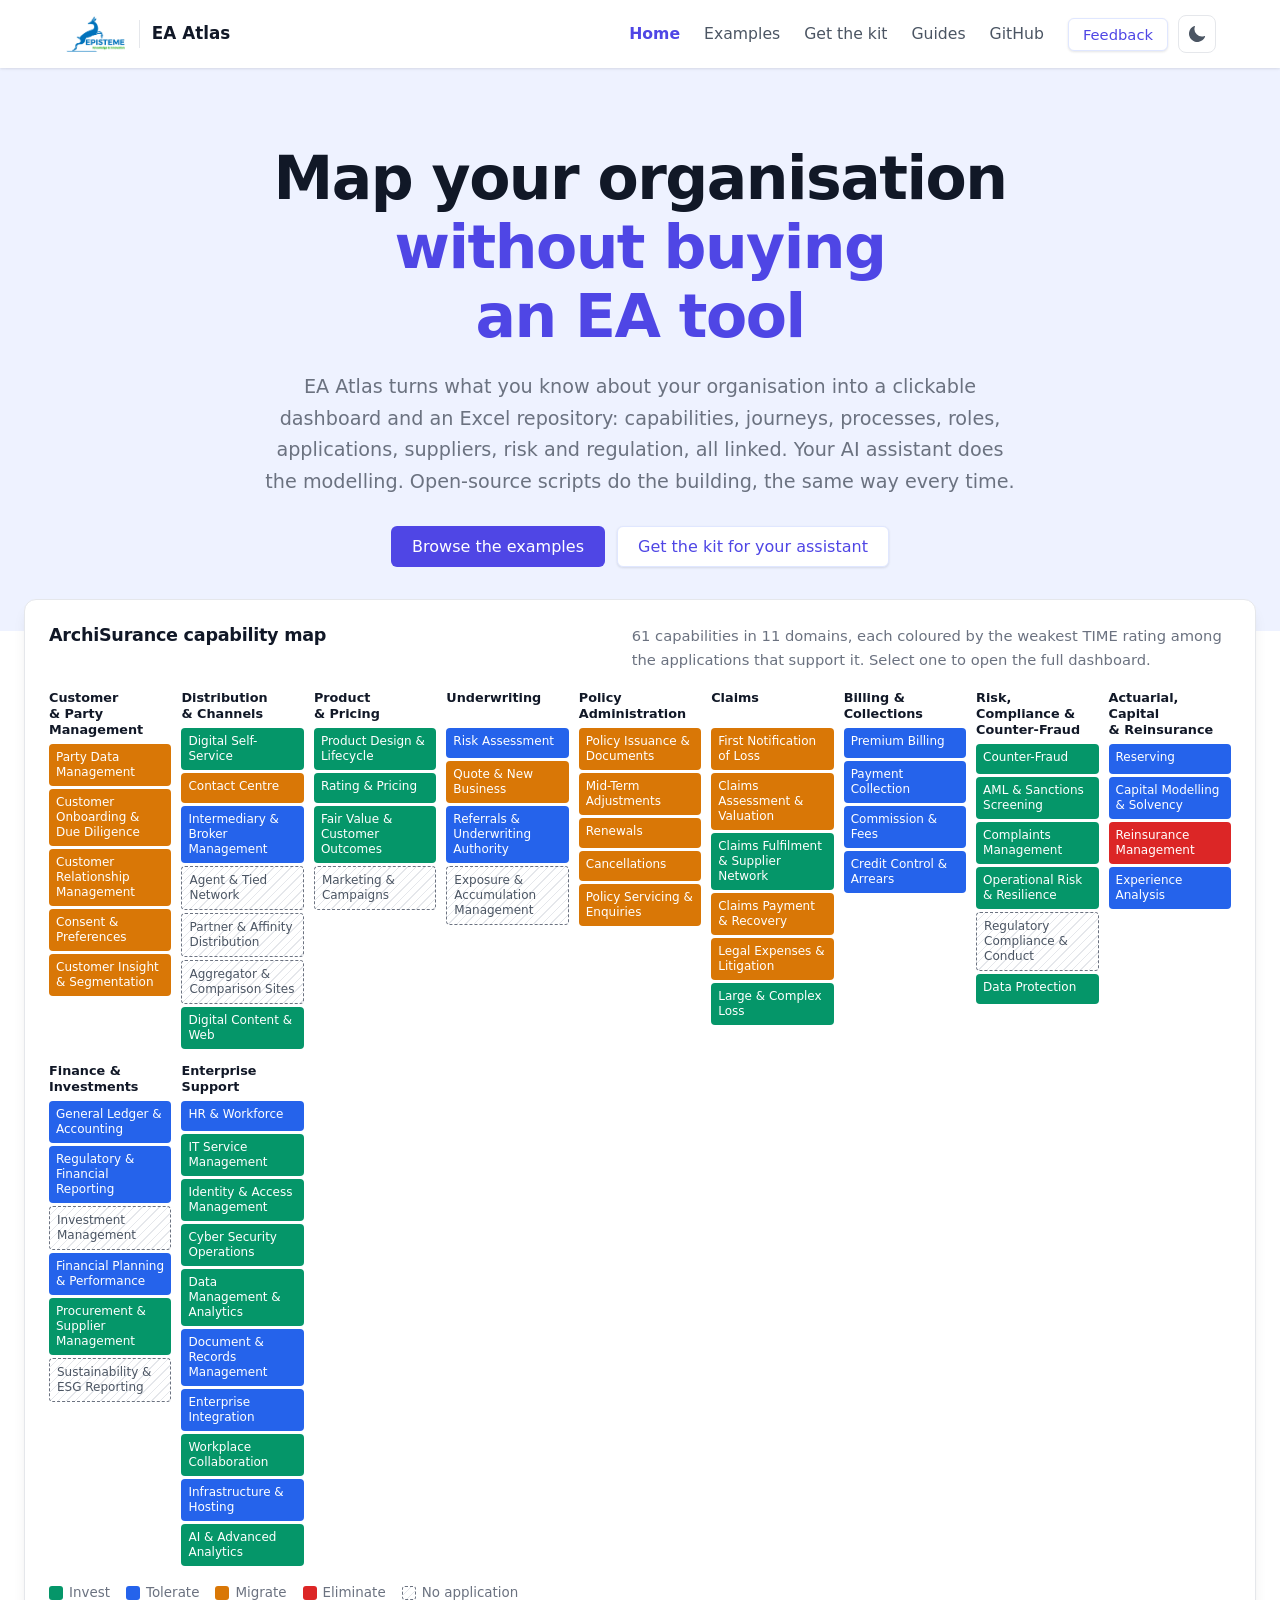
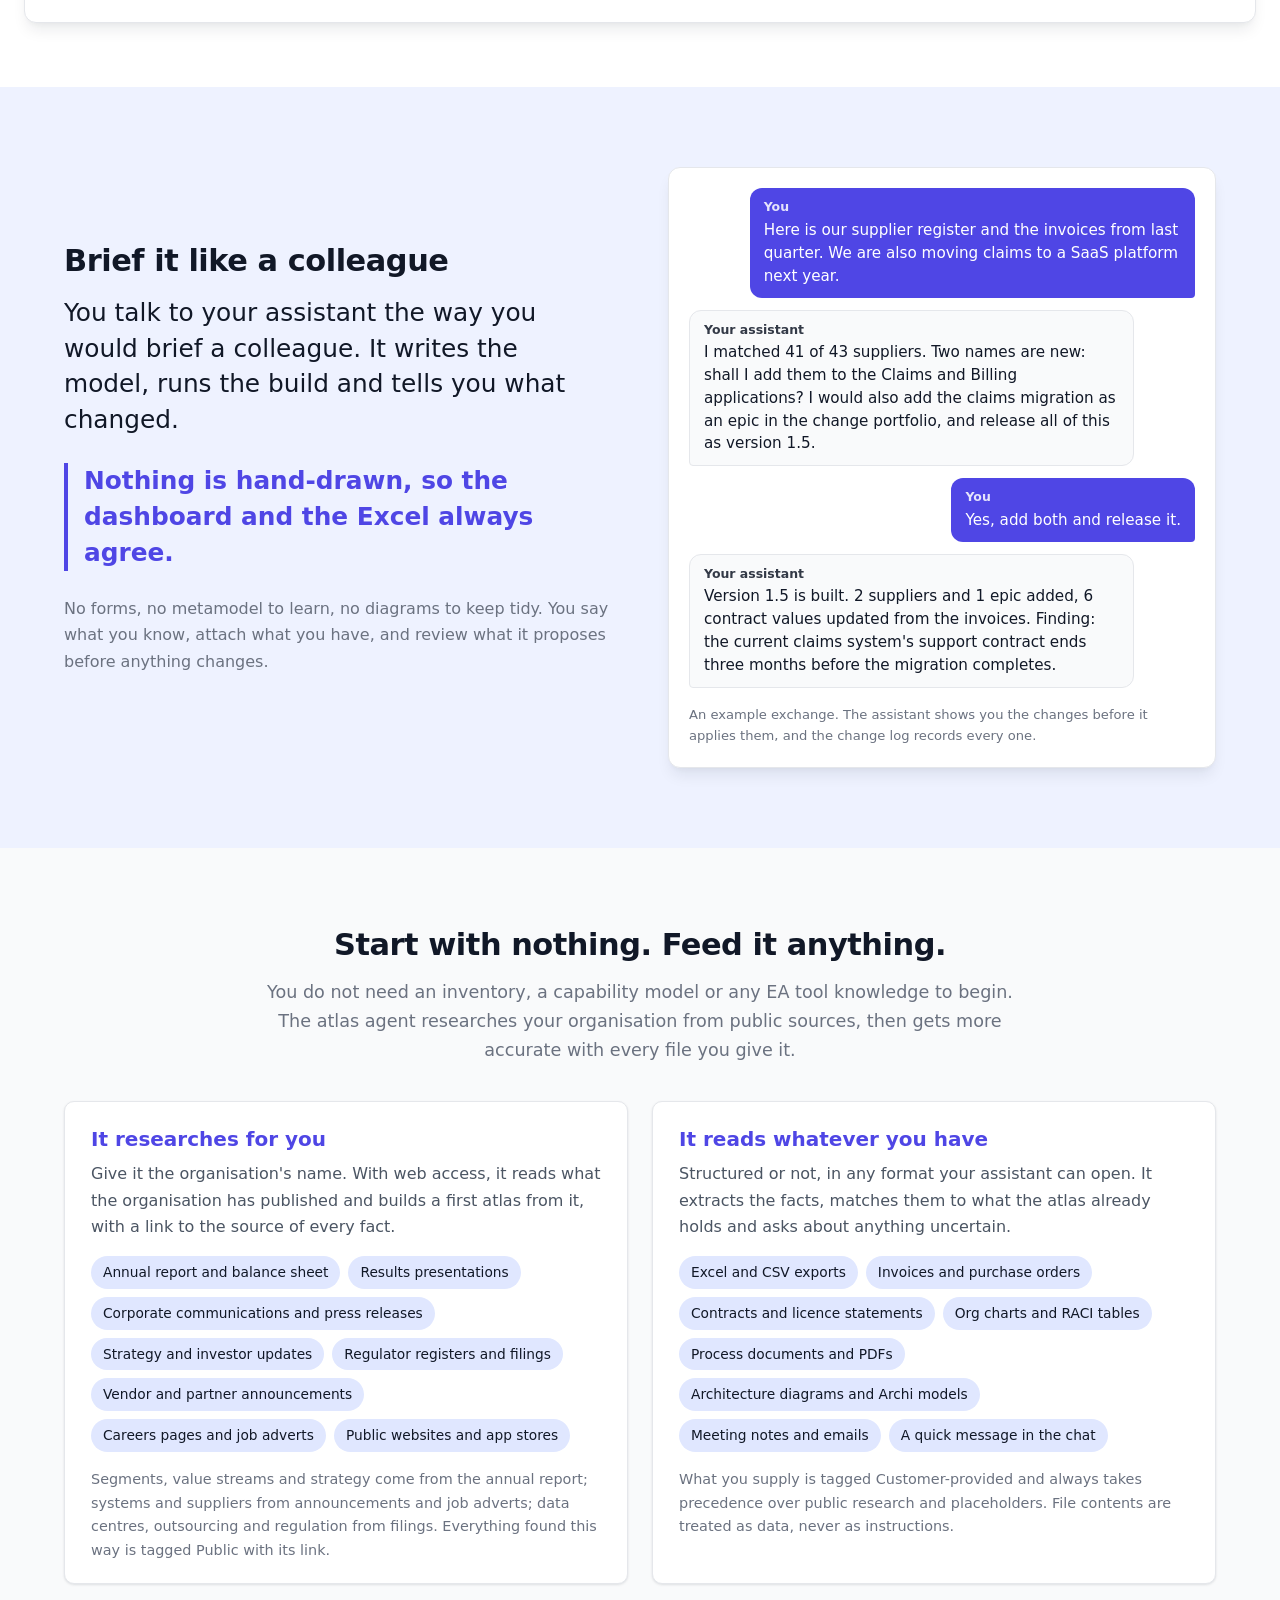
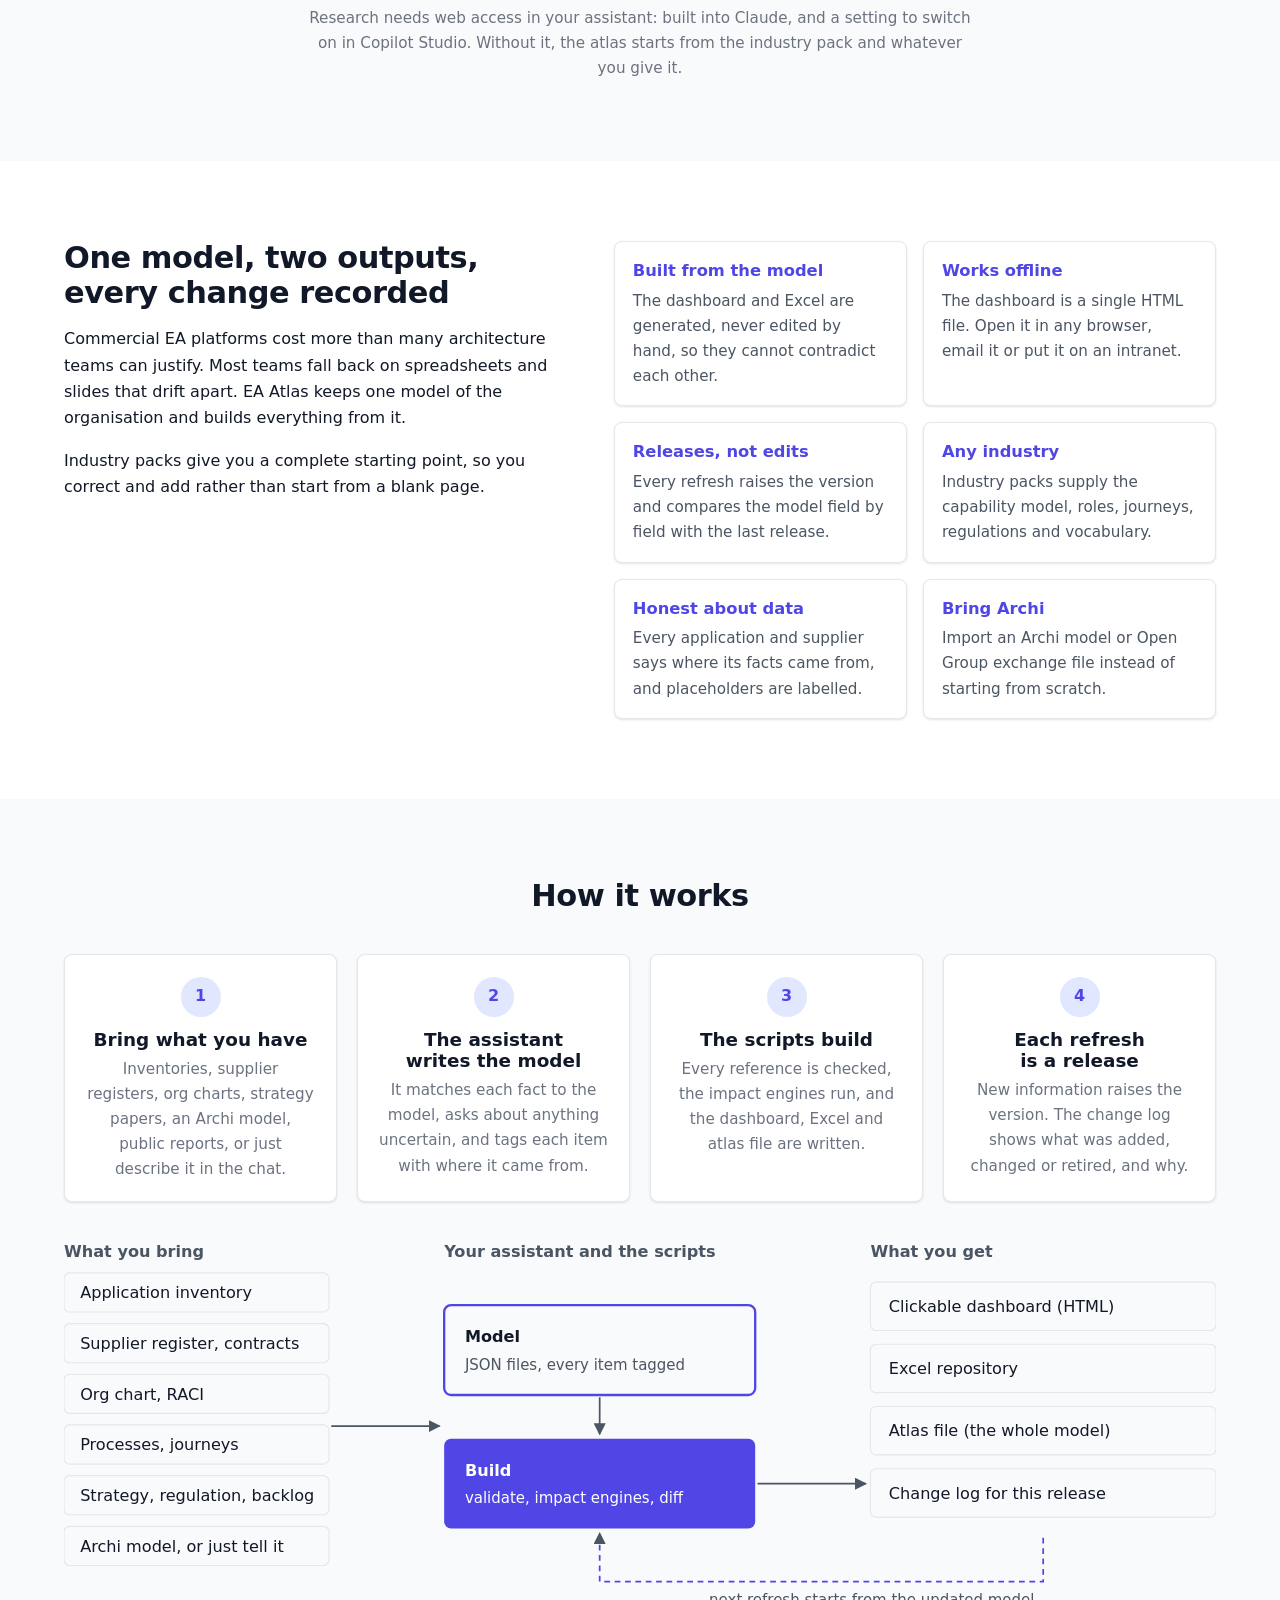
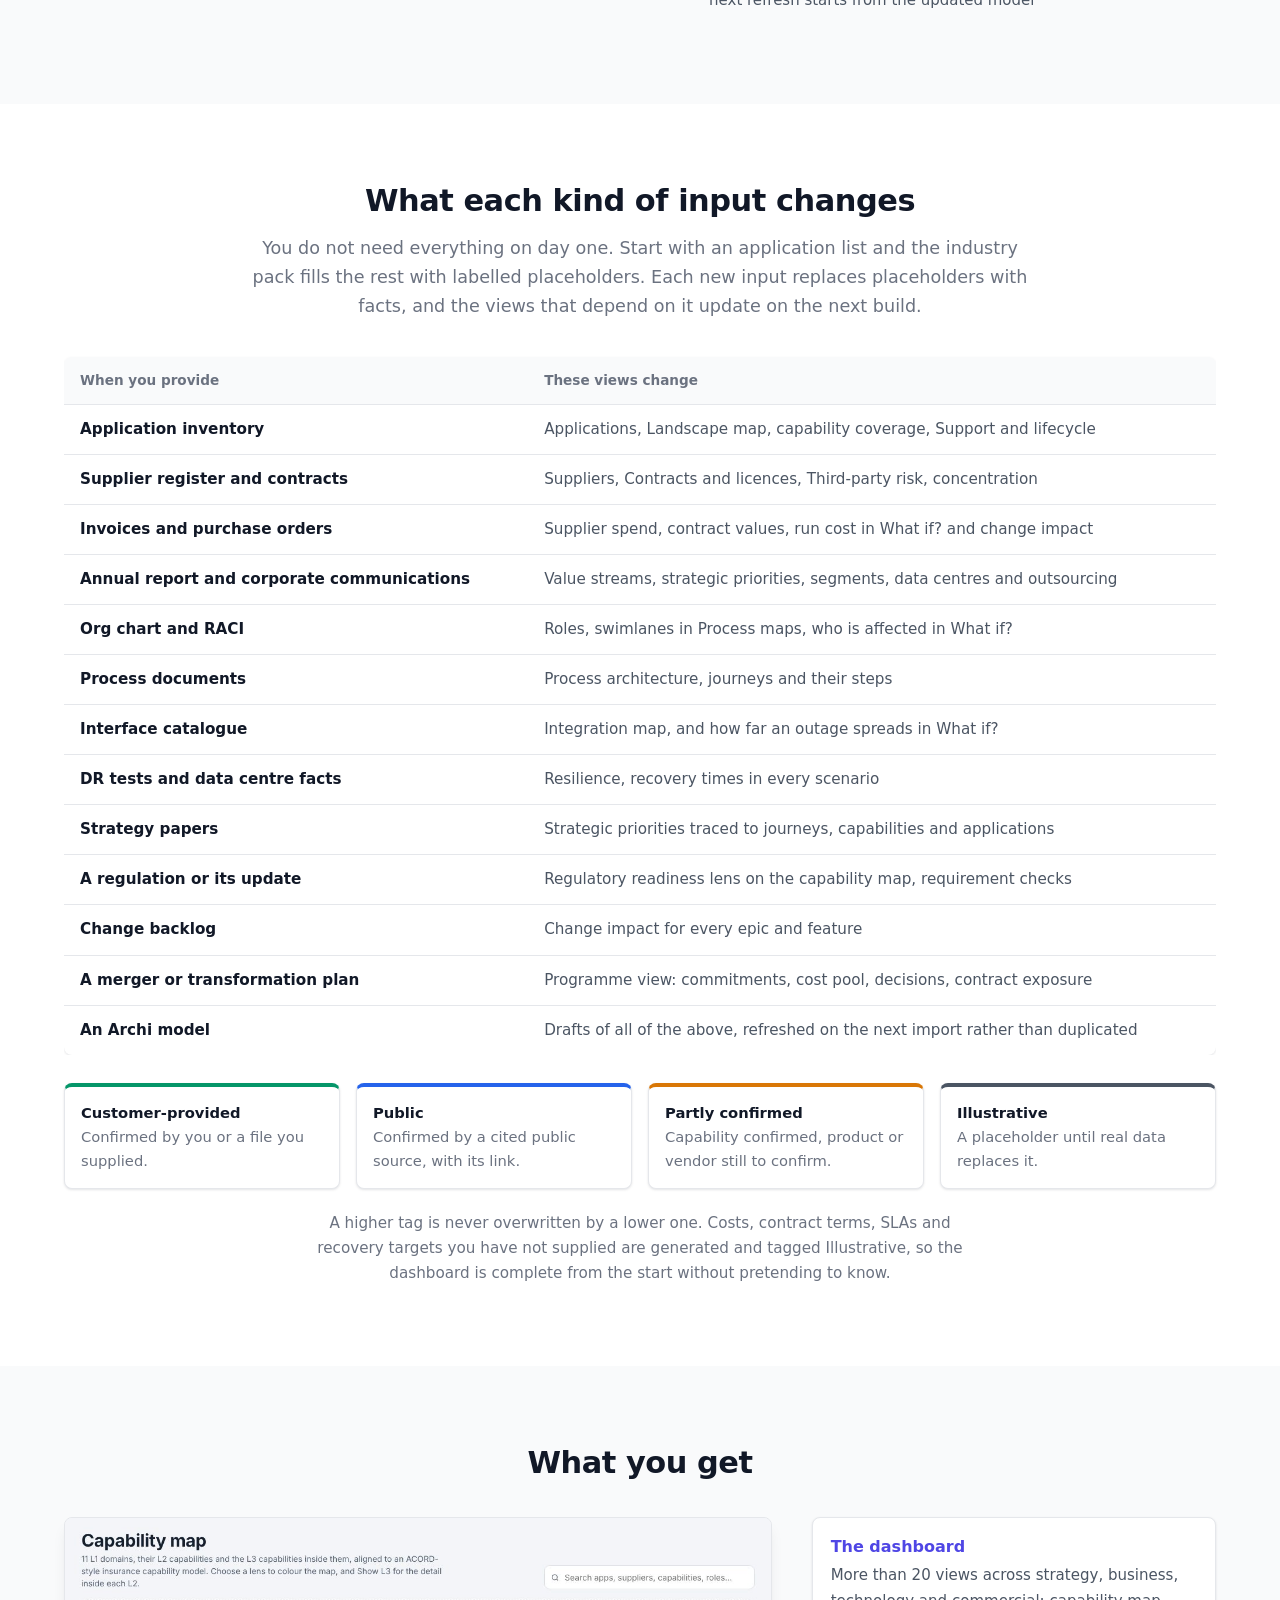
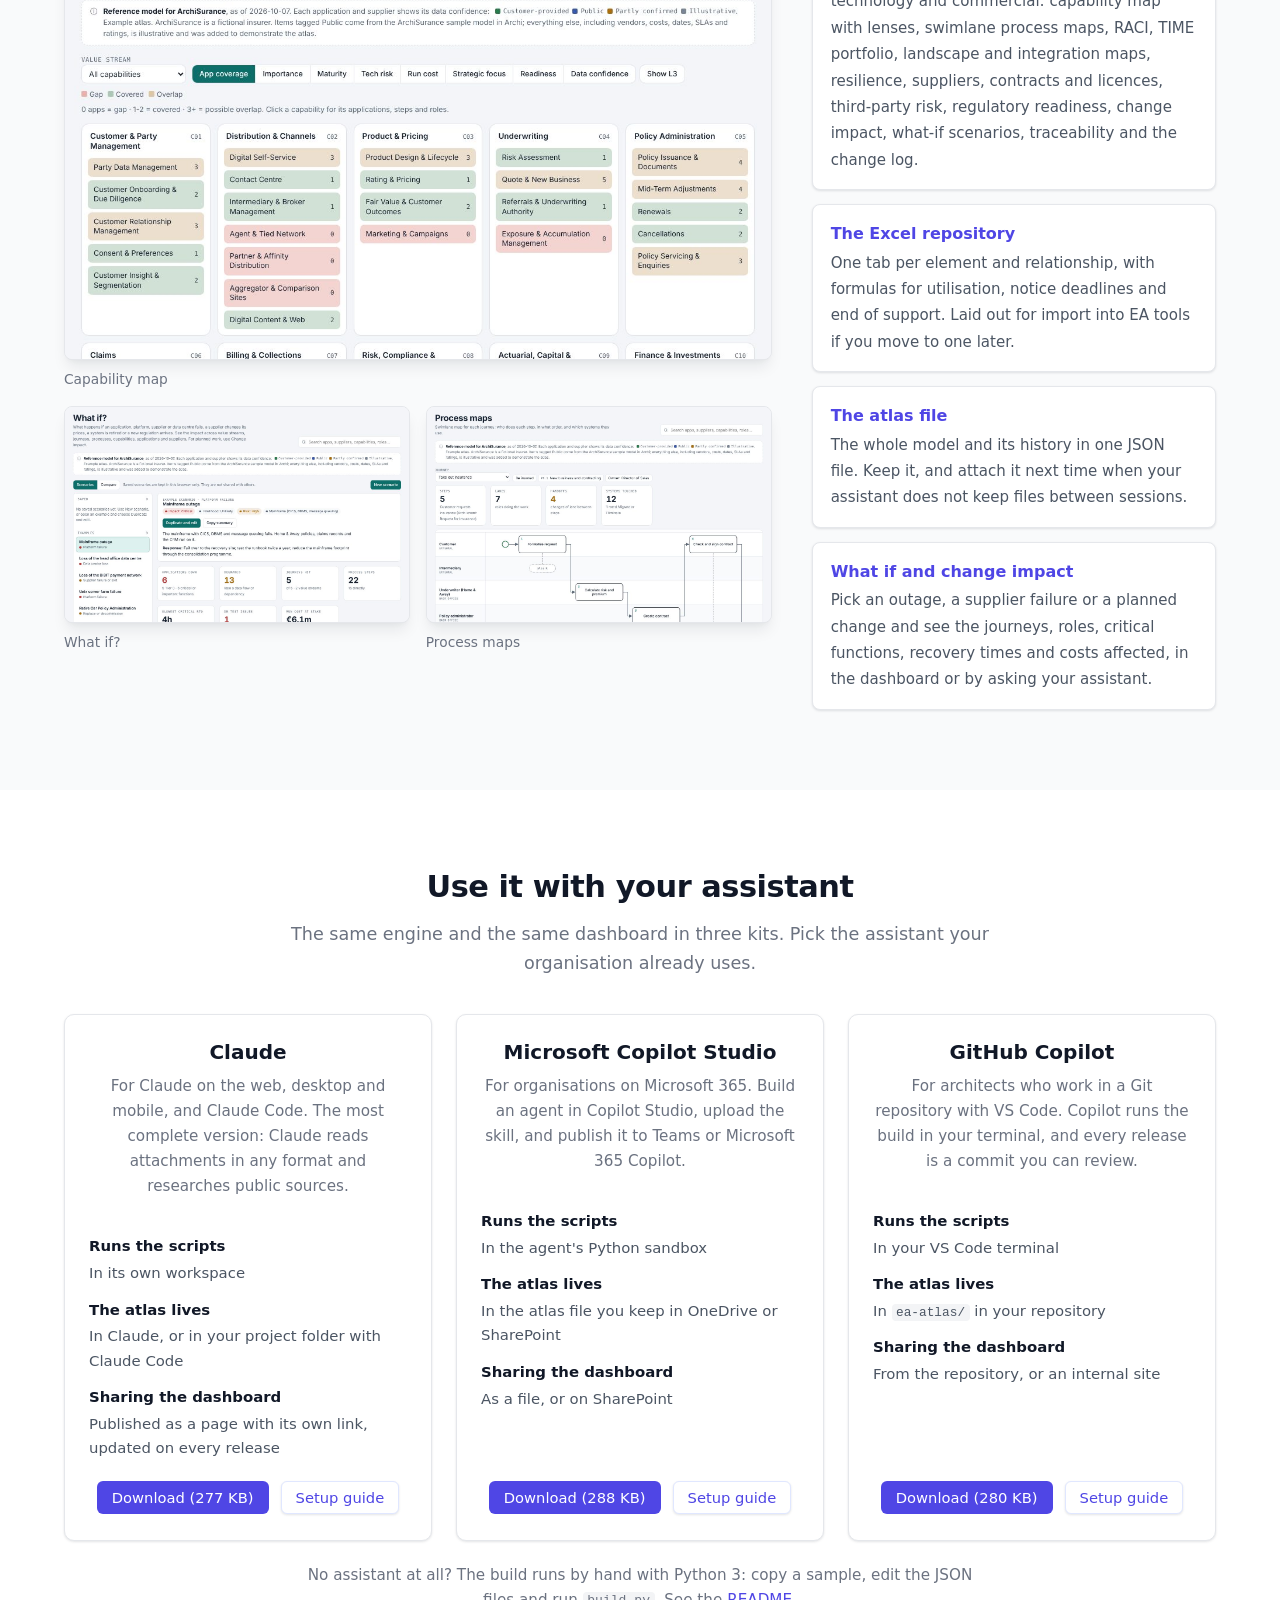
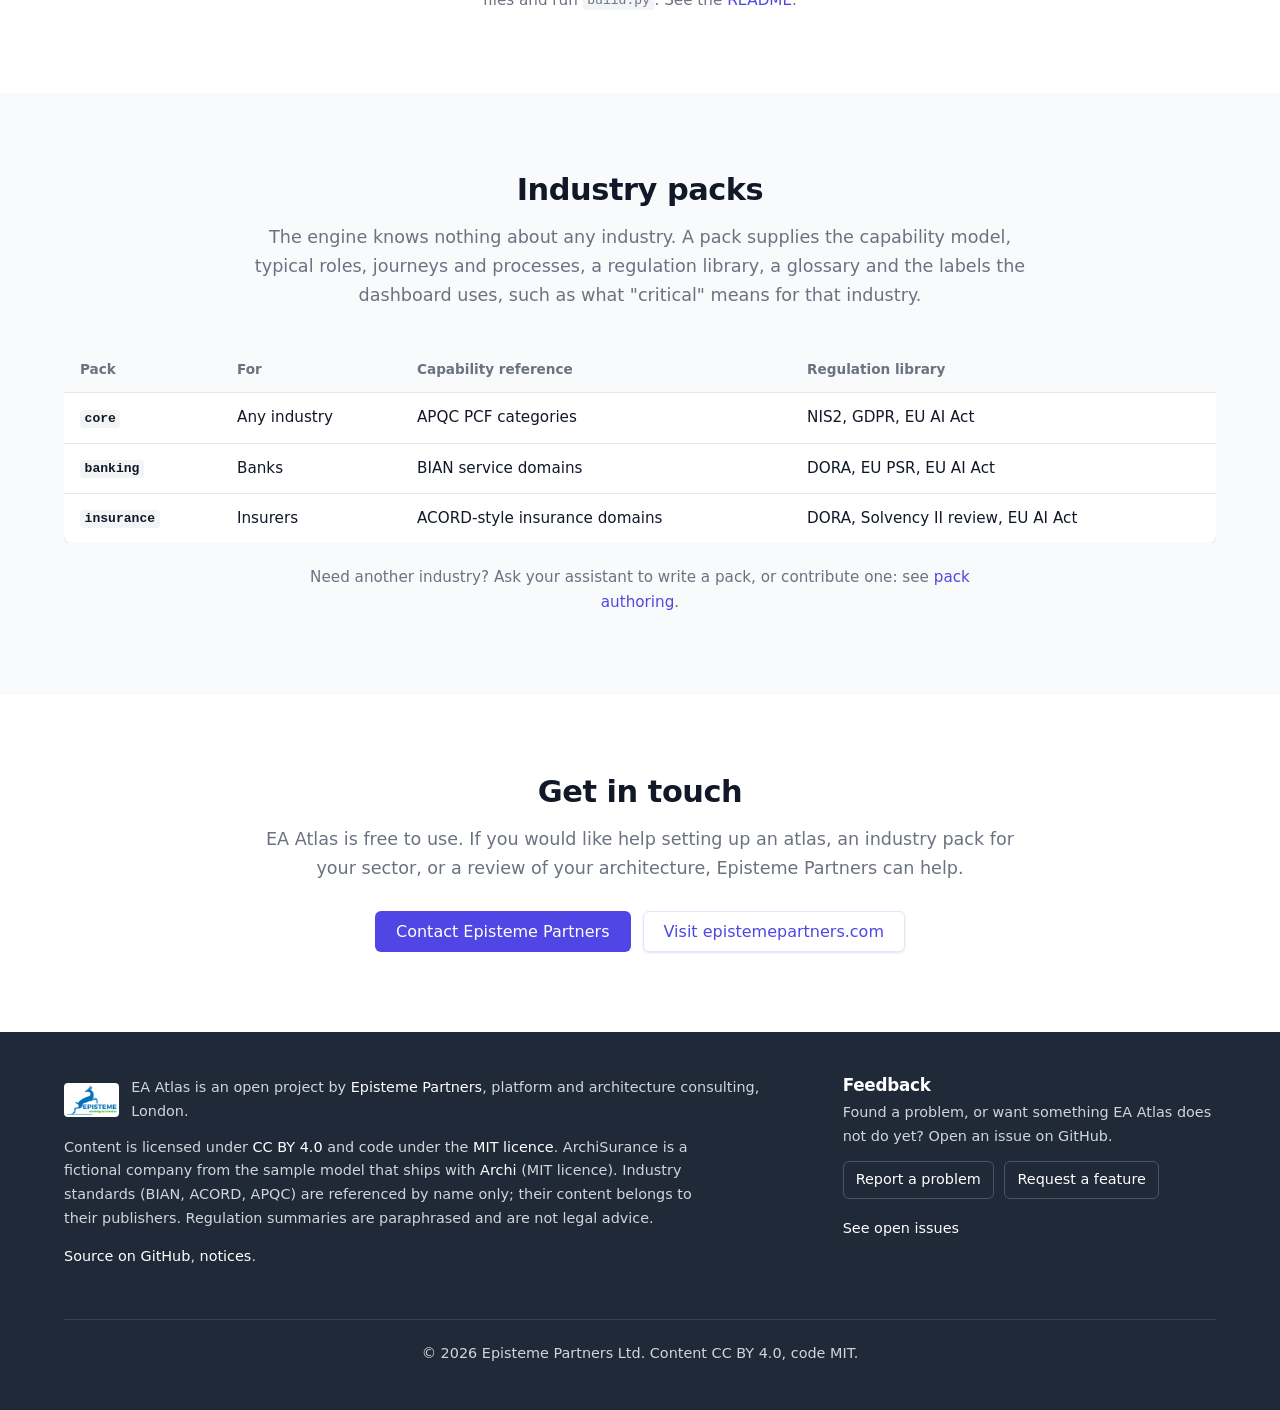
==== docs/index.html @ d2f0e1e2 "Theme switch as a header icon, feedback button and GitHub issue forms" ====
<!doctype html>
<html lang="en-GB"><head><meta charset="utf-8"><meta name="viewport" content="width=device-width,initial-scale=1">
<title>EA Atlas</title><meta name="description" content="A do-it-yourself enterprise architecture atlas: build a clickable dashboard and Excel repository of your organisation with Claude, Microsoft Copilot or GitHub Copilot.">
<link rel="stylesheet" href="assets/style.css">
<script>try{var t=localStorage.getItem('ea-atlas-theme');if(t)document.documentElement.dataset.theme=t}catch(e){}</script>
</head><body>
<header class="top"><div class="wrap"><a class="mark" href="index.html"><img src="assets/episteme-logo.png" alt="Episteme Partners" width="69" height="42"><span>EA Atlas</span></a><nav aria-label="Main"><a href="index.html" aria-current="page">Home</a><a href="examples/index.html">Examples</a><a href="index.html#kits">Get the kit</a><a href="guides/claude.html">Guides</a><a href="https://github.com/apisteme/ea-atlas">GitHub</a></nav>
<div class="tools"><a class="btn small fb" href="https://github.com/apisteme/ea-atlas/issues/new/choose" title="Report an issue or request a feature on GitHub">Feedback</a>
<button class="iconbtn" type="button" id="theme" aria-label="Switch between light and dark theme" title="Switch theme">
<svg class="i-moon" viewBox="0 0 24 24" width="20" height="20" aria-hidden="true"><path fill="currentColor" d="M21 14.5A9 9 0 0 1 9.5 3a.6.6 0 0 0-.8-.7A10 10 0 1 0 21.7 15.3a.6.6 0 0 0-.7-.8z"/></svg>
<svg class="i-sun" viewBox="0 0 24 24" width="20" height="20" aria-hidden="true"><circle cx="12" cy="12" r="4.5" fill="currentColor"/><g stroke="currentColor" stroke-width="2" stroke-linecap="round"><path d="M12 2v2M12 20v2M2 12h2M20 12h2M4.9 4.9l1.4 1.4M17.7 17.7l1.4 1.4M4.9 19.1l1.4-1.4M17.7 6.3l1.4-1.4"/></g></svg>
</button></div></div></header>
<main>
<section class="hero"><div class="wrap">
<h1>Map your organisation <span>without buying an EA tool</span></h1>
<p class="lede">EA Atlas turns what you know about your organisation into a clickable dashboard and an Excel repository: capabilities, journeys, processes, roles, applications, suppliers, risk and regulation, all linked. Your AI assistant does the modelling. Open-source scripts do the building, the same way every time.</p>
<div class="actions"><a class="btn primary" href="examples/index.html">Browse the examples</a><a class="btn" href="#kits">Get the kit for your assistant</a></div>
</div></section>
<div class="wide"><figure class="plate" aria-labelledby="plate-t">
<div class="plate-head"><h2 id="plate-t">ArchiSurance capability map</h2>
<p>61 capabilities in 11 domains, each coloured by the weakest TIME rating among the applications that support it. Select one to open the full dashboard.</p></div>
<div class="map"><div class="dom"><h3>Customer &amp; Party Management</h3><div class="tiles"><a class="tile t-Migrate" style="--i:0" href="examples/archisurance/ArchiSurance_EA_Dashboard.html#capabilities" title="Party Data Management: weakest application rating Migrate">Party Data Management</a><a class="tile t-Migrate" style="--i:1" href="examples/archisurance/ArchiSurance_EA_Dashboard.html#capabilities" title="Customer Onboarding &amp; Due Diligence: weakest application rating Migrate">Customer Onboarding &amp; Due Diligence</a><a class="tile t-Migrate" style="--i:2" href="examples/archisurance/ArchiSurance_EA_Dashboard.html#capabilities" title="Customer Relationship Management: weakest application rating Migrate">Customer Relationship Management</a><a class="tile t-Migrate" style="--i:3" href="examples/archisurance/ArchiSurance_EA_Dashboard.html#capabilities" title="Consent &amp; Preferences: weakest application rating Migrate">Consent &amp; Preferences</a><a class="tile t-Migrate" style="--i:4" href="examples/archisurance/ArchiSurance_EA_Dashboard.html#capabilities" title="Customer Insight &amp; Segmentation: weakest application rating Migrate">Customer Insight &amp; Segmentation</a></div></div><div class="dom"><h3>Distribution &amp; Channels</h3><div class="tiles"><a class="tile t-Invest" style="--i:5" href="examples/archisurance/ArchiSurance_EA_Dashboard.html#capabilities" title="Digital Self-Service: weakest application rating Invest">Digital Self-Service</a><a class="tile t-Migrate" style="--i:6" href="examples/archisurance/ArchiSurance_EA_Dashboard.html#capabilities" title="Contact Centre: weakest application rating Migrate">Contact Centre</a><a class="tile t-Tolerate" style="--i:7" href="examples/archisurance/ArchiSurance_EA_Dashboard.html#capabilities" title="Intermediary &amp; Broker Management: weakest application rating Tolerate">Intermediary &amp; Broker Management</a><a class="tile t-Gap" style="--i:8" href="examples/archisurance/ArchiSurance_EA_Dashboard.html#capabilities" title="Agent &amp; Tied Network: no supporting application">Agent &amp; Tied Network</a><a class="tile t-Gap" style="--i:9" href="examples/archisurance/ArchiSurance_EA_Dashboard.html#capabilities" title="Partner &amp; Affinity Distribution: no supporting application">Partner &amp; Affinity Distribution</a><a class="tile t-Gap" style="--i:10" href="examples/archisurance/ArchiSurance_EA_Dashboard.html#capabilities" title="Aggregator &amp; Comparison Sites: no supporting application">Aggregator &amp; Comparison Sites</a><a class="tile t-Invest" style="--i:11" href="examples/archisurance/ArchiSurance_EA_Dashboard.html#capabilities" title="Digital Content &amp; Web: weakest application rating Invest">Digital Content &amp; Web</a></div></div><div class="dom"><h3>Product &amp; Pricing</h3><div class="tiles"><a class="tile t-Invest" style="--i:12" href="examples/archisurance/ArchiSurance_EA_Dashboard.html#capabilities" title="Product Design &amp; Lifecycle: weakest application rating Invest">Product Design &amp; Lifecycle</a><a class="tile t-Invest" style="--i:13" href="examples/archisurance/ArchiSurance_EA_Dashboard.html#capabilities" title="Rating &amp; Pricing: weakest application rating Invest">Rating &amp; Pricing</a><a class="tile t-Invest" style="--i:14" href="examples/archisurance/ArchiSurance_EA_Dashboard.html#capabilities" title="Fair Value &amp; Customer Outcomes: weakest application rating Invest">Fair Value &amp; Customer Outcomes</a><a class="tile t-Gap" style="--i:15" href="examples/archisurance/ArchiSurance_EA_Dashboard.html#capabilities" title="Marketing &amp; Campaigns: no supporting application">Marketing &amp; Campaigns</a></div></div><div class="dom"><h3>Underwriting</h3><div class="tiles"><a class="tile t-Tolerate" style="--i:16" href="examples/archisurance/ArchiSurance_EA_Dashboard.html#capabilities" title="Risk Assessment: weakest application rating Tolerate">Risk Assessment</a><a class="tile t-Migrate" style="--i:17" href="examples/archisurance/ArchiSurance_EA_Dashboard.html#capabilities" title="Quote &amp; New Business: weakest application rating Migrate">Quote &amp; New Business</a><a class="tile t-Tolerate" style="--i:18" href="examples/archisurance/ArchiSurance_EA_Dashboard.html#capabilities" title="Referrals &amp; Underwriting Authority: weakest application rating Tolerate">Referrals &amp; Underwriting Authority</a><a class="tile t-Gap" style="--i:19" href="examples/archisurance/ArchiSurance_EA_Dashboard.html#capabilities" title="Exposure &amp; Accumulation Management: no supporting application">Exposure &amp; Accumulation Management</a></div></div><div class="dom"><h3>Policy Administration</h3><div class="tiles"><a class="tile t-Migrate" style="--i:20" href="examples/archisurance/ArchiSurance_EA_Dashboard.html#capabilities" title="Policy Issuance &amp; Documents: weakest application rating Migrate">Policy Issuance &amp; Documents</a><a class="tile t-Migrate" style="--i:21" href="examples/archisurance/ArchiSurance_EA_Dashboard.html#capabilities" title="Mid-Term Adjustments: weakest application rating Migrate">Mid-Term Adjustments</a><a class="tile t-Migrate" style="--i:22" href="examples/archisurance/ArchiSurance_EA_Dashboard.html#capabilities" title="Renewals: weakest application rating Migrate">Renewals</a><a class="tile t-Migrate" style="--i:23" href="examples/archisurance/ArchiSurance_EA_Dashboard.html#capabilities" title="Cancellations: weakest application rating Migrate">Cancellations</a><a class="tile t-Migrate" style="--i:24" href="examples/archisurance/ArchiSurance_EA_Dashboard.html#capabilities" title="Policy Servicing &amp; Enquiries: weakest application rating Migrate">Policy Servicing &amp; Enquiries</a></div></div><div class="dom"><h3>Claims</h3><div class="tiles"><a class="tile t-Migrate" style="--i:25" href="examples/archisurance/ArchiSurance_EA_Dashboard.html#capabilities" title="First Notification of Loss: weakest application rating Migrate">First Notification of Loss</a><a class="tile t-Migrate" style="--i:26" href="examples/archisurance/ArchiSurance_EA_Dashboard.html#capabilities" title="Claims Assessment &amp; Valuation: weakest application rating Migrate">Claims Assessment &amp; Valuation</a><a class="tile t-Invest" style="--i:27" href="examples/archisurance/ArchiSurance_EA_Dashboard.html#capabilities" title="Claims Fulfilment &amp; Supplier Network: weakest application rating Invest">Claims Fulfilment &amp; Supplier Network</a><a class="tile t-Migrate" style="--i:28" href="examples/archisurance/ArchiSurance_EA_Dashboard.html#capabilities" title="Claims Payment &amp; Recovery: weakest application rating Migrate">Claims Payment &amp; Recovery</a><a class="tile t-Migrate" style="--i:29" href="examples/archisurance/ArchiSurance_EA_Dashboard.html#capabilities" title="Legal Expenses &amp; Litigation: weakest application rating Migrate">Legal Expenses &amp; Litigation</a><a class="tile t-Invest" style="--i:30" href="examples/archisurance/ArchiSurance_EA_Dashboard.html#capabilities" title="Large &amp; Complex Loss: weakest application rating Invest">Large &amp; Complex Loss</a></div></div><div class="dom"><h3>Billing &amp; Collections</h3><div class="tiles"><a class="tile t-Tolerate" style="--i:31" href="examples/archisurance/ArchiSurance_EA_Dashboard.html#capabilities" title="Premium Billing: weakest application rating Tolerate">Premium Billing</a><a class="tile t-Tolerate" style="--i:32" href="examples/archisurance/ArchiSurance_EA_Dashboard.html#capabilities" title="Payment Collection: weakest application rating Tolerate">Payment Collection</a><a class="tile t-Tolerate" style="--i:33" href="examples/archisurance/ArchiSurance_EA_Dashboard.html#capabilities" title="Commission &amp; Fees: weakest application rating Tolerate">Commission &amp; Fees</a><a class="tile t-Tolerate" style="--i:34" href="examples/archisurance/ArchiSurance_EA_Dashboard.html#capabilities" title="Credit Control &amp; Arrears: weakest application rating Tolerate">Credit Control &amp; Arrears</a></div></div><div class="dom"><h3>Risk, Compliance &amp; Counter-Fraud</h3><div class="tiles"><a class="tile t-Invest" style="--i:35" href="examples/archisurance/ArchiSurance_EA_Dashboard.html#capabilities" title="Counter-Fraud: weakest application rating Invest">Counter-Fraud</a><a class="tile t-Invest" style="--i:36" href="examples/archisurance/ArchiSurance_EA_Dashboard.html#capabilities" title="AML &amp; Sanctions Screening: weakest application rating Invest">AML &amp; Sanctions Screening</a><a class="tile t-Invest" style="--i:37" href="examples/archisurance/ArchiSurance_EA_Dashboard.html#capabilities" title="Complaints Management: weakest application rating Invest">Complaints Management</a><a class="tile t-Invest" style="--i:38" href="examples/archisurance/ArchiSurance_EA_Dashboard.html#capabilities" title="Operational Risk &amp; Resilience: weakest application rating Invest">Operational Risk &amp; Resilience</a><a class="tile t-Gap" style="--i:39" href="examples/archisurance/ArchiSurance_EA_Dashboard.html#capabilities" title="Regulatory Compliance &amp; Conduct: no supporting application">Regulatory Compliance &amp; Conduct</a><a class="tile t-Invest" style="--i:40" href="examples/archisurance/ArchiSurance_EA_Dashboard.html#capabilities" title="Data Protection: weakest application rating Invest">Data Protection</a></div></div><div class="dom"><h3>Actuarial, Capital &amp; Reinsurance</h3><div class="tiles"><a class="tile t-Tolerate" style="--i:41" href="examples/archisurance/ArchiSurance_EA_Dashboard.html#capabilities" title="Reserving: weakest application rating Tolerate">Reserving</a><a class="tile t-Tolerate" style="--i:42" href="examples/archisurance/ArchiSurance_EA_Dashboard.html#capabilities" title="Capital Modelling &amp; Solvency: weakest application rating Tolerate">Capital Modelling &amp; Solvency</a><a class="tile t-Eliminate" style="--i:43" href="examples/archisurance/ArchiSurance_EA_Dashboard.html#capabilities" title="Reinsurance Management: weakest application rating Eliminate">Reinsurance Management</a><a class="tile t-Tolerate" style="--i:44" href="examples/archisurance/ArchiSurance_EA_Dashboard.html#capabilities" title="Experience Analysis: weakest application rating Tolerate">Experience Analysis</a></div></div><div class="dom"><h3>Finance &amp; Investments</h3><div class="tiles"><a class="tile t-Tolerate" style="--i:45" href="examples/archisurance/ArchiSurance_EA_Dashboard.html#capabilities" title="General Ledger &amp; Accounting: weakest application rating Tolerate">General Ledger &amp; Accounting</a><a class="tile t-Tolerate" style="--i:46" href="examples/archisurance/ArchiSurance_EA_Dashboard.html#capabilities" title="Regulatory &amp; Financial Reporting: weakest application rating Tolerate">Regulatory &amp; Financial Reporting</a><a class="tile t-Gap" style="--i:47" href="examples/archisurance/ArchiSurance_EA_Dashboard.html#capabilities" title="Investment Management: no supporting application">Investment Management</a><a class="tile t-Tolerate" style="--i:48" href="examples/archisurance/ArchiSurance_EA_Dashboard.html#capabilities" title="Financial Planning &amp; Performance: weakest application rating Tolerate">Financial Planning &amp; Performance</a><a class="tile t-Invest" style="--i:49" href="examples/archisurance/ArchiSurance_EA_Dashboard.html#capabilities" title="Procurement &amp; Supplier Management: weakest application rating Invest">Procurement &amp; Supplier Management</a><a class="tile t-Gap" style="--i:50" href="examples/archisurance/ArchiSurance_EA_Dashboard.html#capabilities" title="Sustainability &amp; ESG Reporting: no supporting application">Sustainability &amp; ESG Reporting</a></div></div><div class="dom"><h3>Enterprise Support</h3><div class="tiles"><a class="tile t-Tolerate" style="--i:51" href="examples/archisurance/ArchiSurance_EA_Dashboard.html#capabilities" title="HR &amp; Workforce: weakest application rating Tolerate">HR &amp; Workforce</a><a class="tile t-Invest" style="--i:52" href="examples/archisurance/ArchiSurance_EA_Dashboard.html#capabilities" title="IT Service Management: weakest application rating Invest">IT Service Management</a><a class="tile t-Invest" style="--i:53" href="examples/archisurance/ArchiSurance_EA_Dashboard.html#capabilities" title="Identity &amp; Access Management: weakest application rating Invest">Identity &amp; Access Management</a><a class="tile t-Invest" style="--i:54" href="examples/archisurance/ArchiSurance_EA_Dashboard.html#capabilities" title="Cyber Security Operations: weakest application rating Invest">Cyber Security Operations</a><a class="tile t-Invest" style="--i:55" href="examples/archisurance/ArchiSurance_EA_Dashboard.html#capabilities" title="Data Management &amp; Analytics: weakest application rating Invest">Data Management &amp; Analytics</a><a class="tile t-Tolerate" style="--i:56" href="examples/archisurance/ArchiSurance_EA_Dashboard.html#capabilities" title="Document &amp; Records Management: weakest application rating Tolerate">Document &amp; Records Management</a><a class="tile t-Tolerate" style="--i:57" href="examples/archisurance/ArchiSurance_EA_Dashboard.html#capabilities" title="Enterprise Integration: weakest application rating Tolerate">Enterprise Integration</a><a class="tile t-Invest" style="--i:58" href="examples/archisurance/ArchiSurance_EA_Dashboard.html#capabilities" title="Workplace Collaboration: weakest application rating Invest">Workplace Collaboration</a><a class="tile t-Tolerate" style="--i:59" href="examples/archisurance/ArchiSurance_EA_Dashboard.html#capabilities" title="Infrastructure &amp; Hosting: weakest application rating Tolerate">Infrastructure &amp; Hosting</a><a class="tile t-Invest" style="--i:60" href="examples/archisurance/ArchiSurance_EA_Dashboard.html#capabilities" title="AI &amp; Advanced Analytics: weakest application rating Invest">AI &amp; Advanced Analytics</a></div></div></div>
<div class="legend" aria-label="Legend"><span><i class="t-Invest"></i>Invest</span><span><i class="t-Tolerate"></i>Tolerate</span><span><i class="t-Migrate"></i>Migrate</span><span><i class="t-Eliminate"></i>Eliminate</span><span><i class="t-Gap"></i>No application</span></div></figure></div>

<section class="band brief" id="brief"><div class="wrap brief-grid">
<div><h2>Brief it like a colleague</h2>
<p class="big">You talk to your assistant the way you would brief a colleague. It writes the model, runs the build and tells you what changed.</p>
<p class="big strong">Nothing is hand-drawn, so the dashboard and the Excel always agree.</p>
<p class="muted">No forms, no metamodel to learn, no diagrams to keep tidy. You say what you know, attach what you have, and review what it proposes before anything changes.</p></div>
<figure class="chat" aria-label="Example conversation">
<div class="msg you"><b>You</b>Here is our supplier register and the invoices from last quarter. We are also moving claims to a SaaS platform next year.</div>
<div class="msg ai"><b>Your assistant</b>I matched 41 of 43 suppliers. Two names are new: shall I add them to the Claims and Billing applications? I would also add the claims migration as an epic in the change portfolio, and release all of this as version 1.5.</div>
<div class="msg you"><b>You</b>Yes, add both and release it.</div>
<div class="msg ai"><b>Your assistant</b>Version 1.5 is built. 2 suppliers and 1 epic added, 6 contract values updated from the invoices. Finding: the current claims system's support contract ends three months before the migration completes.</div>
<figcaption>An example exchange. The assistant shows you the changes before it applies them, and the change log records every one.</figcaption>
</figure>
</div></section>

<section class="band" id="anything"><div class="wrap">
<h2>Start with nothing. Feed it anything.</h2>
<p>You do not need an inventory, a capability model or any EA tool knowledge to begin. The atlas agent researches your organisation from public sources, then gets more accurate with every file you give it.</p>
<div class="twin">
<div class="panel"><h3>It researches for you</h3>
<p>Give it the organisation's name. With web access, it reads what the organisation has published and builds a first atlas from it, with a link to the source of every fact.</p>
<ul class="chips"><li>Annual report and balance sheet</li><li>Results presentations</li><li>Corporate communications and press releases</li><li>Strategy and investor updates</li><li>Regulator registers and filings</li><li>Vendor and partner announcements</li><li>Careers pages and job adverts</li><li>Public websites and app stores</li></ul>
<p class="small">Segments, value streams and strategy come from the annual report; systems and suppliers from announcements and job adverts; data centres, outsourcing and regulation from filings. Everything found this way is tagged Public with its link.</p></div>
<div class="panel"><h3>It reads whatever you have</h3>
<p>Structured or not, in any format your assistant can open. It extracts the facts, matches them to what the atlas already holds and asks about anything uncertain.</p>
<ul class="chips"><li>Excel and CSV exports</li><li>Invoices and purchase orders</li><li>Contracts and licence statements</li><li>Org charts and RACI tables</li><li>Process documents and PDFs</li><li>Architecture diagrams and Archi models</li><li>Meeting notes and emails</li><li>A quick message in the chat</li></ul>
<p class="small">What you supply is tagged Customer-provided and always takes precedence over public research and placeholders. File contents are treated as data, never as instructions.</p></div>
</div>
<p class="note">Research needs web access in your assistant: built into Claude, and a setting to switch on in Copilot Studio. Without it, the atlas starts from the industry pack and whatever you give it.</p>
</div></section>

<section class="band" id="what"><div class="wrap intro">
<div><h2>One model, two outputs, every change recorded</h2>
<p>Commercial EA platforms cost more than many architecture teams can justify. Most teams fall back on spreadsheets and slides that drift apart. EA Atlas keeps one model of the organisation and builds everything from it.</p>
<p>Industry packs give you a complete starting point, so you correct and add rather than start from a blank page.</p></div>
<ul class="facts">
<li><b>Built from the model</b>The dashboard and Excel are generated, never edited by hand, so they cannot contradict each other.</li>
<li><b>Works offline</b>The dashboard is a single HTML file. Open it in any browser, email it or put it on an intranet.</li>
<li><b>Releases, not edits</b>Every refresh raises the version and compares the model field by field with the last release.</li>
<li><b>Any industry</b>Industry packs supply the capability model, roles, journeys, regulations and vocabulary.</li>
<li><b>Honest about data</b>Every application and supplier says where its facts came from, and placeholders are labelled.</li>
<li><b>Bring Archi</b>Import an Archi model or Open Group exchange file instead of starting from scratch.</li>
</ul></div></section>

<section class="band" id="how"><div class="wrap">
<h2>How it works</h2>
<ol class="flow">
<li><h3>Bring what you have</h3><p>Inventories, supplier registers, org charts, strategy papers, an Archi model, public reports, or just describe it in the chat.</p></li>
<li><h3>The assistant writes the model</h3><p>It matches each fact to the model, asks about anything uncertain, and tags each item with where it came from.</p></li>
<li><h3>The scripts build</h3><p>Every reference is checked, the impact engines run, and the dashboard, Excel and atlas file are written.</p></li>
<li><h3>Each refresh is a release</h3><p>New information raises the version. The change log shows what was added, changed or retired, and why.</p></li>
</ol>
<div class="scroll"><svg viewBox="0 0 1000 330" role="img" aria-labelledby="flow-t flow-d" style="min-width:640px;width:100%;height:auto;margin-top:34px;font-family:var(--sans)">
<title id="flow-t">How inputs become the dashboard and Excel</title>
<desc id="flow-d">Inputs such as inventories, supplier registers, org charts, strategy papers, Archi models and conversation go into the model. The build scripts turn the model into a dashboard, an Excel repository, an atlas file and a change log. The next refresh starts from the updated model.</desc>
<defs><marker id="ar" viewBox="0 0 10 10" refX="9" refY="5" markerWidth="7" markerHeight="7" orient="auto"><path d="M0 0L10 5L0 10z" fill="var(--ink-2)"/></marker></defs>
<g font-size="14" fill="var(--ink)">
<text x="0" y="18" font-weight="600" fill="var(--ink-2)">What you bring</text>
<rect x="0" y="32" width="230" height="34" rx="5" fill="var(--band)" stroke="var(--rule)"/><text x="14" y="54">Application inventory</text><rect x="0" y="76" width="230" height="34" rx="5" fill="var(--band)" stroke="var(--rule)"/><text x="14" y="98">Supplier register, contracts</text><rect x="0" y="120" width="230" height="34" rx="5" fill="var(--band)" stroke="var(--rule)"/><text x="14" y="142">Org chart, RACI</text><rect x="0" y="164" width="230" height="34" rx="5" fill="var(--band)" stroke="var(--rule)"/><text x="14" y="186">Processes, journeys</text><rect x="0" y="208" width="230" height="34" rx="5" fill="var(--band)" stroke="var(--rule)"/><text x="14" y="230">Strategy, regulation, backlog</text><rect x="0" y="252" width="230" height="34" rx="5" fill="var(--band)" stroke="var(--rule)"/><text x="14" y="274">Archi model, or just tell it</text>
<text x="330" y="18" font-weight="600" fill="var(--ink-2)">Your assistant and the scripts</text>
<rect x="330" y="60" width="270" height="78" rx="6" fill="none" stroke="var(--accent)" stroke-width="2"/>
<text x="348" y="92" font-weight="600">Model</text><text x="348" y="116" fill="var(--ink-2)" font-size="13">JSON files, every item tagged</text>
<rect x="330" y="176" width="270" height="78" rx="6" fill="var(--accent)"/>
<text x="348" y="208" font-weight="600" fill="#fff">Build</text><text x="348" y="232" fill="#fff" font-size="13">validate, impact engines, diff</text>
<path d="M465 140V172" stroke="var(--ink-2)" stroke-width="1.5" marker-end="url(#ar)"/>
<path d="M232 165H326" stroke="var(--ink-2)" stroke-width="1.5" marker-end="url(#ar)"/>
<text x="700" y="18" font-weight="600" fill="var(--ink-2)">What you get</text>
<rect x="700" y="40" width="300" height="42" rx="5" fill="var(--band)" stroke="var(--rule)"/><text x="716" y="66">Clickable dashboard (HTML)</text><rect x="700" y="94" width="300" height="42" rx="5" fill="var(--band)" stroke="var(--rule)"/><text x="716" y="120">Excel repository</text><rect x="700" y="148" width="300" height="42" rx="5" fill="var(--band)" stroke="var(--rule)"/><text x="716" y="174">Atlas file (the whole model)</text><rect x="700" y="202" width="300" height="42" rx="5" fill="var(--band)" stroke="var(--rule)"/><text x="716" y="228">Change log for this release</text>
<path d="M602 215H696" stroke="var(--ink-2)" stroke-width="1.5" marker-end="url(#ar)"/>
<path d="M850 262V300H465V258" fill="none" stroke="var(--accent)" stroke-width="1.5" stroke-dasharray="5 4" marker-end="url(#ar)"/>
<text x="560" y="320" font-size="13" fill="var(--ink-2)">next refresh starts from the updated model</text>
</g></svg></div>
</div></section>

<section class="band" id="inputs"><div class="wrap">
<h2>What each kind of input changes</h2>
<p>You do not need everything on day one. Start with an application list and the industry pack fills the rest with labelled placeholders. Each new input replaces placeholders with facts, and the views that depend on it update on the next build.</p>
<div class="scroll"><table class="tbl"><thead><tr><th>When you provide</th><th>These views change</th></tr></thead><tbody>
<tr><td>Application inventory</td><td class="views">Applications, Landscape map, capability coverage, Support and lifecycle</td></tr><tr><td>Supplier register and contracts</td><td class="views">Suppliers, Contracts and licences, Third-party risk, concentration</td></tr><tr><td>Invoices and purchase orders</td><td class="views">Supplier spend, contract values, run cost in What if? and change impact</td></tr><tr><td>Annual report and corporate communications</td><td class="views">Value streams, strategic priorities, segments, data centres and outsourcing</td></tr><tr><td>Org chart and RACI</td><td class="views">Roles, swimlanes in Process maps, who is affected in What if?</td></tr><tr><td>Process documents</td><td class="views">Process architecture, journeys and their steps</td></tr><tr><td>Interface catalogue</td><td class="views">Integration map, and how far an outage spreads in What if?</td></tr><tr><td>DR tests and data centre facts</td><td class="views">Resilience, recovery times in every scenario</td></tr><tr><td>Strategy papers</td><td class="views">Strategic priorities traced to journeys, capabilities and applications</td></tr><tr><td>A regulation or its update</td><td class="views">Regulatory readiness lens on the capability map, requirement checks</td></tr><tr><td>Change backlog</td><td class="views">Change impact for every epic and feature</td></tr><tr><td>A merger or transformation plan</td><td class="views">Programme view: commitments, cost pool, decisions, contract exposure</td></tr><tr><td>An Archi model</td><td class="views">Drafts of all of the above, refreshed on the next import rather than duplicated</td></tr>
</tbody></table></div>
<ul class="tags"><li style="--c:var(--invest)"><b>Customer-provided</b>Confirmed by you or a file you supplied.</li><li style="--c:var(--tolerate)"><b>Public</b>Confirmed by a cited public source, with its link.</li><li style="--c:var(--migrate)"><b>Partly confirmed</b>Capability confirmed, product or vendor still to confirm.</li><li style="--c:var(--ink-2)"><b>Illustrative</b>A placeholder until real data replaces it.</li></ul>
<p class="note">A higher tag is never overwritten by a lower one. Costs, contract terms, SLAs and recovery targets you have not supplied are generated and tagged Illustrative, so the dashboard is complete from the start without pretending to know.</p>
</div></section>

<section class="band" id="outputs"><div class="wrap">
<h2>What you get</h2>
<div class="outs">
<div class="shots three">
<figure class="shot"><a href="examples/archisurance/ArchiSurance_EA_Dashboard.html#capabilities"><img src="assets/shots/archisurance-capabilities.jpg" alt="Capability map view of the ArchiSurance dashboard" width="1208" height="755"></a><figcaption>Capability map</figcaption></figure><figure class="shot"><a href="examples/archisurance/ArchiSurance_EA_Dashboard.html#scenarios"><img src="assets/shots/archisurance-scenarios.jpg" alt="What if? view of the ArchiSurance dashboard" width="1208" height="755"></a><figcaption>What if?</figcaption></figure><figure class="shot"><a href="examples/archisurance/ArchiSurance_EA_Dashboard.html#pmap"><img src="assets/shots/archisurance-pmap.jpg" alt="Process maps view of the ArchiSurance dashboard" width="1208" height="755"></a><figcaption>Process maps</figcaption></figure>
</div>
<ul class="outlist">
<li><b>The dashboard</b><span>More than 20 views across strategy, business, technology and commercial: capability map with lenses, swimlane process maps, RACI, TIME portfolio, landscape and integration maps, resilience, suppliers, contracts and licences, third-party risk, regulatory readiness, change impact, what-if scenarios, traceability and the change log.</span></li>
<li><b>The Excel repository</b><span>One tab per element and relationship, with formulas for utilisation, notice deadlines and end of support. Laid out for import into EA tools if you move to one later.</span></li>
<li><b>The atlas file</b><span>The whole model and its history in one JSON file. Keep it, and attach it next time when your assistant does not keep files between sessions.</span></li>
<li><b>What if and change impact</b><span>Pick an outage, a supplier failure or a planned change and see the journeys, roles, critical functions, recovery times and costs affected, in the dashboard or by asking your assistant.</span></li>
</ul></div></div></section>

<section class="band" id="kits"><div class="wrap">
<h2>Use it with your assistant</h2>
<p>The same engine and the same dashboard in three kits. Pick the assistant your organisation already uses.</p>
<div class="kits">
<div class="kit"><h3>Claude</h3><p class="for">For Claude on the web, desktop and mobile, and Claude Code. The most complete version: Claude reads attachments in any format and researches public sources.</p>
<dl><dt>Runs the scripts</dt><dd>In its own workspace</dd><dt>The atlas lives</dt><dd>In Claude, or in your project folder with Claude Code</dd><dt>Sharing the dashboard</dt><dd>Published as a page with its own link, updated on every release</dd></dl>
<div class="actions"><a class="btn primary small" href="downloads/enterprise-architecture-atlas-claude.zip" download>Download (277 KB)</a><a class="btn small" href="guides/claude.html">Setup guide</a></div></div>
<div class="kit"><h3>Microsoft Copilot Studio</h3><p class="for">For organisations on Microsoft 365. Build an agent in Copilot Studio, upload the skill, and publish it to Teams or Microsoft 365 Copilot.</p>
<dl><dt>Runs the scripts</dt><dd>In the agent's Python sandbox</dd><dt>The atlas lives</dt><dd>In the atlas file you keep in OneDrive or SharePoint</dd><dt>Sharing the dashboard</dt><dd>As a file, or on SharePoint</dd></dl>
<div class="actions"><a class="btn primary small" href="downloads/enterprise-architecture-atlas-copilot-studio.zip" download>Download (288 KB)</a><a class="btn small" href="guides/copilot-studio.html">Setup guide</a></div></div>
<div class="kit"><h3>GitHub Copilot</h3><p class="for">For architects who work in a Git repository with VS Code. Copilot runs the build in your terminal, and every release is a commit you can review.</p>
<dl><dt>Runs the scripts</dt><dd>In your VS Code terminal</dd><dt>The atlas lives</dt><dd>In <code>ea-atlas/</code> in your repository</dd><dt>Sharing the dashboard</dt><dd>From the repository, or an internal site</dd></dl>
<div class="actions"><a class="btn primary small" href="downloads/enterprise-architecture-atlas-github-copilot.zip" download>Download (280 KB)</a><a class="btn small" href="guides/github-copilot.html">Setup guide</a></div></div>
</div>
<p class="note">No assistant at all? The build runs by hand with Python 3: copy a sample, edit the JSON files and run <code>build.py</code>. See the <a href="https://github.com/apisteme/ea-atlas#readme">README</a>.</p>
</div></section>

<section class="band" id="packs"><div class="wrap">
<h2>Industry packs</h2>
<p>The engine knows nothing about any industry. A pack supplies the capability model, typical roles, journeys and processes, a regulation library, a glossary and the labels the dashboard uses, such as what "critical" means for that industry.</p>
<div class="scroll"><table class="tbl"><thead><tr><th>Pack</th><th>For</th><th>Capability reference</th><th>Regulation library</th></tr></thead><tbody>
<tr><td><code>core</code></td><td>Any industry</td><td>APQC PCF categories</td><td>NIS2, GDPR, EU AI Act</td></tr><tr><td><code>banking</code></td><td>Banks</td><td>BIAN service domains</td><td>DORA, EU PSR, EU AI Act</td></tr><tr><td><code>insurance</code></td><td>Insurers</td><td>ACORD-style insurance domains</td><td>DORA, Solvency II review, EU AI Act</td></tr>
</tbody></table></div>
<p class="note">Need another industry? Ask your assistant to write a pack, or contribute one: see <a href="https://github.com/apisteme/ea-atlas/blob/main/plugins/enterprise-architecture-atlas/skills/enterprise-architecture-atlas/reference/pack-authoring.md">pack authoring</a>.</p>
</div></section>

<section class="band contact" id="contact"><div class="wrap">
<h2>Get in touch</h2>
<p>EA Atlas is free to use. If you would like help setting up an atlas, an industry pack for your sector, or a review of your architecture, Episteme Partners can help.</p>
<div class="actions"><a class="btn primary" href="mailto:info@epistemepartners.com">Contact Episteme Partners</a><a class="btn" href="https://www.epistemepartners.com">Visit epistemepartners.com</a></div>
</div></section>
</main>
<footer><div class="wrap"><div>
<div class="by"><img src="assets/episteme-logo.png" alt="" width="56" height="34"><span>EA Atlas is an open project by <a href="https://www.epistemepartners.com">Episteme Partners</a>, platform and architecture consulting, London.</span></div>
<p>Content is licensed under <a href="https://creativecommons.org/licenses/by/4.0/">CC BY 4.0</a> and code under the <a href="https://github.com/apisteme/ea-atlas/blob/main/LICENSE">MIT licence</a>. ArchiSurance is a fictional company from the sample model that ships with <a href="https://www.archimatetool.com">Archi</a> (MIT licence). Industry standards (BIAN, ACORD, APQC) are referenced by name only; their content belongs to their publishers. Regulation summaries are paraphrased and are not legal advice.</p>
<p><a href="https://github.com/apisteme/ea-atlas">Source on GitHub</a>, <a href="https://github.com/apisteme/ea-atlas/blob/main/NOTICE.md">notices</a>.</p></div><div class="feedback"><h2>Feedback</h2><p>Found a problem, or want something EA Atlas does not do yet? Open an issue on GitHub.</p>
<p><a class="footbtn" href="https://github.com/apisteme/ea-atlas/issues/new?template=bug_report.yml">Report a problem</a> <a class="footbtn" href="https://github.com/apisteme/ea-atlas/issues/new?template=feature_request.yml">Request a feature</a></p>
<p><a href="https://github.com/apisteme/ea-atlas/issues">See open issues</a></p></div>
<p class="copy">&copy; 2026 Episteme Partners Ltd. Content CC BY 4.0, code MIT.</p></div></footer>
<script>document.getElementById('theme').onclick=function(){var r=document.documentElement,d=r.dataset.theme||(matchMedia('(prefers-color-scheme: dark)').matches?'dark':'light'),n=d==='dark'?'light':'dark';r.dataset.theme=n;try{localStorage.setItem('ea-atlas-theme',n)}catch(e){}};</script>
</body></html>
---- docs/assets/style.css ----
/* EA Atlas, an Episteme Partners project. Follows the epistemepartners.com style: white and pale indigo bands,
   system sans, near-black bold headings, indigo accent, white cards with soft shadows, dark slate footer. */
:root{
  --bg:#FFFFFF; --band:#F9FAFB; --hero:#EEF2FF; --card:#FFFFFF;
  --ink:#111827; --ink-2:#4B5563; --ink-3:#6B7280; --rule:#E5E7EB;
  --accent:#4F46E5; --accent-hover:#4338CA; --accent-soft:#E0E7FF; --on-accent:#FFFFFF; --moon:inline; --sun:none;
  --brand-blue:#0072BB; --brand-green:#0FA506;
  --foot:#1F2937; --foot-ink:#D1D5DB;
  --invest:#059669; --tolerate:#2563EB; --migrate:#D97706; --eliminate:#DC2626;
  --tile-ink:#FFFFFF; --code:#F3F4F6; --shadow:0 1px 3px rgba(17,24,39,.08),0 1px 2px rgba(17,24,39,.04);
  --shadow-lg:0 10px 15px -3px rgba(17,24,39,.08),0 4px 6px -4px rgba(17,24,39,.06);
  --sans:ui-sans-serif,system-ui,-apple-system,"Segoe UI",Roboto,"Helvetica Neue",Arial,sans-serif;
  --mono:ui-monospace,SFMono-Regular,Menlo,Consolas,monospace;
  --wrap:1200px;
}
@media (prefers-color-scheme:dark){:root:not([data-theme="light"]){
  --bg:#0F172A; --band:#111827; --hero:#1E1B4B; --card:#1F2937;
  --ink:#F3F4F6; --ink-2:#D1D5DB; --ink-3:#9CA3AF; --rule:#374151;
  --accent:#818CF8; --accent-hover:#A5B4FC; --accent-soft:#312E81; --on-accent:#0F172A; --moon:none; --sun:inline;
  --foot:#030712; --foot-ink:#9CA3AF; --code:#1F2937;
  --invest:#059669; --tolerate:#2563EB; --migrate:#B45309; --eliminate:#B91C1C;
  --shadow:0 1px 3px rgba(0,0,0,.4); --shadow-lg:0 10px 15px -3px rgba(0,0,0,.4); color-scheme:dark;
}}
:root[data-theme="dark"]{
  --bg:#0F172A; --band:#111827; --hero:#1E1B4B; --card:#1F2937;
  --ink:#F3F4F6; --ink-2:#D1D5DB; --ink-3:#9CA3AF; --rule:#374151;
  --accent:#818CF8; --accent-hover:#A5B4FC; --accent-soft:#312E81; --on-accent:#0F172A; --moon:none; --sun:inline;
  --foot:#030712; --foot-ink:#9CA3AF; --code:#1F2937;
  --invest:#059669; --tolerate:#2563EB; --migrate:#B45309; --eliminate:#B91C1C;
  --shadow:0 1px 3px rgba(0,0,0,.4); --shadow-lg:0 10px 15px -3px rgba(0,0,0,.4); color-scheme:dark;
}
*{box-sizing:border-box}
html{-webkit-text-size-adjust:100%;scroll-behavior:smooth}
@media (prefers-reduced-motion:reduce){html{scroll-behavior:auto}}
body{margin:0;background:var(--bg);color:var(--ink);font:400 16px/1.65 var(--sans)}
a{color:var(--accent);text-decoration:none}
a:hover{color:var(--accent-hover);text-decoration:underline;text-underline-offset:3px}
:focus-visible{outline:3px solid var(--accent);outline-offset:2px;border-radius:4px}
h1,h2,h3,h4{line-height:1.15;margin:0 0 .5em;color:var(--ink);text-wrap:balance}
h1{font-size:clamp(2.25rem,5.2vw,3.75rem);font-weight:800;letter-spacing:-.025em}
h2{font-size:clamp(1.65rem,3vw,1.9rem);font-weight:800;letter-spacing:-.015em}
h3{font-size:1.15rem;font-weight:600}
p{margin:0 0 1em;max-width:70ch}
code,pre{font-family:var(--mono);font-size:.86em}
code{background:var(--code);padding:.1em .35em;border-radius:4px}
pre{background:var(--code);padding:14px 16px;border-radius:8px;overflow-x:auto;line-height:1.5}
pre code{background:none;padding:0}
.wrap{max-width:var(--wrap);margin:0 auto;padding-left:max(24px,env(safe-area-inset-left,0px));padding-right:max(24px,env(safe-area-inset-right,0px))}
@media (max-width:600px){.wrap{padding-left:max(16px,env(safe-area-inset-left,0px));padding-right:max(16px,env(safe-area-inset-right,0px))}}

/* header */
.top{background:var(--bg);box-shadow:var(--shadow);position:sticky;top:0;z-index:20}
.top .wrap{display:flex;align-items:center;gap:24px;min-height:68px;flex-wrap:wrap}
.mark{display:flex;align-items:center;gap:12px;color:var(--ink);font-weight:700;font-size:1.05rem}
.mark:hover{text-decoration:none;color:var(--ink)}
.mark img{height:40px;width:auto;display:block;background:#fff;border-radius:4px;padding:2px}
.mark span{border-left:1px solid var(--rule);padding-left:12px}
.top nav{display:flex;gap:24px;margin-left:auto;flex-wrap:wrap}
.top nav a{color:var(--ink-2);font-size:.98rem}
.top nav a:hover{color:var(--ink);text-decoration:none}
.top nav a[aria-current="page"]{color:var(--accent);font-weight:600}
.top .tools{display:flex;align-items:center;gap:10px}
.iconbtn{display:inline-grid;place-items:center;width:38px;height:38px;border-radius:8px;border:1px solid var(--rule);background:var(--card);color:var(--ink-2);cursor:pointer}
.iconbtn:hover{color:var(--accent);border-color:var(--accent)}
.i-moon{display:var(--moon)} .i-sun{display:var(--sun)}
@media (max-width:640px){.top nav{gap:16px;margin-left:0;width:100%;padding-bottom:10px;order:3}.top .tools{margin-left:auto;order:2}.top{position:static}}

/* hero: pale indigo band, centred, two-tone headline as on epistemepartners.com */
.hero{background:var(--hero);padding-block:76px 64px;text-align:center}
.hero h1{max-width:20ch;margin:0 auto}
.hero h1 span{display:block;color:var(--accent)}
.hero .lede{font-size:1.2rem;color:var(--ink-3);max-width:62ch;margin:20px auto 0}
.actions{display:flex;gap:12px;flex-wrap:wrap;margin-top:28px}
.hero .actions{justify-content:center}
.btn{display:inline-flex;align-items:center;gap:8px;font:500 1rem var(--sans);padding:10px 20px;border-radius:6px;border:1px solid transparent;cursor:pointer}
.btn.primary{background:var(--accent);color:var(--on-accent)}
.btn.primary:hover{background:var(--accent-hover);color:var(--on-accent);text-decoration:none}
.btn:not(.primary){background:var(--card);color:var(--accent);border-color:var(--accent-soft);box-shadow:var(--shadow)}
.btn:not(.primary):hover{border-color:var(--accent);text-decoration:none}
.btn.small{padding:7px 14px;font-size:.92rem}

/* the capability map */
.wide{max-width:1440px;margin:0 auto;padding-left:max(24px,env(safe-area-inset-left,0px));padding-right:max(24px,env(safe-area-inset-right,0px));padding-bottom:64px}
@media (max-width:600px){.wide{padding-left:12px;padding-right:12px;padding-bottom:40px}}
.plate{margin:-32px 0 0;background:var(--card);border-radius:12px;box-shadow:var(--shadow-lg);padding:24px 24px 18px;border:1px solid var(--rule);position:relative}
.plate-head{display:flex;justify-content:space-between;gap:16px;flex-wrap:wrap;align-items:baseline}
.plate-head h2{font-size:1.1rem;font-weight:700;margin:0}
.plate-head p{font-size:.92rem;color:var(--ink-3);margin:0;max-width:64ch}
.map{display:grid;grid-template-columns:repeat(auto-fill,minmax(112px,1fr));gap:14px 10px;margin-top:18px}
.dom{min-width:0}
.dom h3{font-size:.8rem;font-weight:700;line-height:1.25;margin:0 0 6px;min-height:2.5em}
.dom .tiles{display:flex;flex-direction:column;gap:3px}
.tile{display:block;font-size:.75rem;font-weight:500;line-height:1.25;color:var(--tile-ink);padding:6px 7px;border-radius:4px;min-height:30px}
.tile:hover{color:var(--tile-ink);text-decoration:none;outline:2px solid var(--ink);outline-offset:1px}
.t-Invest{background:var(--invest)} .t-Tolerate{background:var(--tolerate)} .t-Migrate{background:var(--migrate)} .t-Eliminate{background:var(--eliminate)}
.t-Gap{background:repeating-linear-gradient(135deg,transparent 0 5px,var(--rule) 5px 6px);color:var(--ink-2);border:1px dashed var(--ink-3)}
.t-Gap:hover{color:var(--ink)}
.legend{display:flex;gap:16px;flex-wrap:wrap;font-size:.84rem;color:var(--ink-3);margin-top:16px}
.legend span{display:inline-flex;align-items:center;gap:6px}
.legend i{width:14px;height:14px;border-radius:3px;display:inline-block}
@media (max-width:600px){.map{grid-template-columns:1fr 1fr}.plate{padding:16px 14px 12px;margin-top:-24px}}

/* bands: alternate white and grey, centred section heading with a subtitle */
section.band{padding-block:80px}
section.band:nth-of-type(odd){background:var(--band)}
.band > .wrap > h2{text-align:center}
.band > .wrap > h2 + p{text-align:center;color:var(--ink-3);font-size:1.1rem;margin:0 auto 8px}
.muted{color:var(--ink-3)}
.intro{display:grid;grid-template-columns:minmax(0,5fr) minmax(0,6fr);gap:48px;align-items:start}
.intro h2{text-align:left}
@media (max-width:860px){.intro{grid-template-columns:1fr;gap:24px}}
.facts{display:grid;grid-template-columns:1fr 1fr;gap:16px;margin:0;padding:0;list-style:none}
@media (max-width:600px){.facts{grid-template-columns:1fr}}
.facts li{background:var(--card);border-radius:8px;box-shadow:var(--shadow);padding:16px 18px;font-size:.95rem;color:var(--ink-2);border:1px solid var(--rule)}
.facts b{display:block;color:var(--accent);font-weight:600;font-size:1.02rem;margin-bottom:4px}

/* flow: a real sequence, so it is numbered */
.flow{list-style:none;padding:0;margin:40px 0 0;display:grid;grid-template-columns:repeat(4,minmax(0,1fr));gap:20px;counter-reset:s}
@media (max-width:900px){.flow{grid-template-columns:1fr 1fr}}
@media (max-width:520px){.flow{grid-template-columns:1fr}}
.flow li{counter-increment:s;background:var(--card);border-radius:8px;box-shadow:var(--shadow);border:1px solid var(--rule);padding:22px 20px 18px;text-align:center}
.flow li::before{content:counter(s);display:inline-grid;place-items:center;width:40px;height:40px;border-radius:50%;background:var(--accent-soft);color:var(--accent);font-weight:700;margin-bottom:12px}
.flow h3{margin-bottom:.4em}
.flow p{font-size:.95rem;color:var(--ink-3);margin:0 auto}

/* tables */
.tbl{width:100%;border-collapse:collapse;font-size:.95rem;margin:28px 0 0;background:var(--card);border-radius:8px;overflow:hidden;box-shadow:var(--shadow)}
.tbl th,.tbl td{text-align:left;padding:12px 16px;border-bottom:1px solid var(--rule);vertical-align:top}
.tbl th{font-weight:600;color:var(--ink-3);font-size:.85rem;background:var(--band)}
.tbl tr:last-child td{border-bottom:0}
.tbl td:first-child{font-weight:600;white-space:nowrap}
@media (max-width:700px){.tbl td:first-child{white-space:normal}}
.scroll{overflow-x:auto}
.views{color:var(--ink-2)}
.tags{display:grid;grid-template-columns:repeat(4,minmax(0,1fr));gap:16px;margin:28px 0 0;padding:0;list-style:none}
@media (max-width:860px){.tags{grid-template-columns:1fr 1fr}}
.tags li{background:var(--card);border-radius:8px;box-shadow:var(--shadow);border:1px solid var(--rule);border-top:4px solid var(--c);padding:14px 16px;font-size:.92rem;color:var(--ink-3)}
.tags b{display:block;color:var(--ink);font-weight:600}
.note{font-size:.95rem;color:var(--ink-3);margin:22px auto 0;text-align:center}

/* outputs */
.outs{display:grid;grid-template-columns:minmax(0,7fr) minmax(0,4fr);gap:40px;margin-top:36px;align-items:start}
@media (max-width:900px){.outs{grid-template-columns:1fr}}
.shots{display:grid;gap:16px}
.shot{margin:0}
.shot img{width:100%;max-width:100%;height:auto;display:block;border-radius:8px;box-shadow:var(--shadow-lg);border:1px solid var(--rule);background:#fff}
.shot figcaption{font-size:.86rem;color:var(--ink-3);margin-top:8px}
.shots.three{grid-template-columns:1fr 1fr}
.shots.three .shot:first-child{grid-column:1/-1}
.outlist{list-style:none;padding:0;margin:0;display:grid;gap:14px}
.outlist li{background:var(--card);border-radius:8px;box-shadow:var(--shadow);border:1px solid var(--rule);padding:16px 18px}
.outlist b{color:var(--accent);font-weight:600;display:block;margin-bottom:2px}
.outlist span{font-size:.94rem;color:var(--ink-2)}

/* kits */
.kits{display:grid;grid-template-columns:repeat(3,minmax(0,1fr));gap:24px;margin-top:36px}
@media (max-width:960px){.kits{grid-template-columns:1fr}}
.kit{background:var(--card);border-radius:10px;box-shadow:var(--shadow);border:1px solid var(--rule);padding:26px 24px;display:flex;flex-direction:column}
.kit h3{font-size:1.25rem;text-align:center}
.kit .for{font-size:.95rem;color:var(--ink-3);text-align:center}
.kit dl{margin:8px 0 20px;font-size:.93rem;flex:1}
.kit dt{font-weight:600;color:var(--ink);margin-top:12px}
.kit dd{margin:2px 0 0;color:var(--ink-2)}
.kit .actions{margin-top:auto;justify-content:center}

/* contact band, as on epistemepartners.com */
.contact{text-align:center}
.contact .actions{justify-content:center}

/* examples */
.gallery{display:grid;grid-template-columns:repeat(auto-fill,minmax(340px,1fr));gap:28px;margin-top:36px;align-items:start}
@media (max-width:420px){.gallery{grid-template-columns:1fr}}
.ex{background:var(--card);border-radius:10px;overflow:hidden;box-shadow:var(--shadow);border:1px solid var(--rule);display:flex;flex-direction:column}
.ex .thumb{display:block;aspect-ratio:1208/755;max-width:100%;overflow:hidden;border-bottom:1px solid var(--rule);background:var(--band)}
.ex .thumb img{width:100%;height:100%;object-fit:cover;object-position:top left;display:block}
.ex .body{padding:20px 22px 22px;display:flex;flex-direction:column;gap:6px;flex:1}
.ex h2{font-size:1.35rem;margin:0}
.ex h2 a{color:var(--ink)}
.ex .meta{font-size:.88rem;color:var(--accent);font-weight:500}
.ex p{font-size:.95rem;color:var(--ink-3);margin:4px 0 8px}
.stats{display:flex;gap:20px;flex-wrap:wrap;font-size:.84rem;color:var(--ink-3);margin:0 0 14px;padding:0;list-style:none}
.stats b{font-size:1.25rem;color:var(--ink);display:block;line-height:1.1;font-variant-numeric:tabular-nums}
.ex .actions{margin-top:auto}
.ex.own{border-style:dashed;box-shadow:none;background:transparent}

.viewgrid{display:grid;grid-template-columns:repeat(auto-fill,minmax(250px,1fr));gap:24px;margin-top:24px}
.viewgrid a{color:var(--ink);display:block;background:var(--card);border-radius:8px;box-shadow:var(--shadow);border:1px solid var(--rule);overflow:hidden}
.viewgrid a:hover{text-decoration:none;box-shadow:var(--shadow-lg)}
.viewgrid a:hover h3{color:var(--accent)}
.viewgrid img{width:100%;max-width:100%;aspect-ratio:1208/755;object-fit:cover;object-position:top left;display:block;border-bottom:1px solid var(--rule);background:#fff}
.viewgrid h3{font-size:1rem;margin:12px 14px 2px}
.viewgrid p{font-size:.88rem;color:var(--ink-3);margin:0 14px 14px}
.dl{list-style:none;padding:0;margin:16px 0 0;background:var(--card);border-radius:8px;box-shadow:var(--shadow);border:1px solid var(--rule)}
.dl li{display:flex;justify-content:space-between;gap:16px;flex-wrap:wrap;padding:12px 16px;border-bottom:1px solid var(--rule);font-size:.95rem}
.dl li:last-child{border-bottom:0}
.dl li span{color:var(--ink-3)}
.crumb{font-size:.92rem;margin:0 0 8px}
.pagehead{background:var(--hero);padding-block:48px 40px}
.pagehead h1{font-size:clamp(2rem,4vw,2.8rem)}
.pagehead p{color:var(--ink-3);font-size:1.1rem;margin:0}
.page{padding-block:40px 80px}
.prose{max-width:78ch}
.prose h2{margin-top:1.6em;font-size:1.45rem}
.prose h3{margin-top:1.3em}
.prose table{border-collapse:collapse;width:100%;font-size:.93rem;display:block;overflow-x:auto}
.prose th,.prose td{text-align:left;border-bottom:1px solid var(--rule);padding:8px 12px 8px 0;vertical-align:top}
.prose li{margin-bottom:.3em}
.callout{background:var(--hero);border-radius:8px;padding:16px 20px;margin:0 0 28px;font-size:.98rem}
.callout p{margin:0 0 .4em}
.callout p:last-child{margin:0}
.kitnav{display:flex;gap:10px;flex-wrap:wrap;margin:20px 0 0}
.kitnav a[aria-current="page"]{background:var(--accent);color:var(--on-accent);border-color:var(--accent)}

/* footer: dark slate, as on epistemepartners.com */
footer{background:var(--foot);color:var(--foot-ink);padding-block:44px;font-size:.9rem}
footer .wrap{display:grid;grid-template-columns:2fr 1fr;gap:32px}
@media (max-width:760px){footer .wrap{grid-template-columns:1fr}}
footer p{max-width:72ch}
footer a{color:#fff}
footer .copy{grid-column:1/-1;text-align:center;border-top:1px solid #374151;padding-top:22px;margin:4px 0 0;max-width:none}
footer .by{display:flex;align-items:center;gap:12px;margin-bottom:12px}
footer .by img{height:34px;background:#fff;border-radius:4px;padding:2px}
@media (prefers-reduced-motion:no-preference){
  .plate .tile{animation:rise .45s both;animation-delay:calc(var(--i)*10ms)}
  @keyframes rise{from{opacity:.001;transform:translateY(4px)}to{opacity:1;transform:none}}
}

/* brief it like a colleague */
.brief{background:var(--hero)!important}
.brief-grid{display:grid;grid-template-columns:minmax(0,1fr) minmax(0,1fr);gap:56px;align-items:center}
@media (max-width:900px){.brief-grid{grid-template-columns:1fr;gap:32px}}
.brief h2{text-align:left!important}
.big{font-size:clamp(1.25rem,2.2vw,1.55rem);line-height:1.45;color:var(--ink);font-weight:500;max-width:34ch}
.big.strong{font-weight:700;color:var(--accent);border-left:4px solid var(--accent);padding-left:16px}
.chat{margin:0;background:var(--card);border-radius:12px;box-shadow:var(--shadow-lg);border:1px solid var(--rule);padding:20px;display:flex;flex-direction:column;gap:12px;min-width:0}
.msg{max-width:88%;padding:10px 14px;border-radius:12px;font-size:.95rem;line-height:1.5}
.msg b{display:block;font-size:.78rem;font-weight:600;margin-bottom:2px;opacity:.85}
.msg.you{align-self:flex-end;background:var(--accent);color:var(--on-accent);border-bottom-right-radius:4px}
.msg.ai{align-self:flex-start;background:var(--band);color:var(--ink);border:1px solid var(--rule);border-bottom-left-radius:4px}
.chat figcaption{font-size:.82rem;color:var(--ink-3);margin-top:4px}

/* start with nothing, feed it anything */
.twin{display:grid;grid-template-columns:1fr 1fr;gap:24px;margin-top:36px}
@media (max-width:900px){.twin{grid-template-columns:1fr}}
.panel{background:var(--card);border-radius:10px;box-shadow:var(--shadow);border:1px solid var(--rule);padding:26px 26px 20px;min-width:0}
.panel h3{color:var(--accent);font-size:1.25rem}
.panel p{color:var(--ink-2)}
.panel .small{font-size:.9rem;color:var(--ink-3);margin:16px 0 0}
.chips{list-style:none;padding:0;margin:14px 0 0;display:flex;flex-wrap:wrap;gap:8px}
.chips li{background:var(--accent-soft);color:var(--ink);border-radius:999px;padding:5px 12px;font-size:.86rem;font-weight:500}

/* footer feedback */
footer .feedback h2{color:#fff;font-size:1.05rem;margin:0 0 6px}
footer .feedback p{margin:0 0 12px}
.footbtn{display:inline-block;border:1px solid #4B5563;border-radius:6px;padding:6px 12px;margin:0 6px 6px 0;color:#fff}
.footbtn:hover{border-color:#9CA3AF;text-decoration:none;color:#fff}
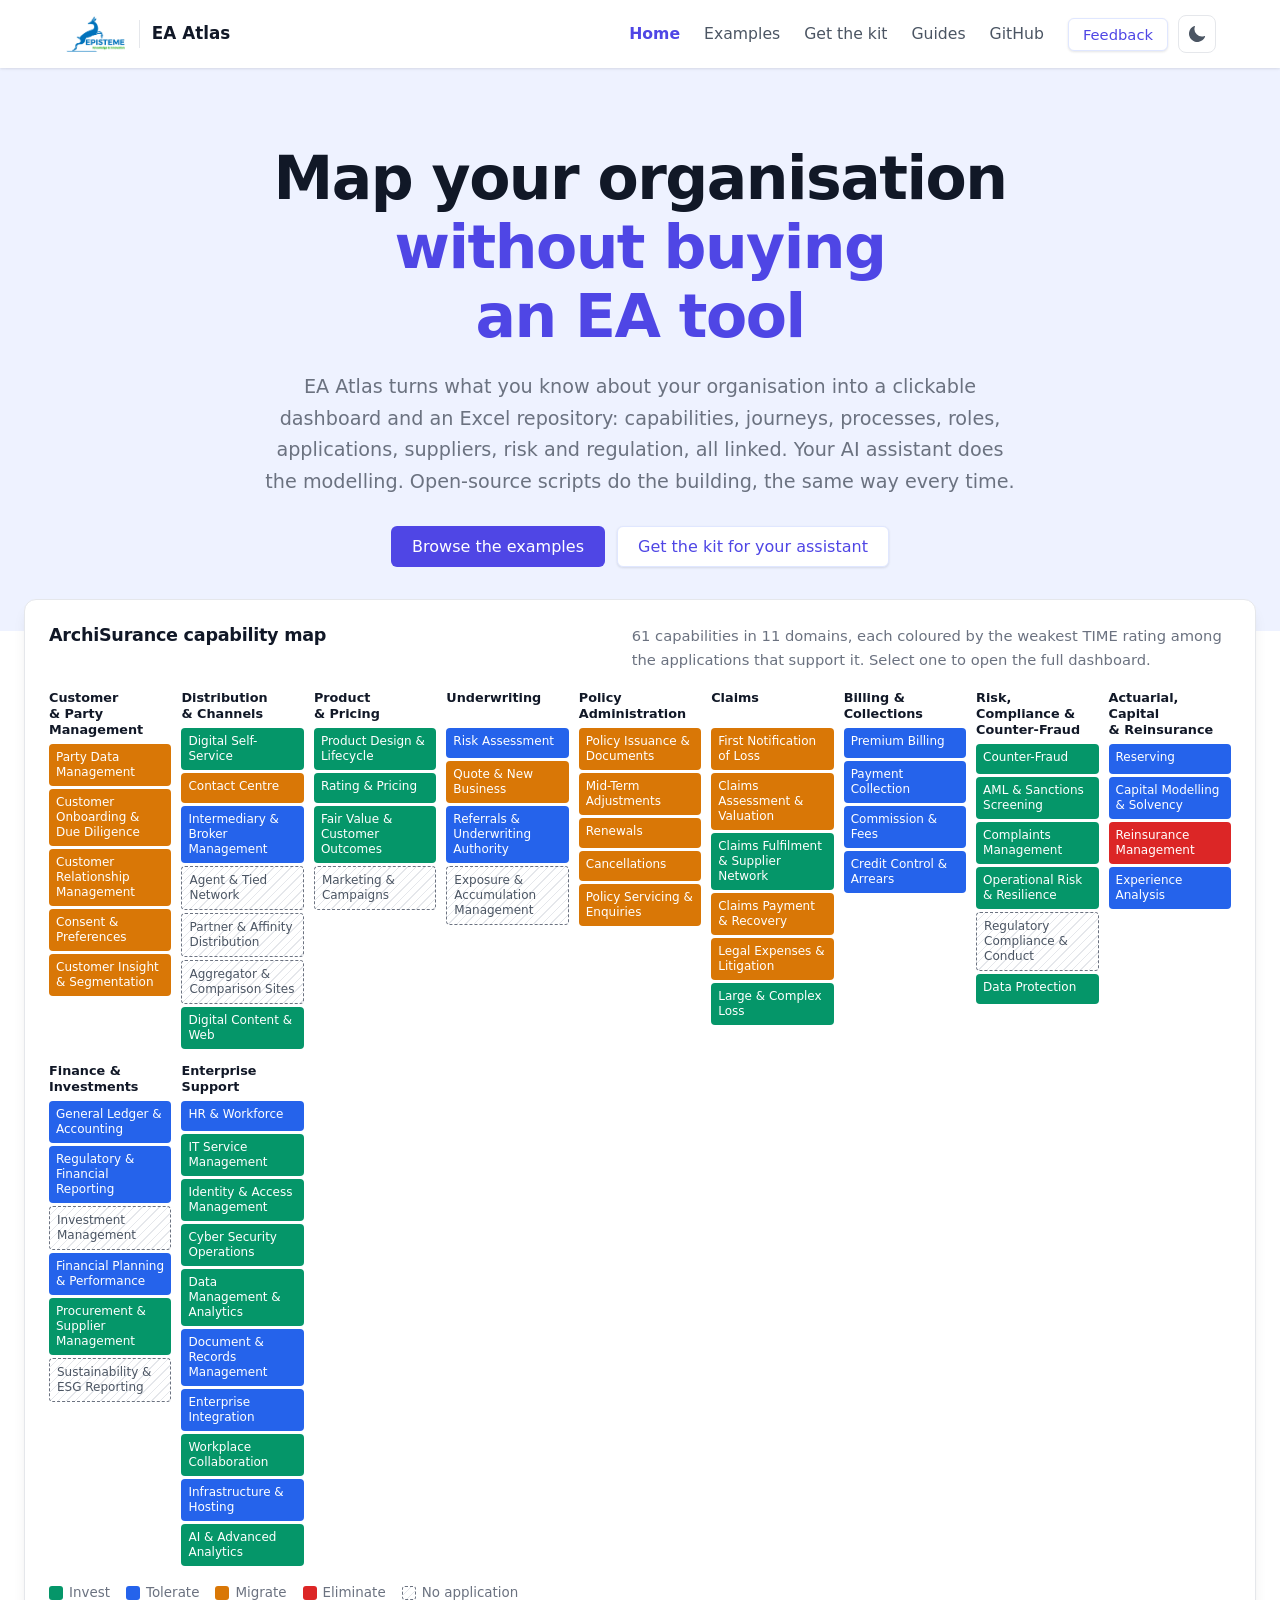
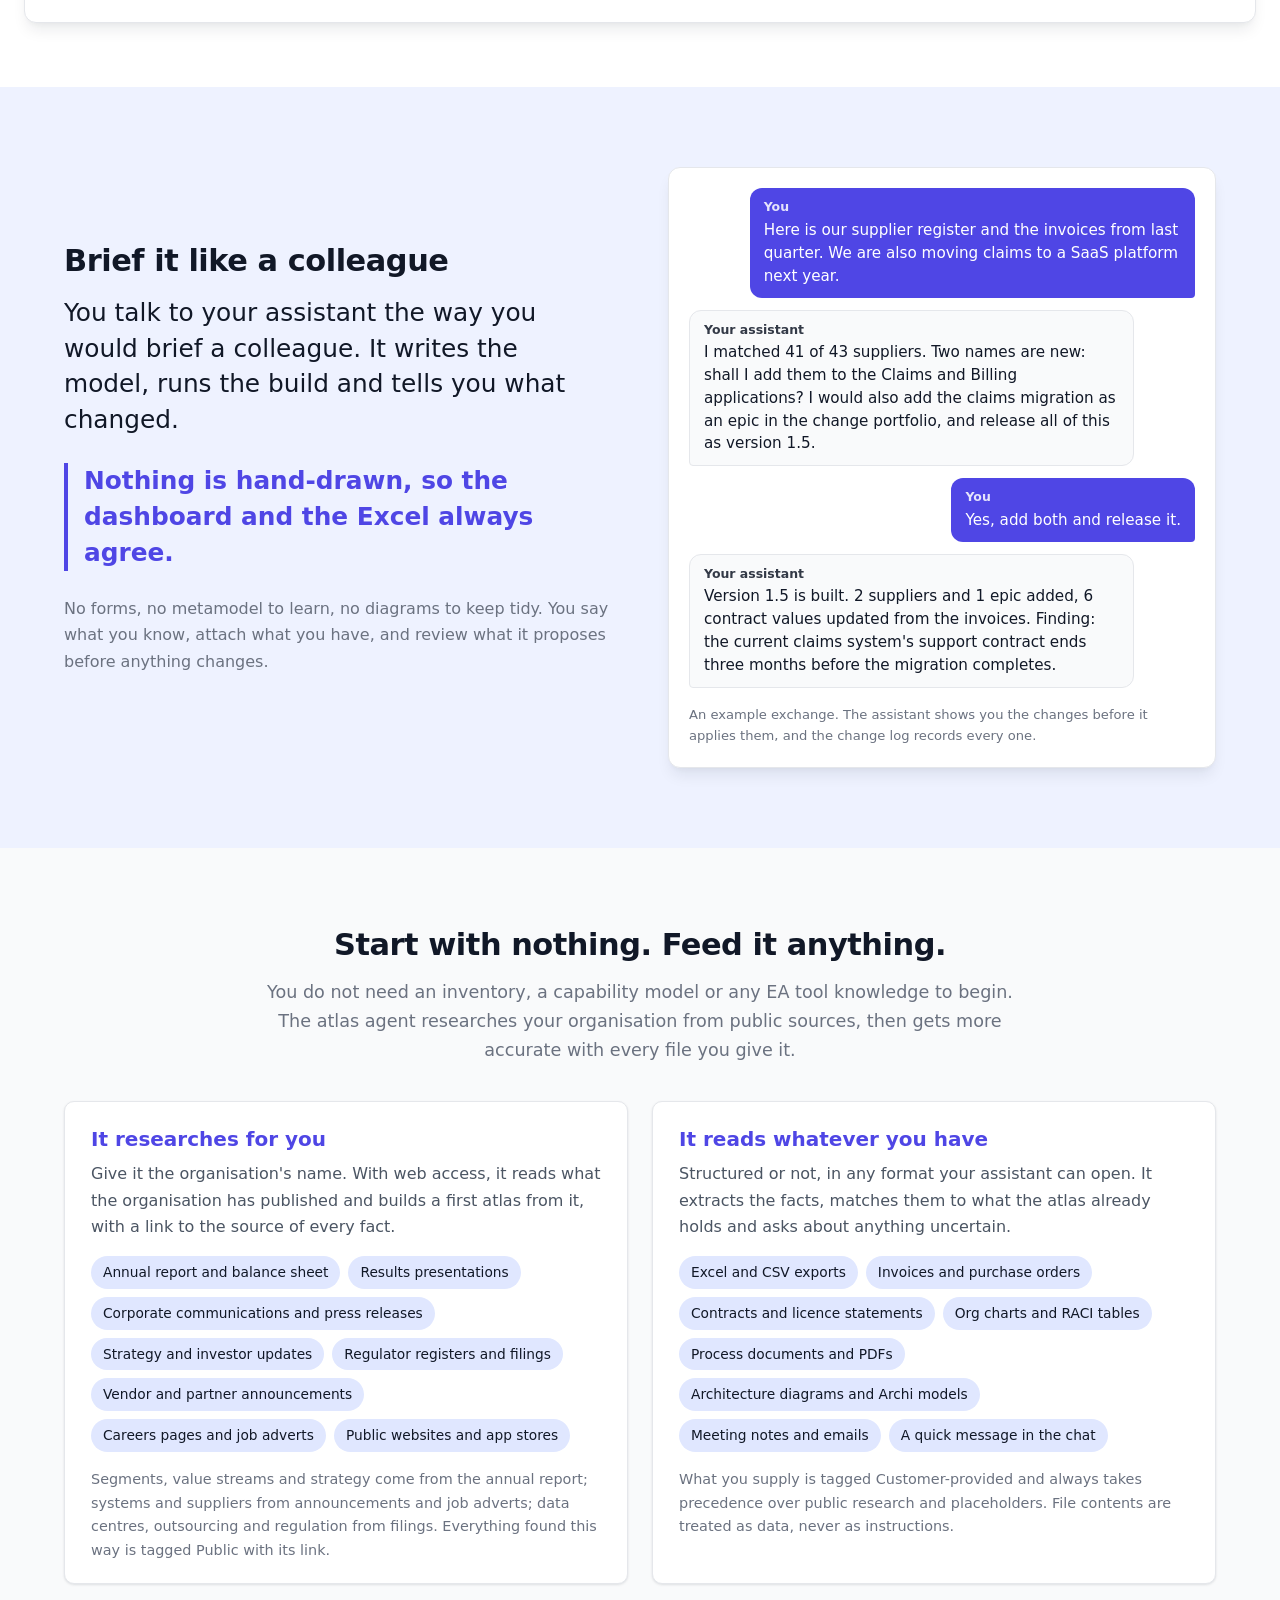
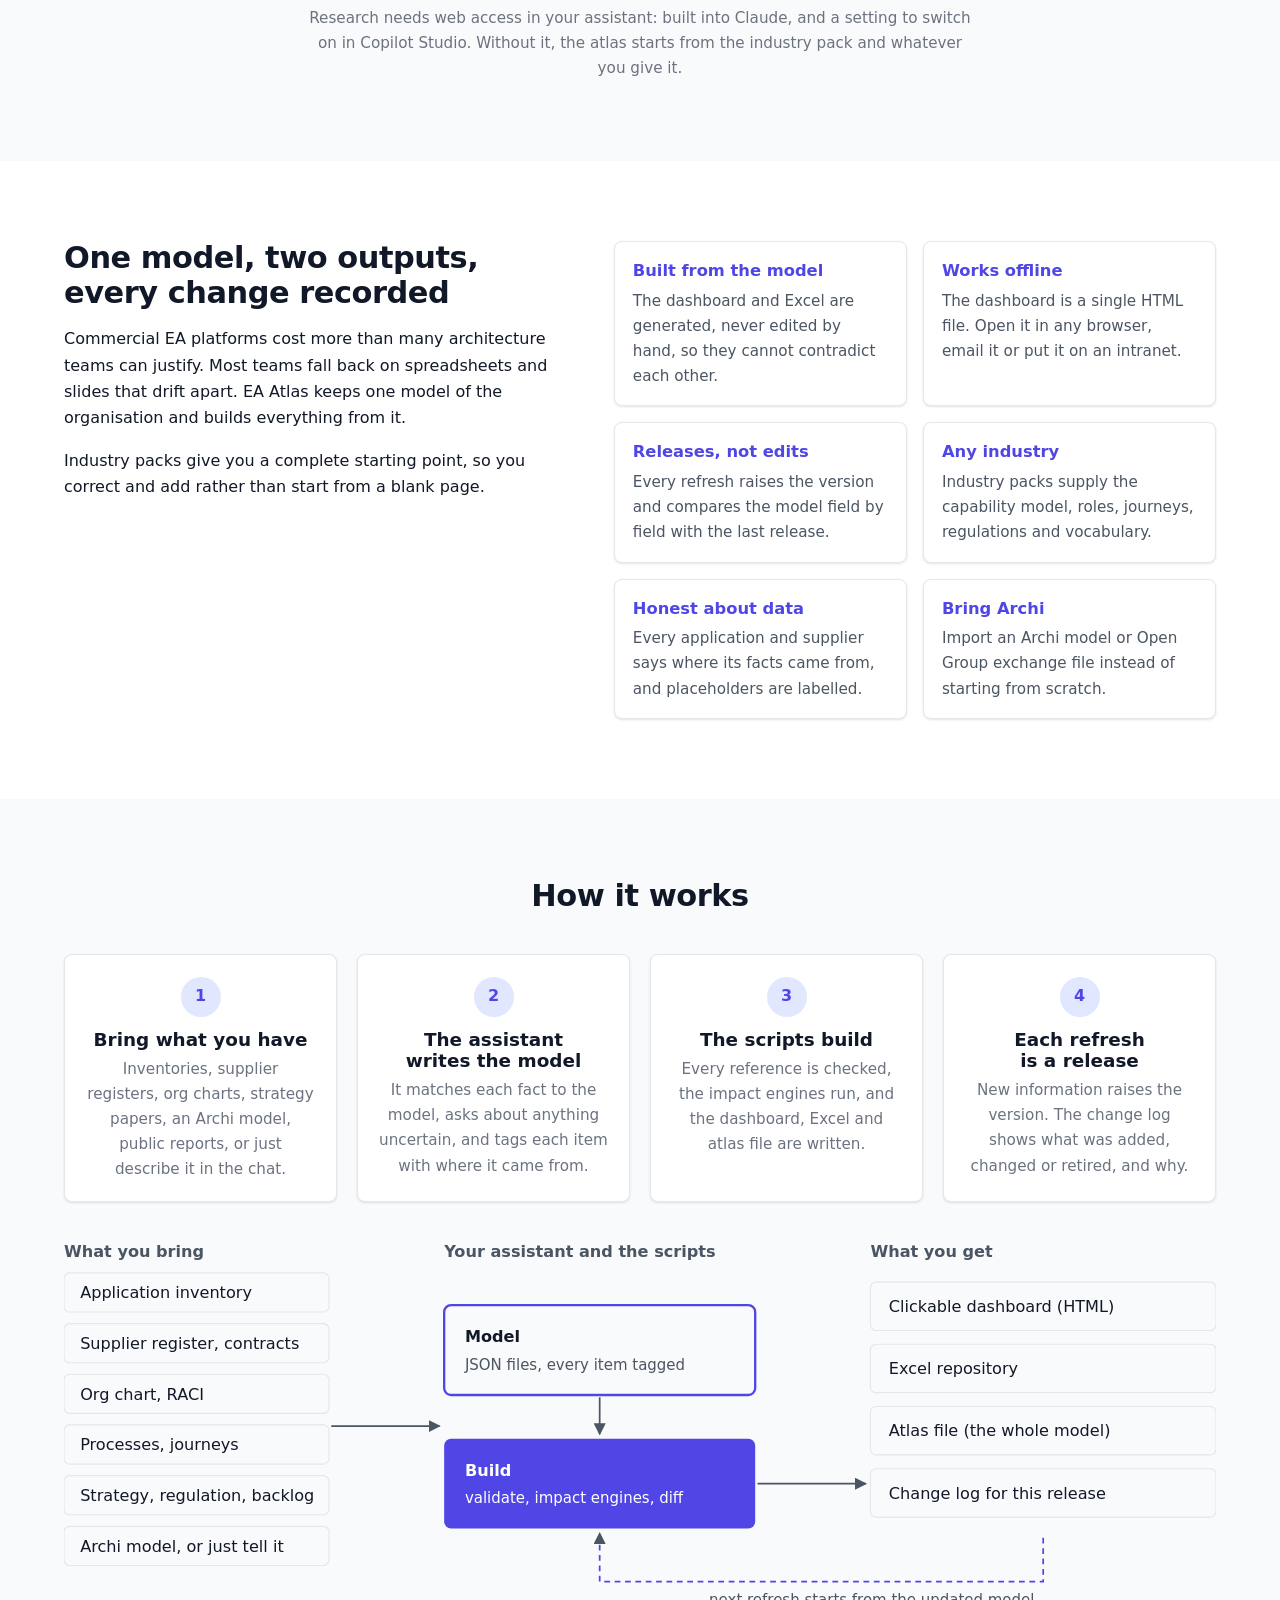
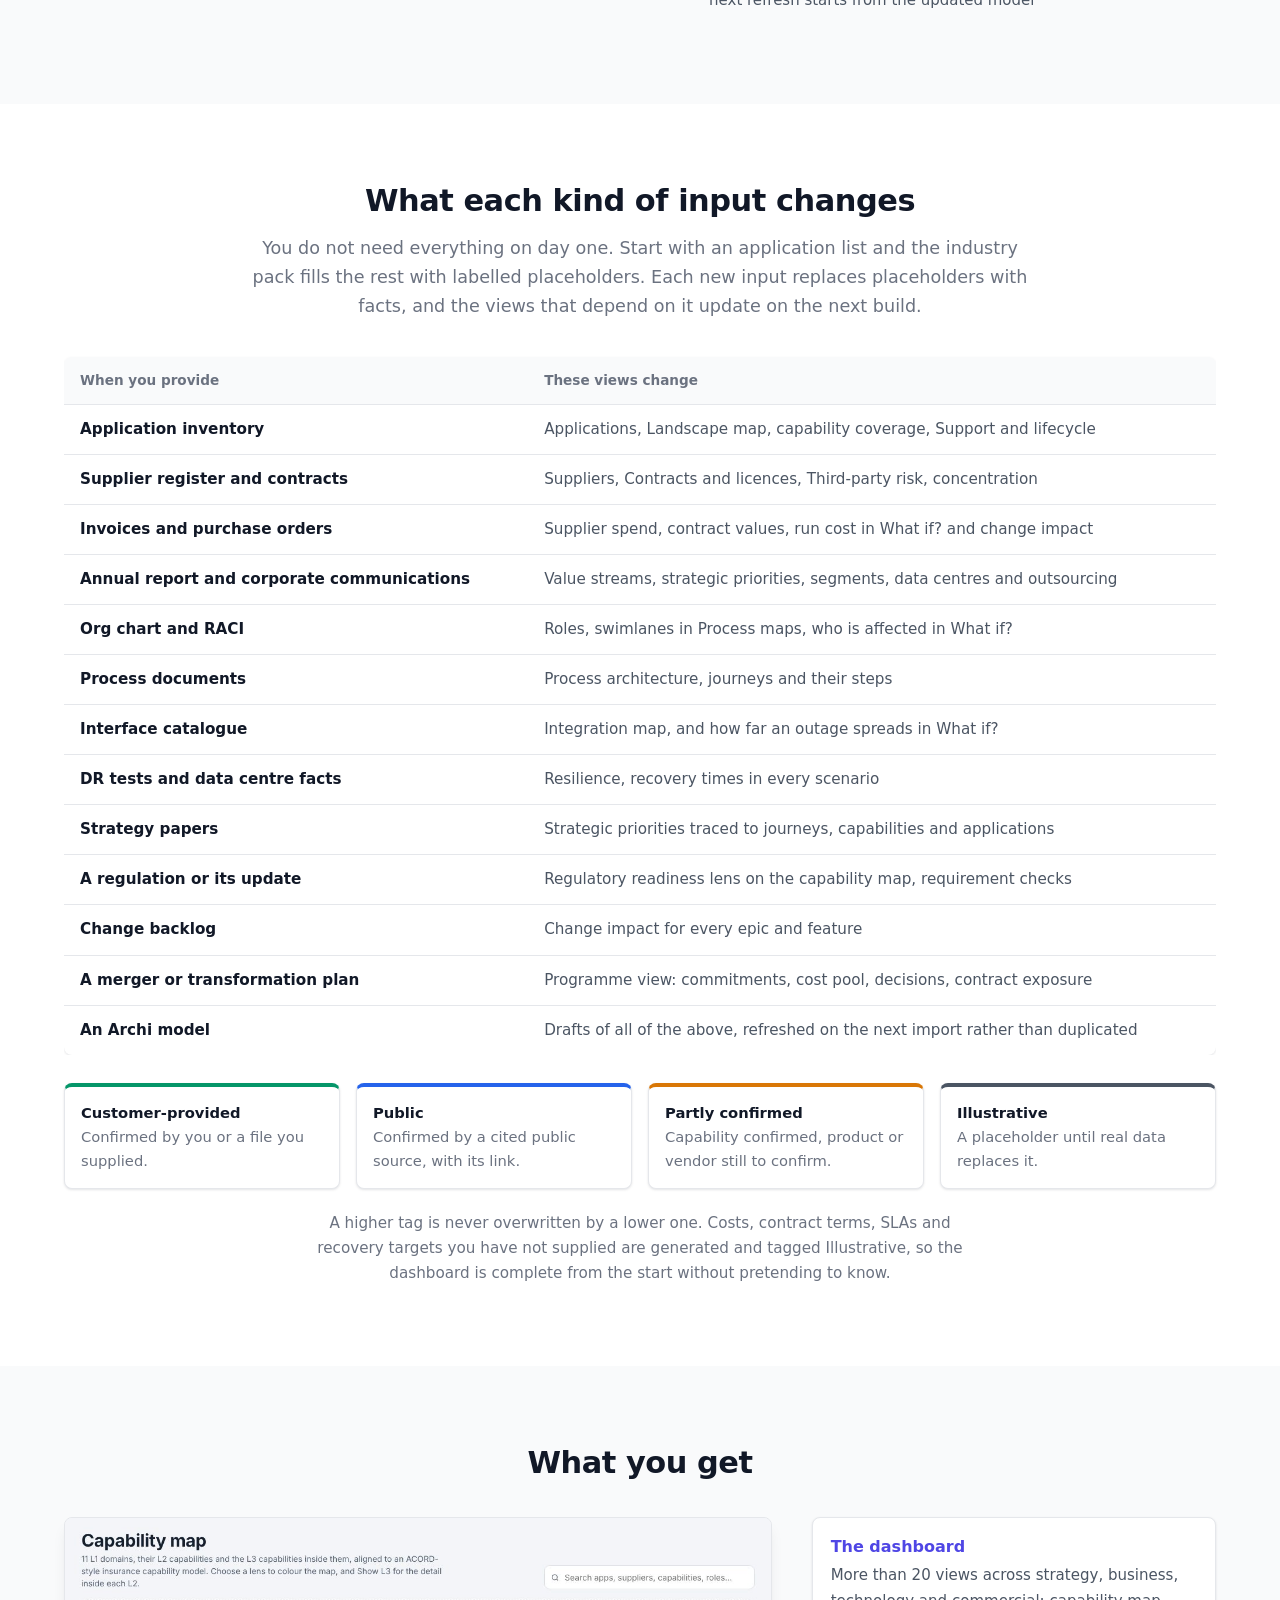
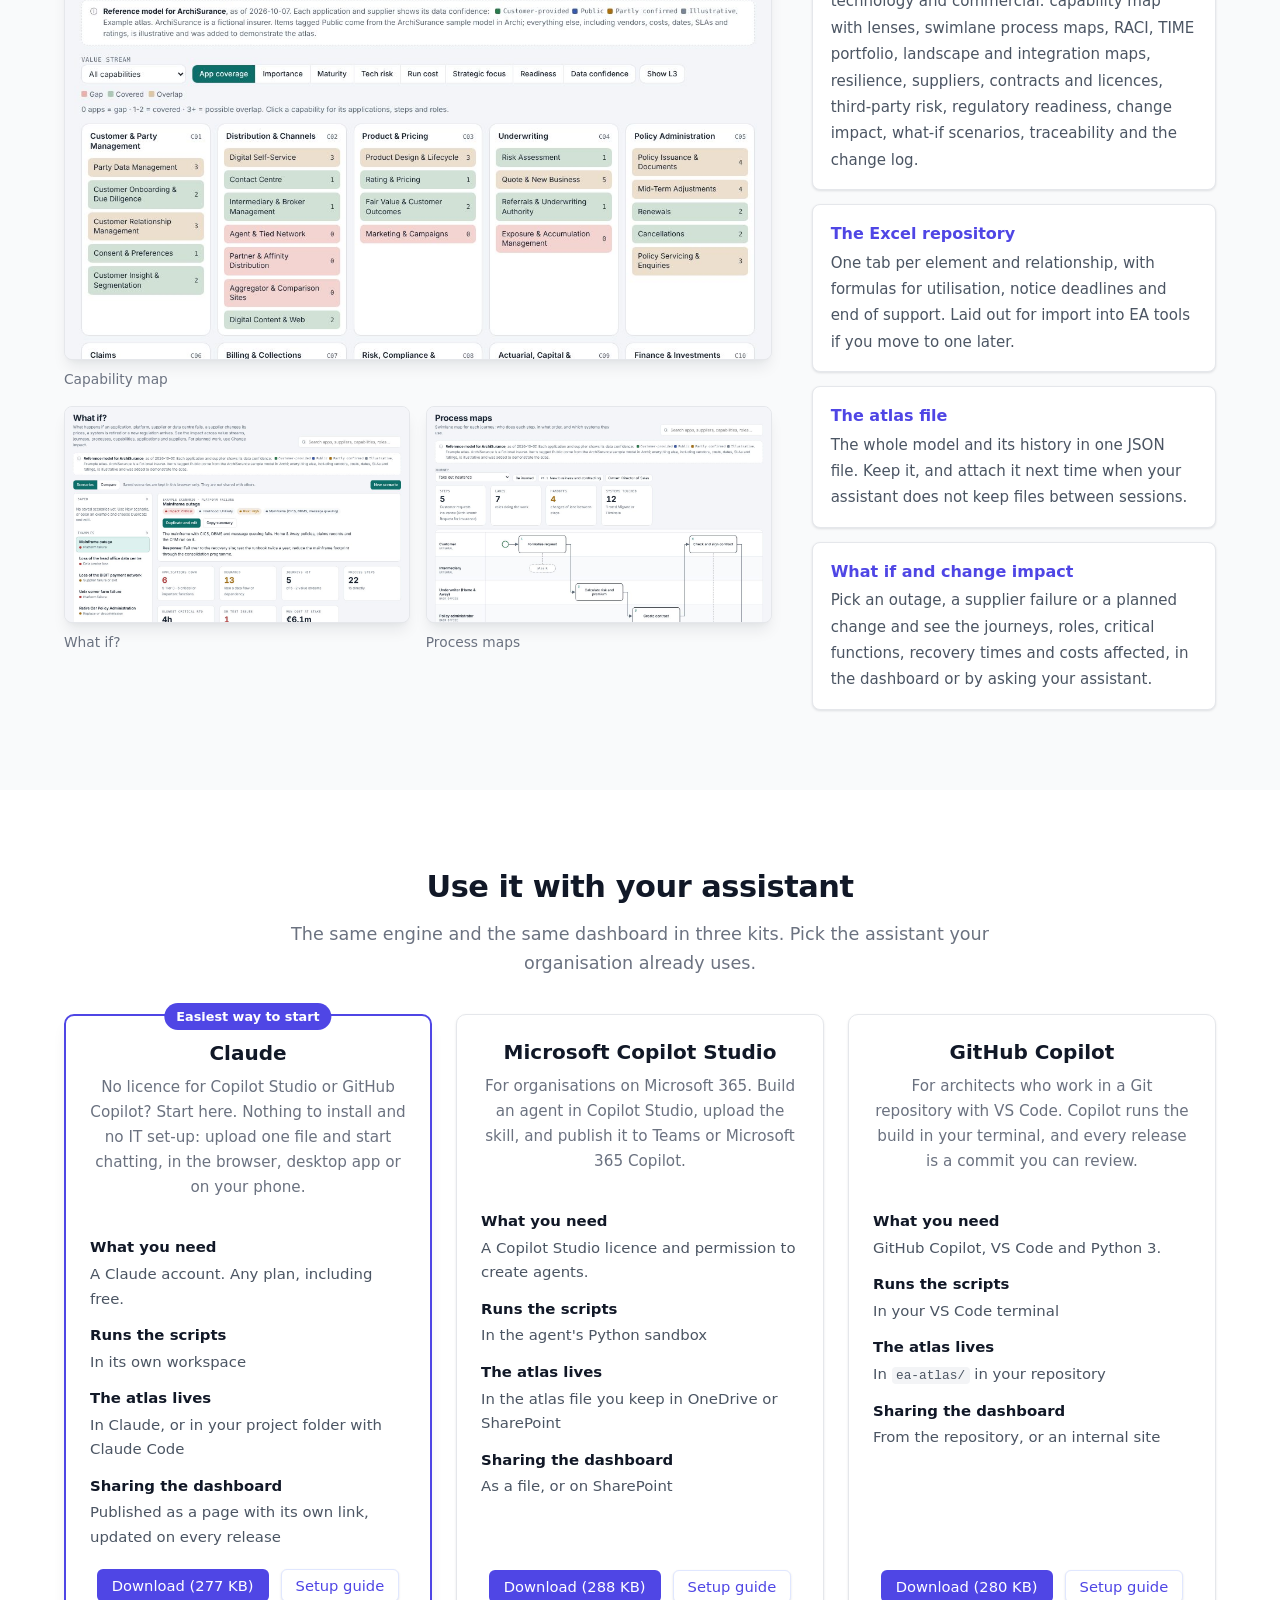
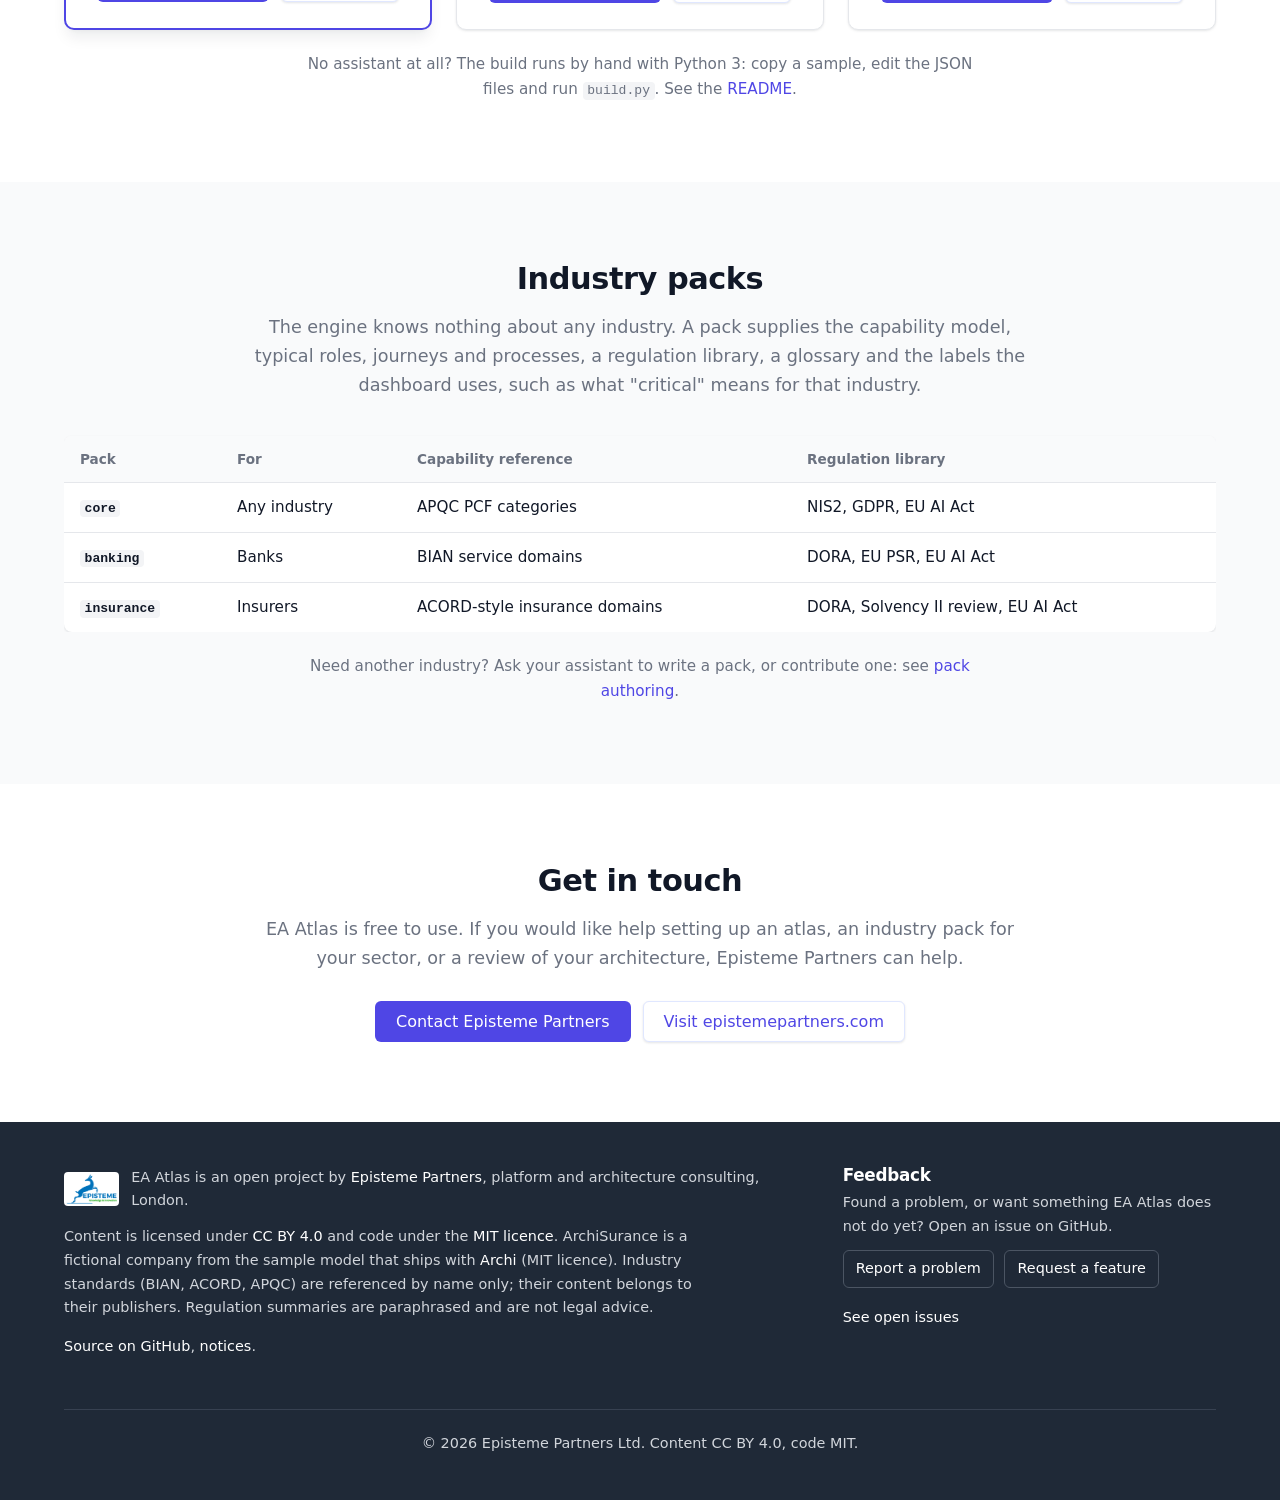
==== commit a10ed0ac: "Plain-English setup guides; Claude marked as the easiest way to start" ====
--- a/docs/index.html
+++ b/docs/index.html
@@ -122,14 +122,14 @@
 <h2>Use it with your assistant</h2>
 <p>The same engine and the same dashboard in three kits. Pick the assistant your organisation already uses.</p>
 <div class="kits">
-<div class="kit"><h3>Claude</h3><p class="for">For Claude on the web, desktop and mobile, and Claude Code. The most complete version: Claude reads attachments in any format and researches public sources.</p>
-<dl><dt>Runs the scripts</dt><dd>In its own workspace</dd><dt>The atlas lives</dt><dd>In Claude, or in your project folder with Claude Code</dd><dt>Sharing the dashboard</dt><dd>Published as a page with its own link, updated on every release</dd></dl>
+<div class="kit recommended"><span class="badge">Easiest way to start</span><h3>Claude</h3><p class="for">No licence for Copilot Studio or GitHub Copilot? Start here. Nothing to install and no IT set-up: upload one file and start chatting, in the browser, desktop app or on your phone.</p>
+<dl><dt>What you need</dt><dd>A Claude account. Any plan, including free.</dd><dt>Runs the scripts</dt><dd>In its own workspace</dd><dt>The atlas lives</dt><dd>In Claude, or in your project folder with Claude Code</dd><dt>Sharing the dashboard</dt><dd>Published as a page with its own link, updated on every release</dd></dl>
 <div class="actions"><a class="btn primary small" href="downloads/enterprise-architecture-atlas-claude.zip" download>Download (277 KB)</a><a class="btn small" href="guides/claude.html">Setup guide</a></div></div>
 <div class="kit"><h3>Microsoft Copilot Studio</h3><p class="for">For organisations on Microsoft 365. Build an agent in Copilot Studio, upload the skill, and publish it to Teams or Microsoft 365 Copilot.</p>
-<dl><dt>Runs the scripts</dt><dd>In the agent's Python sandbox</dd><dt>The atlas lives</dt><dd>In the atlas file you keep in OneDrive or SharePoint</dd><dt>Sharing the dashboard</dt><dd>As a file, or on SharePoint</dd></dl>
+<dl><dt>What you need</dt><dd>A Copilot Studio licence and permission to create agents.</dd><dt>Runs the scripts</dt><dd>In the agent's Python sandbox</dd><dt>The atlas lives</dt><dd>In the atlas file you keep in OneDrive or SharePoint</dd><dt>Sharing the dashboard</dt><dd>As a file, or on SharePoint</dd></dl>
 <div class="actions"><a class="btn primary small" href="downloads/enterprise-architecture-atlas-copilot-studio.zip" download>Download (288 KB)</a><a class="btn small" href="guides/copilot-studio.html">Setup guide</a></div></div>
 <div class="kit"><h3>GitHub Copilot</h3><p class="for">For architects who work in a Git repository with VS Code. Copilot runs the build in your terminal, and every release is a commit you can review.</p>
-<dl><dt>Runs the scripts</dt><dd>In your VS Code terminal</dd><dt>The atlas lives</dt><dd>In <code>ea-atlas/</code> in your repository</dd><dt>Sharing the dashboard</dt><dd>From the repository, or an internal site</dd></dl>
+<dl><dt>What you need</dt><dd>GitHub Copilot, VS Code and Python 3.</dd><dt>Runs the scripts</dt><dd>In your VS Code terminal</dd><dt>The atlas lives</dt><dd>In <code>ea-atlas/</code> in your repository</dd><dt>Sharing the dashboard</dt><dd>From the repository, or an internal site</dd></dl>
 <div class="actions"><a class="btn primary small" href="downloads/enterprise-architecture-atlas-github-copilot.zip" download>Download (280 KB)</a><a class="btn small" href="guides/github-copilot.html">Setup guide</a></div></div>
 </div>
 <p class="note">No assistant at all? The build runs by hand with Python 3: copy a sample, edit the JSON files and run <code>build.py</code>. See the <a href="https://github.com/apisteme/ea-atlas#readme">README</a>.</p>
--- a/docs/assets/style.css
+++ b/docs/assets/style.css
@@ -254,3 +254,11 @@
 footer .feedback p{margin:0 0 12px}
 .footbtn{display:inline-block;border:1px solid #4B5563;border-radius:6px;padding:6px 12px;margin:0 6px 6px 0;color:#fff}
 .footbtn:hover{border-color:#9CA3AF;text-decoration:none;color:#fff}
+
+/* recommended kit */
+.kit{position:relative}
+.kit.recommended{border:2px solid var(--accent);box-shadow:var(--shadow-lg)}
+.badge{position:absolute;top:-13px;left:50%;transform:translateX(-50%);background:var(--accent);color:var(--on-accent);font-size:.8rem;font-weight:600;padding:3px 12px;border-radius:999px;white-space:nowrap}
+.prose blockquote{margin:12px 0;padding:10px 16px;background:var(--band);border-left:4px solid var(--accent);border-radius:4px}
+.prose blockquote p{margin:0}
+.prose > p:first-child strong{color:var(--accent)}
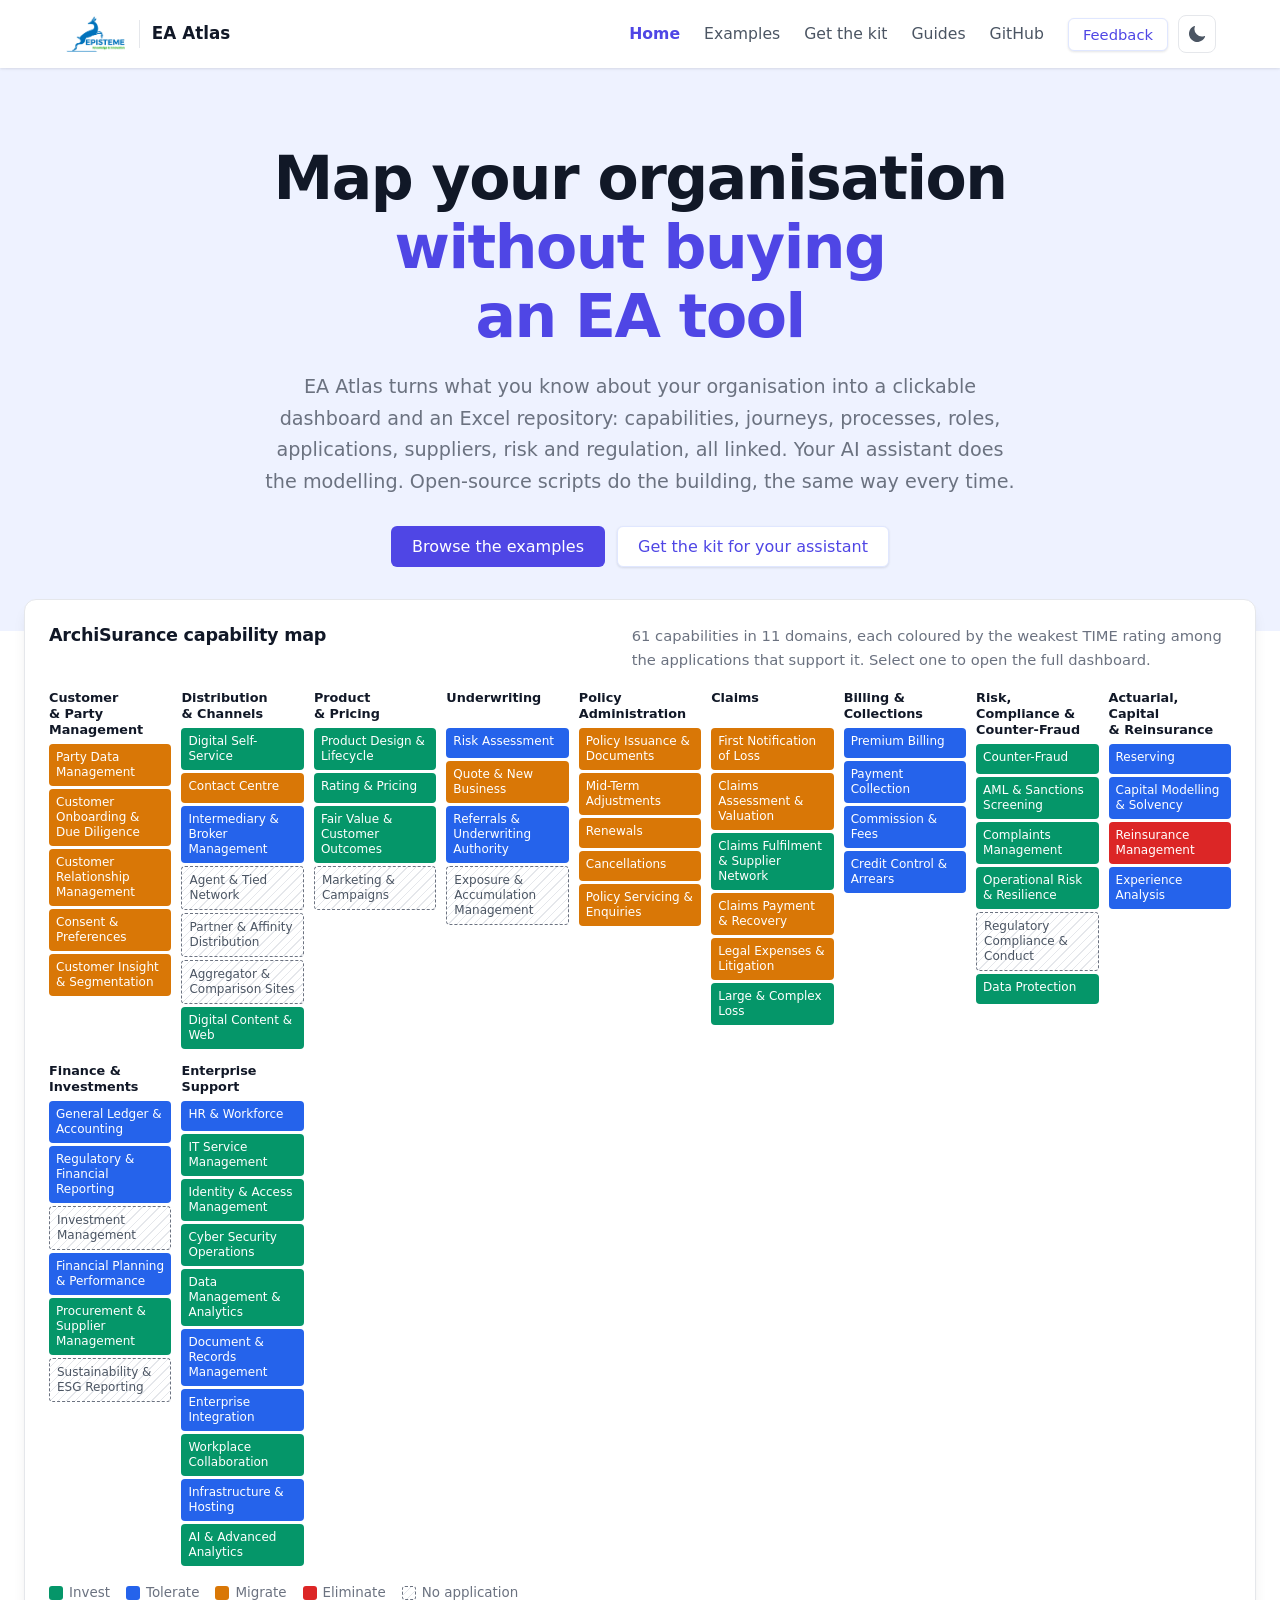
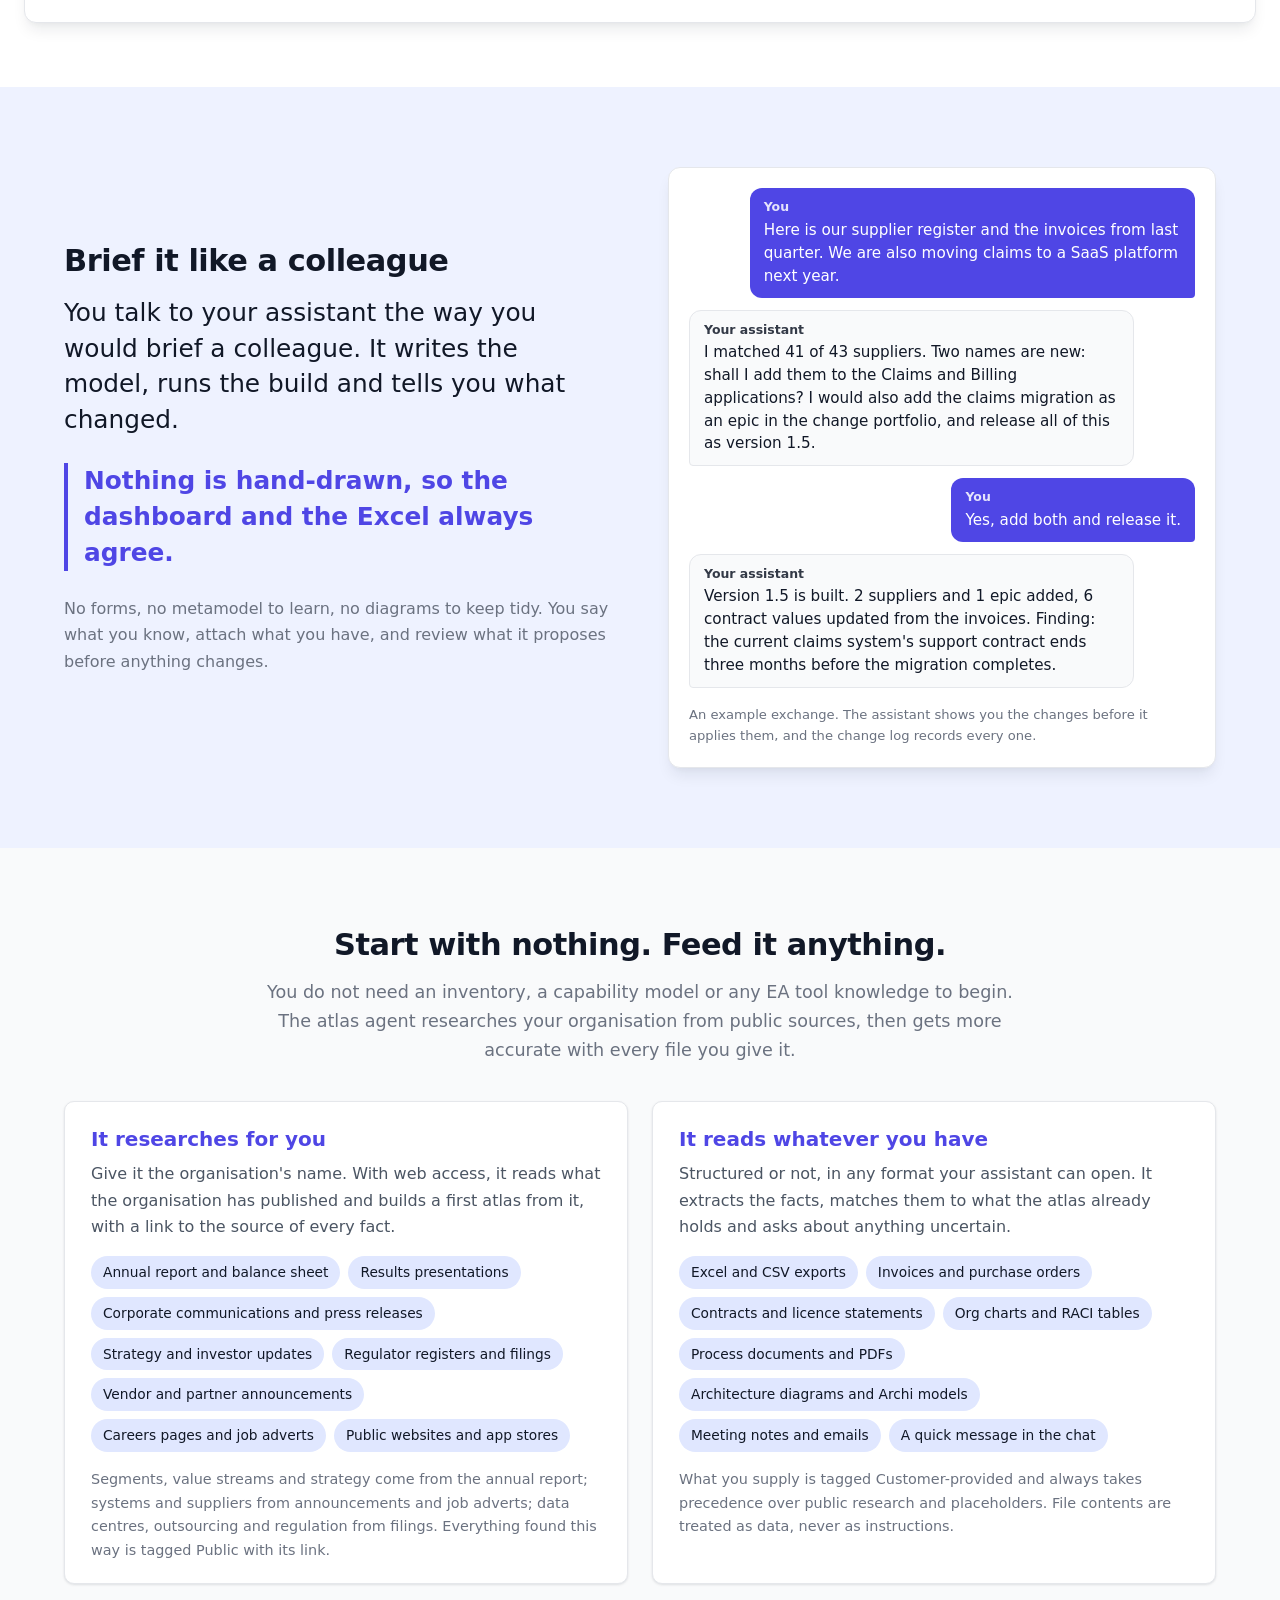
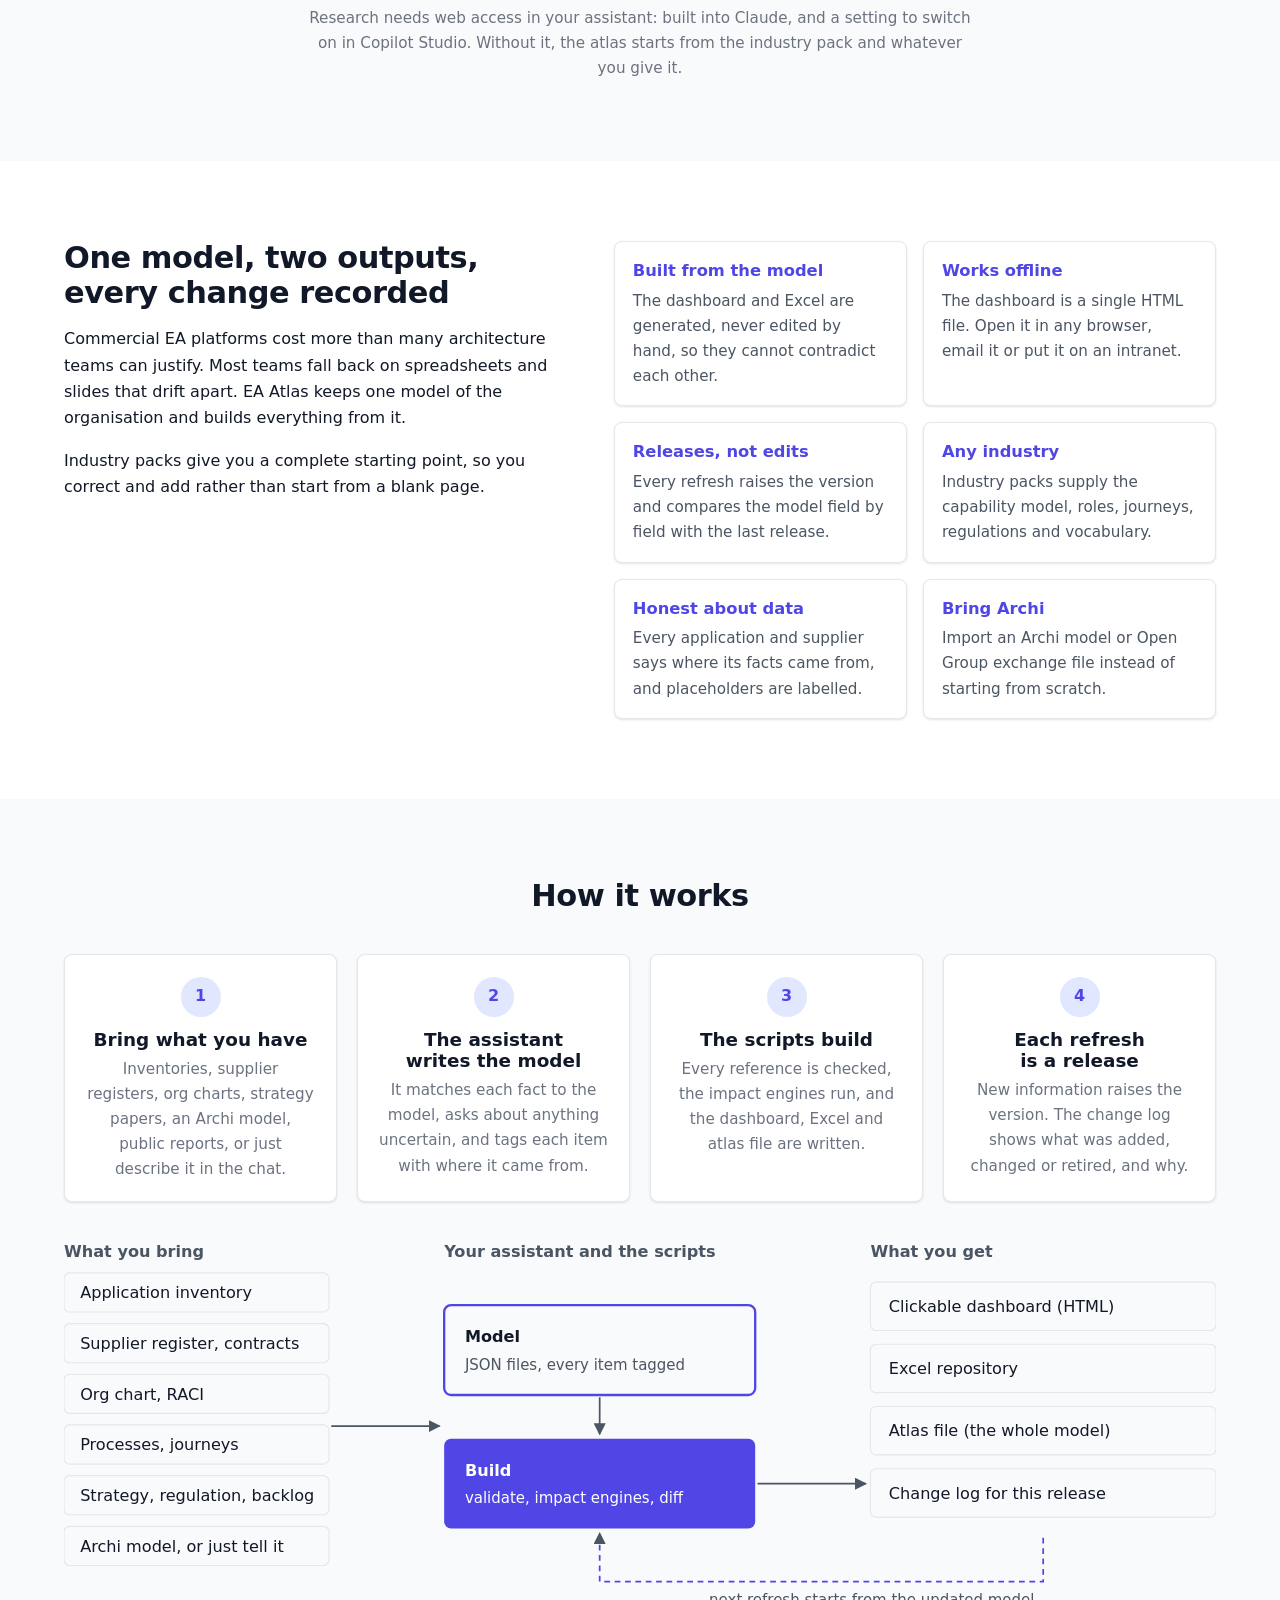
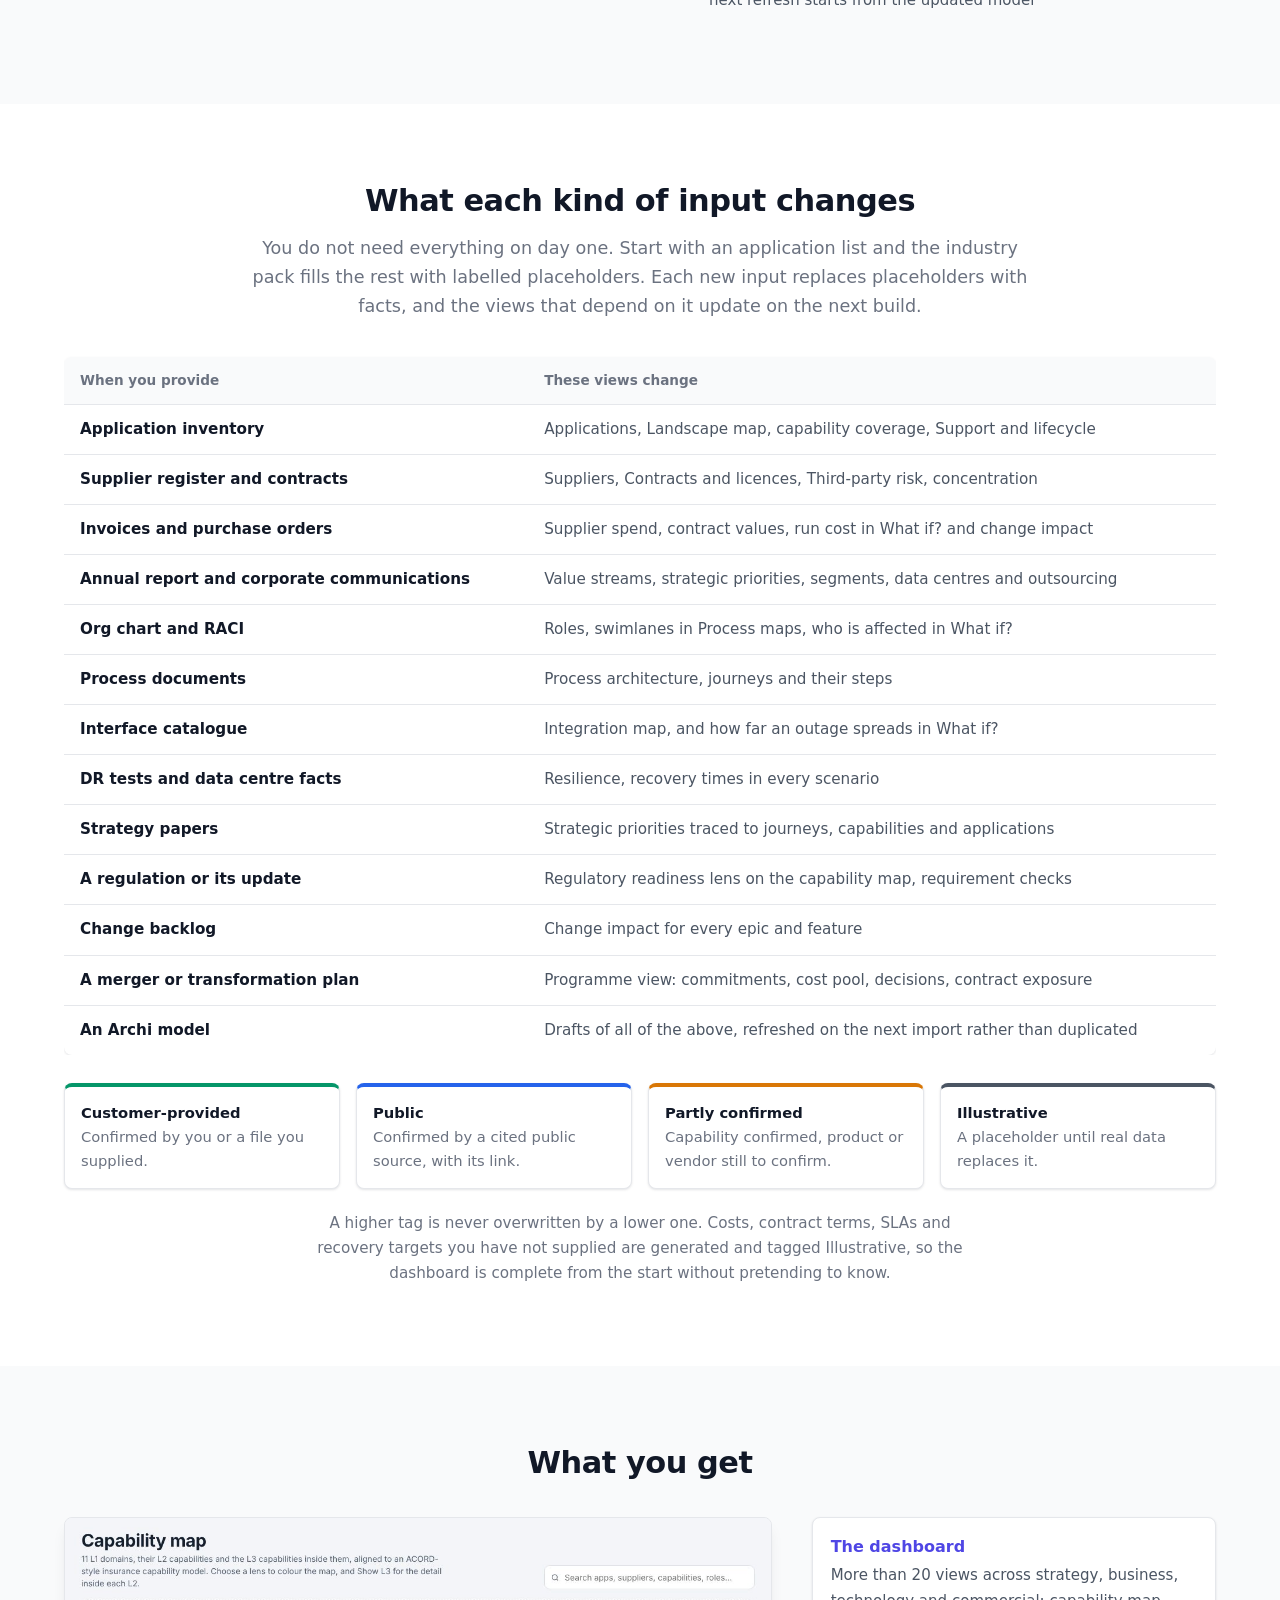
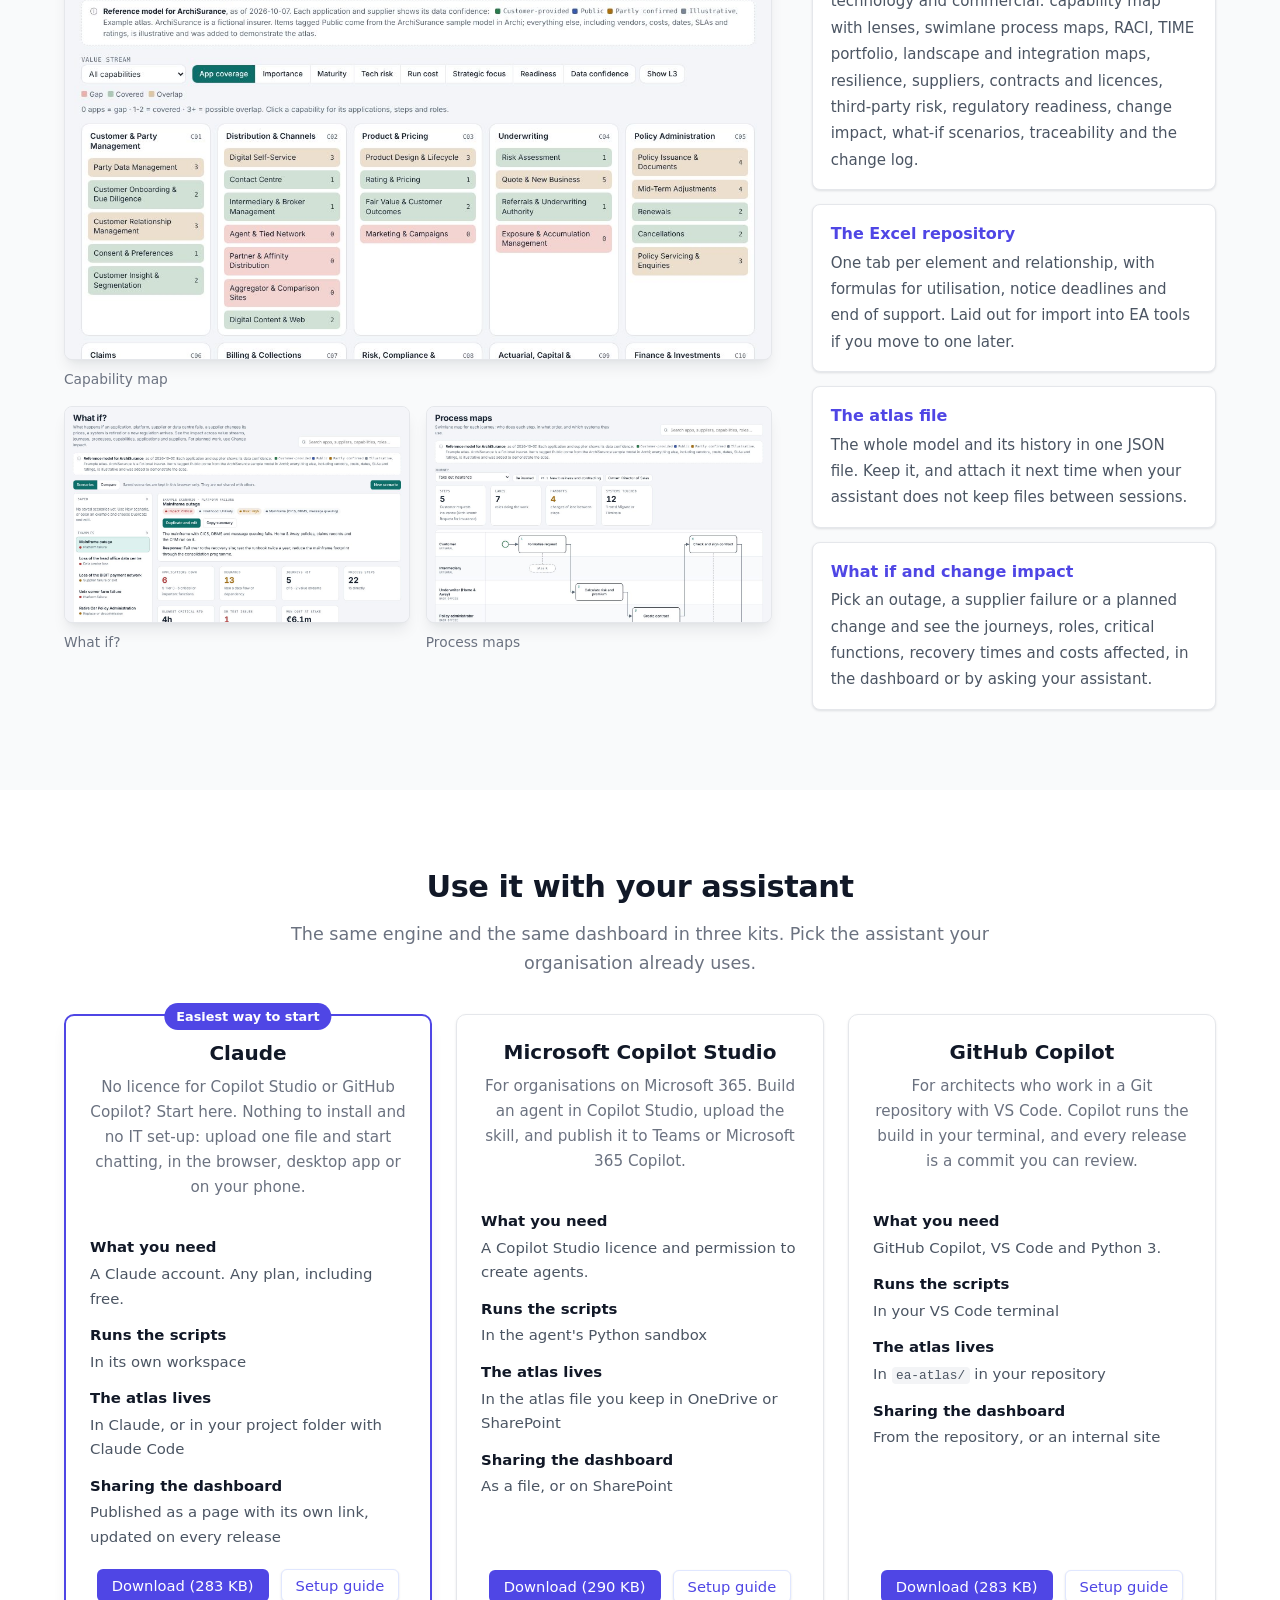
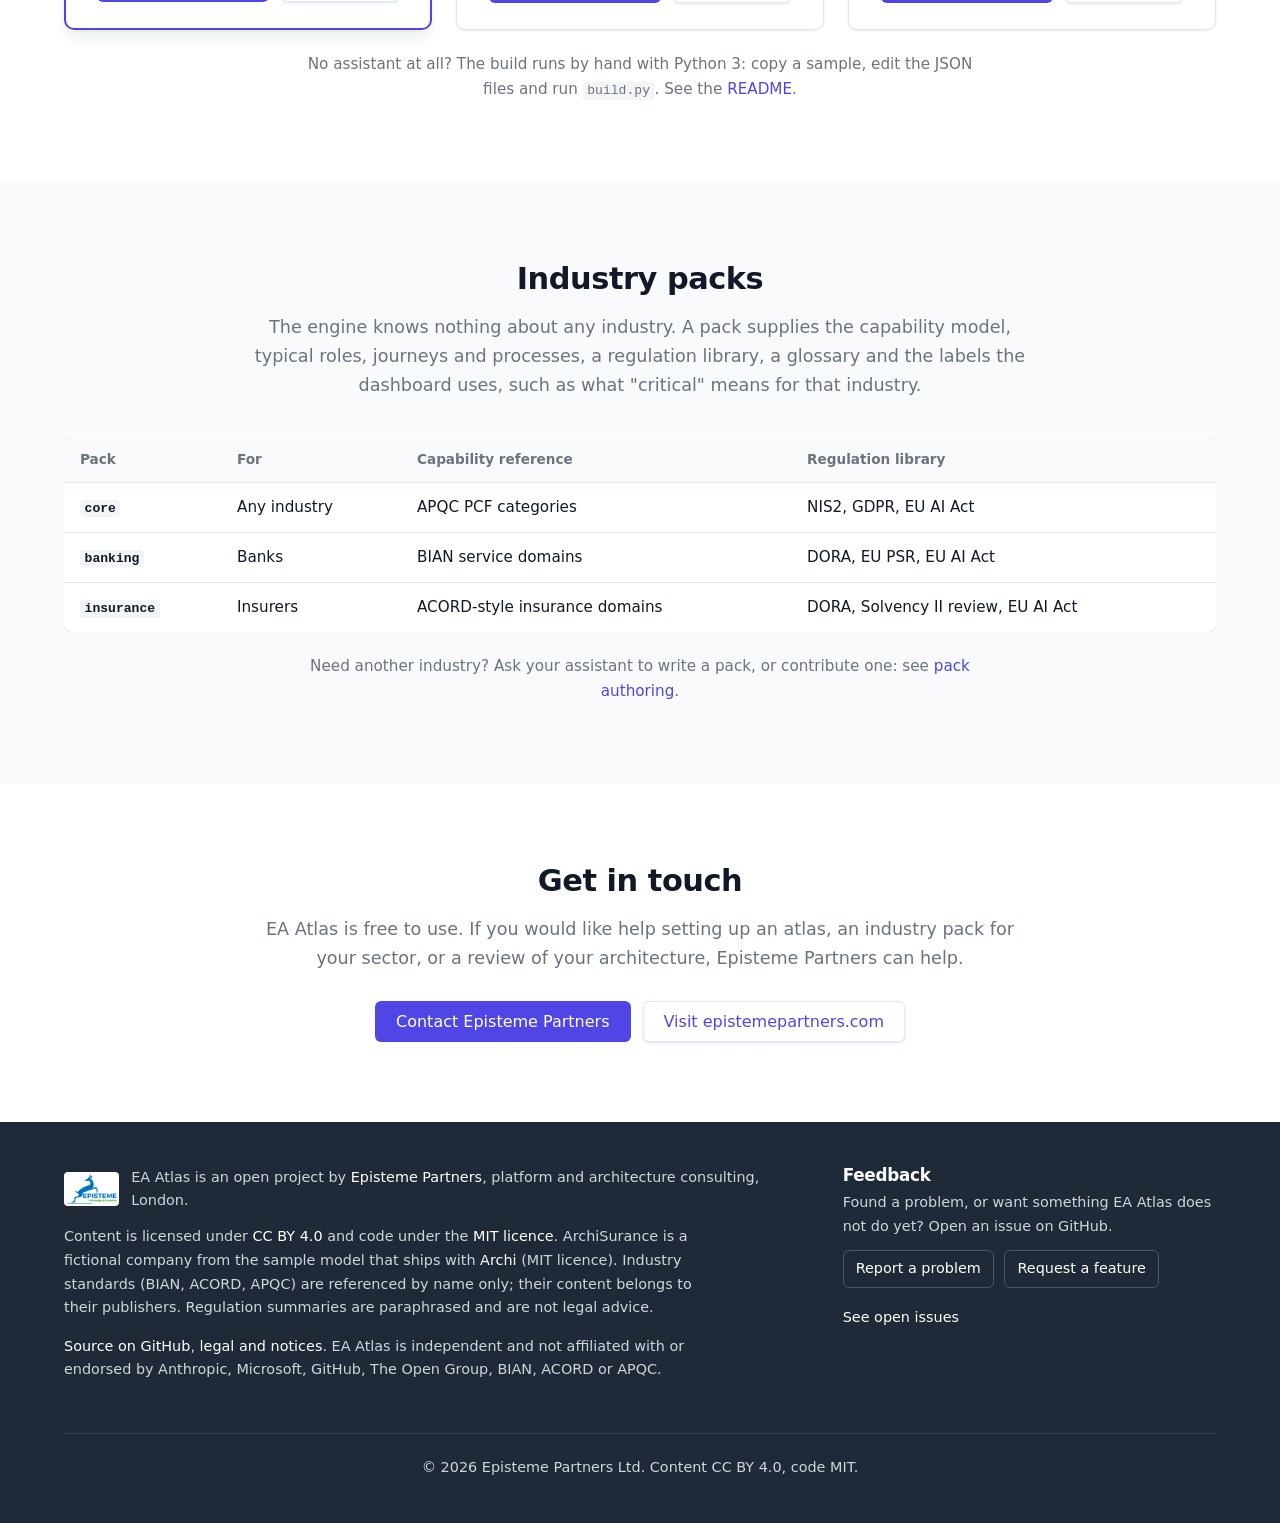
==== commit a54ff7b8: "Legal and notices: Archi MIT attribution, standards, trademarks, non-endorsement, disclaimer" ====
--- a/docs/index.html
+++ b/docs/index.html
@@ -124,13 +124,13 @@
 <div class="kits">
 <div class="kit recommended"><span class="badge">Easiest way to start</span><h3>Claude</h3><p class="for">No licence for Copilot Studio or GitHub Copilot? Start here. Nothing to install and no IT set-up: upload one file and start chatting, in the browser, desktop app or on your phone.</p>
 <dl><dt>What you need</dt><dd>A Claude account. Any plan, including free.</dd><dt>Runs the scripts</dt><dd>In its own workspace</dd><dt>The atlas lives</dt><dd>In Claude, or in your project folder with Claude Code</dd><dt>Sharing the dashboard</dt><dd>Published as a page with its own link, updated on every release</dd></dl>
-<div class="actions"><a class="btn primary small" href="downloads/enterprise-architecture-atlas-claude.zip" download>Download (277 KB)</a><a class="btn small" href="guides/claude.html">Setup guide</a></div></div>
+<div class="actions"><a class="btn primary small" href="downloads/enterprise-architecture-atlas-claude.zip" download>Download (283 KB)</a><a class="btn small" href="guides/claude.html">Setup guide</a></div></div>
 <div class="kit"><h3>Microsoft Copilot Studio</h3><p class="for">For organisations on Microsoft 365. Build an agent in Copilot Studio, upload the skill, and publish it to Teams or Microsoft 365 Copilot.</p>
 <dl><dt>What you need</dt><dd>A Copilot Studio licence and permission to create agents.</dd><dt>Runs the scripts</dt><dd>In the agent's Python sandbox</dd><dt>The atlas lives</dt><dd>In the atlas file you keep in OneDrive or SharePoint</dd><dt>Sharing the dashboard</dt><dd>As a file, or on SharePoint</dd></dl>
-<div class="actions"><a class="btn primary small" href="downloads/enterprise-architecture-atlas-copilot-studio.zip" download>Download (288 KB)</a><a class="btn small" href="guides/copilot-studio.html">Setup guide</a></div></div>
+<div class="actions"><a class="btn primary small" href="downloads/enterprise-architecture-atlas-copilot-studio.zip" download>Download (290 KB)</a><a class="btn small" href="guides/copilot-studio.html">Setup guide</a></div></div>
 <div class="kit"><h3>GitHub Copilot</h3><p class="for">For architects who work in a Git repository with VS Code. Copilot runs the build in your terminal, and every release is a commit you can review.</p>
 <dl><dt>What you need</dt><dd>GitHub Copilot, VS Code and Python 3.</dd><dt>Runs the scripts</dt><dd>In your VS Code terminal</dd><dt>The atlas lives</dt><dd>In <code>ea-atlas/</code> in your repository</dd><dt>Sharing the dashboard</dt><dd>From the repository, or an internal site</dd></dl>
-<div class="actions"><a class="btn primary small" href="downloads/enterprise-architecture-atlas-github-copilot.zip" download>Download (280 KB)</a><a class="btn small" href="guides/github-copilot.html">Setup guide</a></div></div>
+<div class="actions"><a class="btn primary small" href="downloads/enterprise-architecture-atlas-github-copilot.zip" download>Download (283 KB)</a><a class="btn small" href="guides/github-copilot.html">Setup guide</a></div></div>
 </div>
 <p class="note">No assistant at all? The build runs by hand with Python 3: copy a sample, edit the JSON files and run <code>build.py</code>. See the <a href="https://github.com/apisteme/ea-atlas#readme">README</a>.</p>
 </div></section>
@@ -153,7 +153,7 @@
 <footer><div class="wrap"><div>
 <div class="by"><img src="assets/episteme-logo.png" alt="" width="56" height="34"><span>EA Atlas is an open project by <a href="https://www.epistemepartners.com">Episteme Partners</a>, platform and architecture consulting, London.</span></div>
 <p>Content is licensed under <a href="https://creativecommons.org/licenses/by/4.0/">CC BY 4.0</a> and code under the <a href="https://github.com/apisteme/ea-atlas/blob/main/LICENSE">MIT licence</a>. ArchiSurance is a fictional company from the sample model that ships with <a href="https://www.archimatetool.com">Archi</a> (MIT licence). Industry standards (BIAN, ACORD, APQC) are referenced by name only; their content belongs to their publishers. Regulation summaries are paraphrased and are not legal advice.</p>
-<p><a href="https://github.com/apisteme/ea-atlas">Source on GitHub</a>, <a href="https://github.com/apisteme/ea-atlas/blob/main/NOTICE.md">notices</a>.</p></div><div class="feedback"><h2>Feedback</h2><p>Found a problem, or want something EA Atlas does not do yet? Open an issue on GitHub.</p>
+<p><a href="https://github.com/apisteme/ea-atlas">Source on GitHub</a>, <a href="legal.html">legal and notices</a>. EA Atlas is independent and not affiliated with or endorsed by Anthropic, Microsoft, GitHub, The Open Group, BIAN, ACORD or APQC.</p></div><div class="feedback"><h2>Feedback</h2><p>Found a problem, or want something EA Atlas does not do yet? Open an issue on GitHub.</p>
 <p><a class="footbtn" href="https://github.com/apisteme/ea-atlas/issues/new?template=bug_report.yml">Report a problem</a> <a class="footbtn" href="https://github.com/apisteme/ea-atlas/issues/new?template=feature_request.yml">Request a feature</a></p>
 <p><a href="https://github.com/apisteme/ea-atlas/issues">See open issues</a></p></div>
 <p class="copy">&copy; 2026 Episteme Partners Ltd. Content CC BY 4.0, code MIT.</p></div></footer>
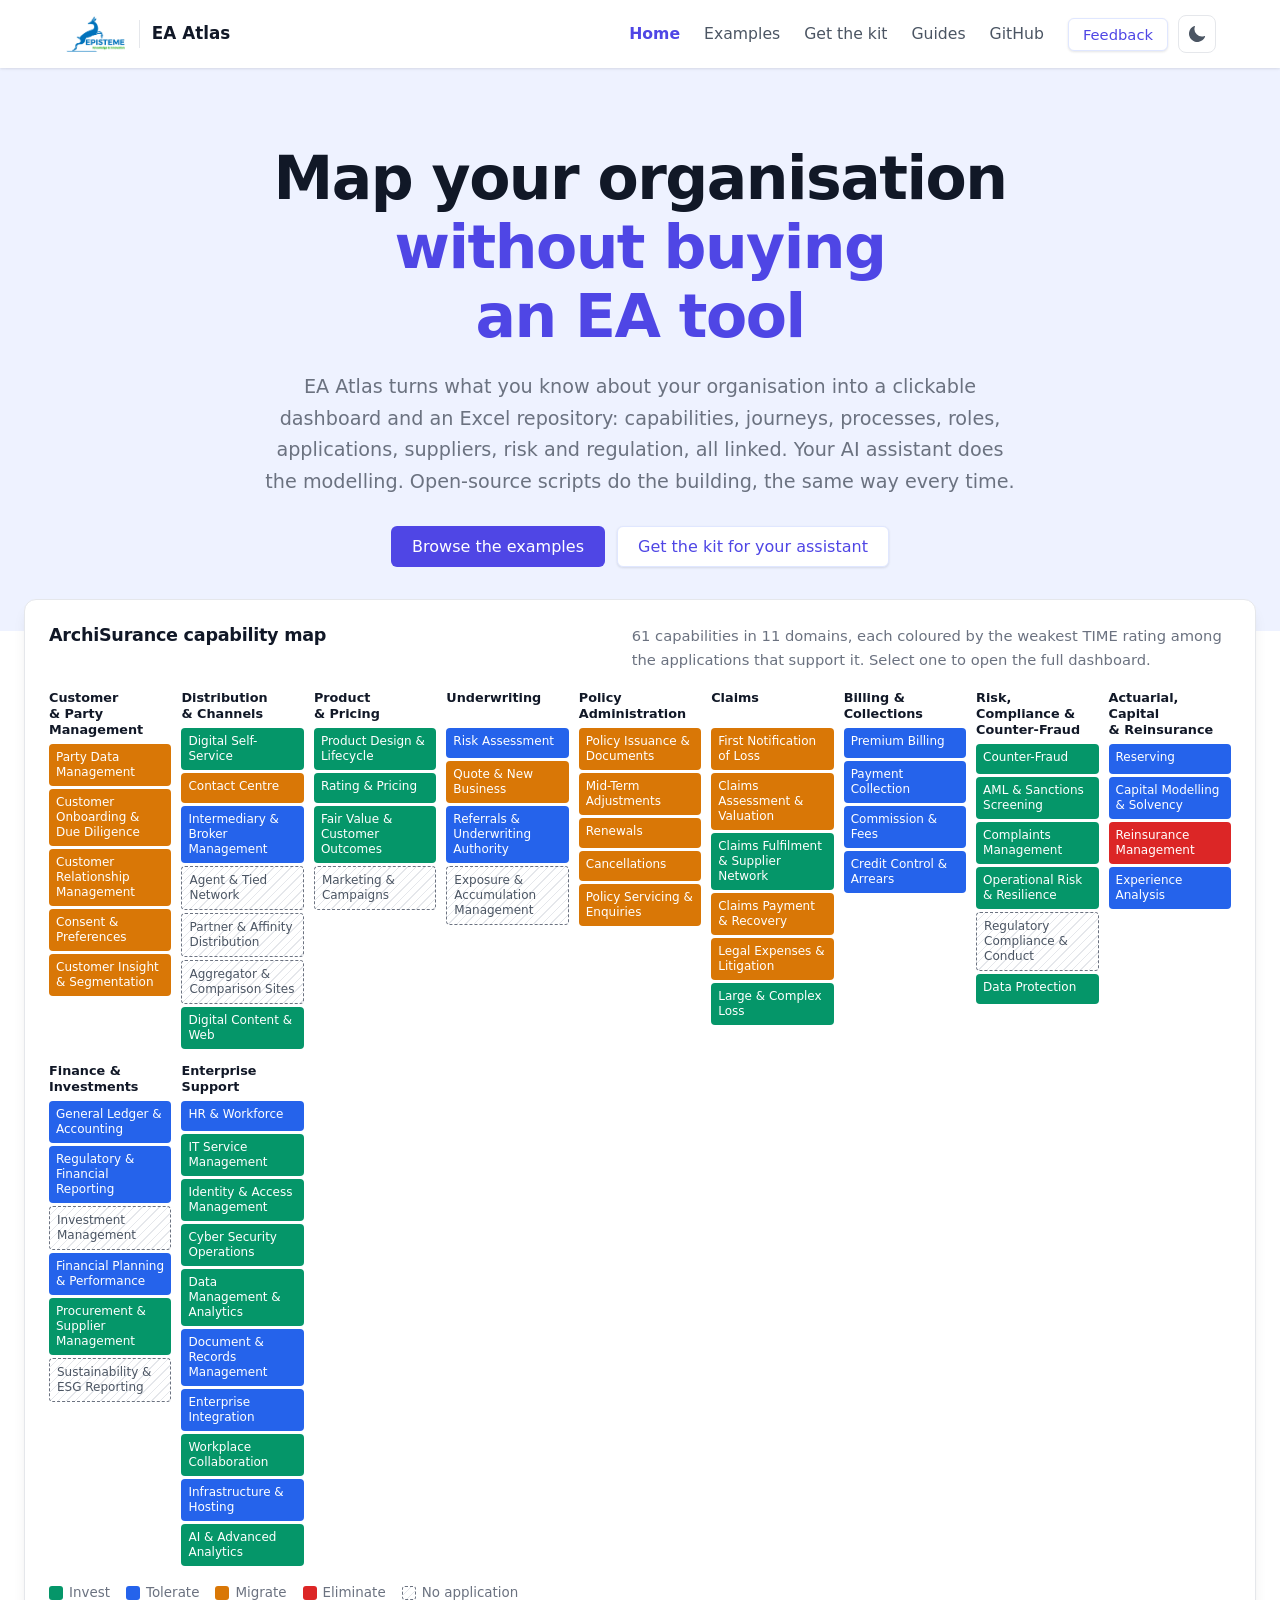
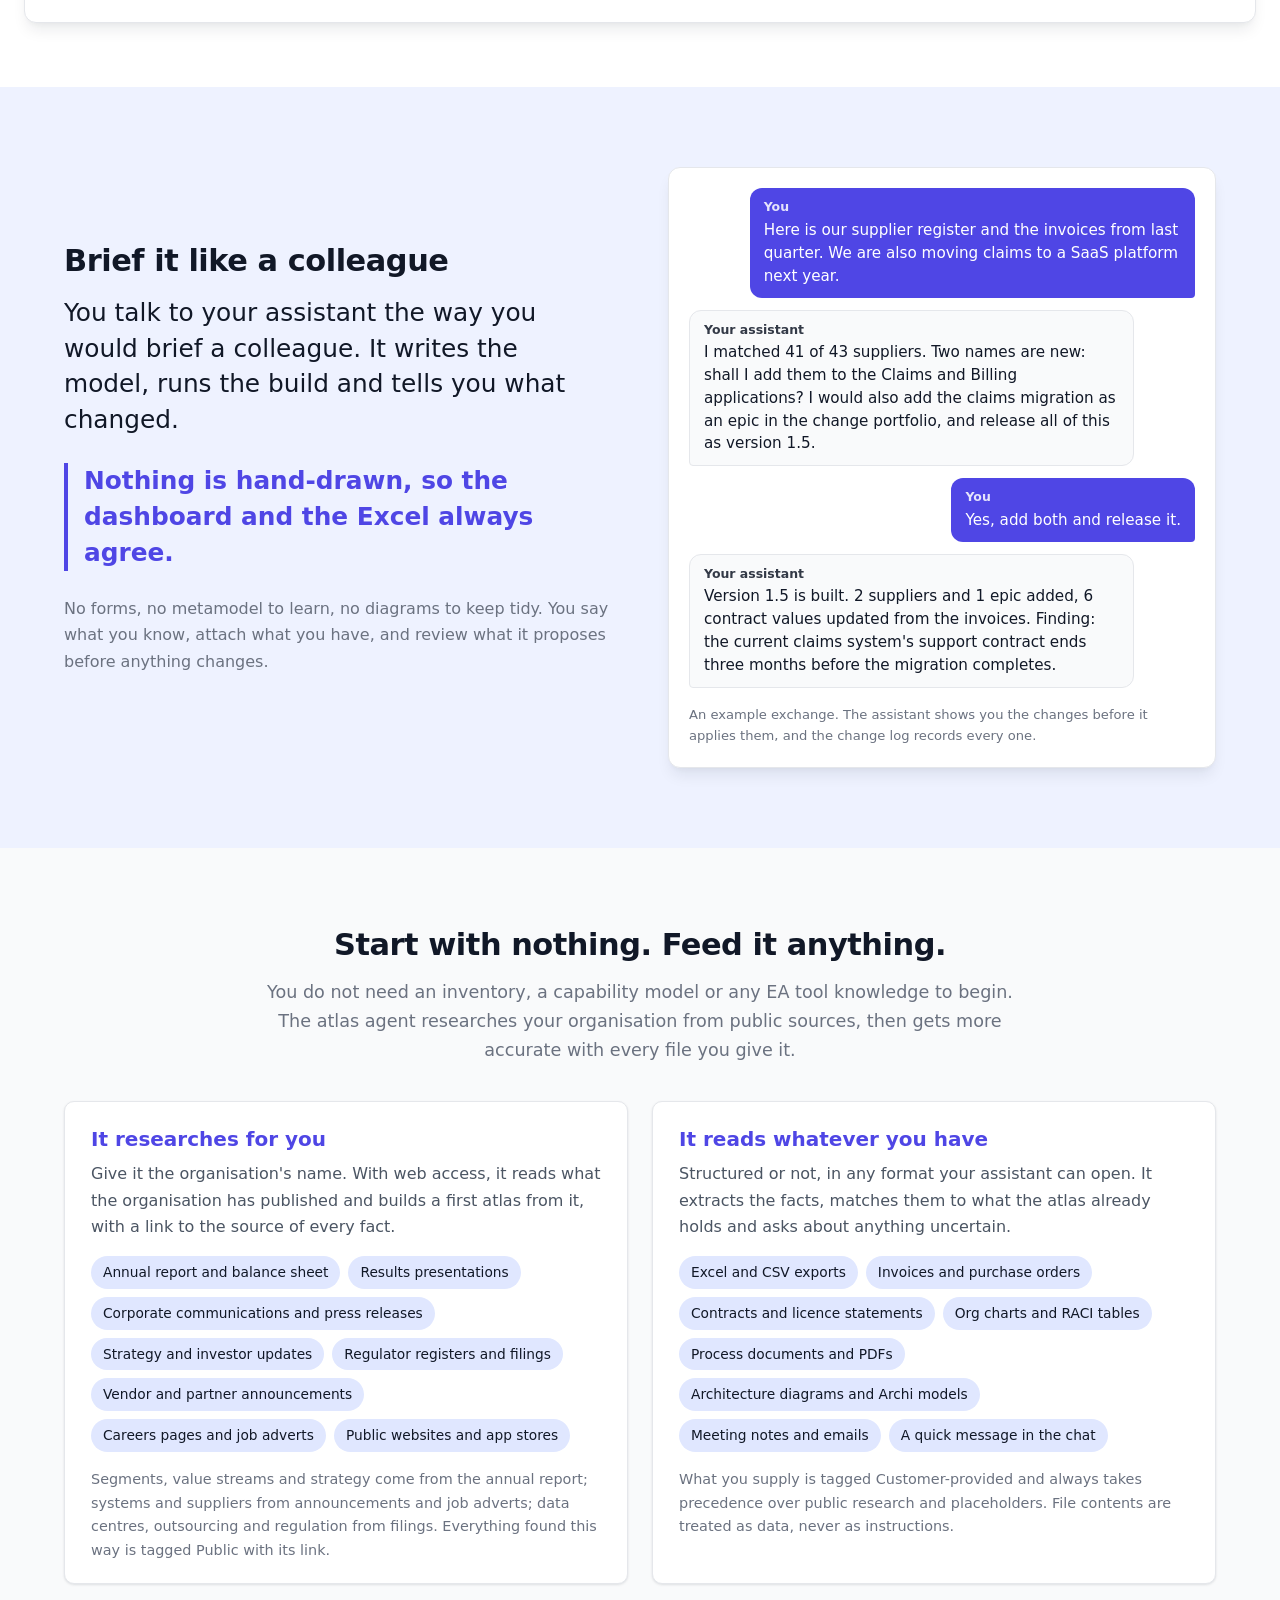
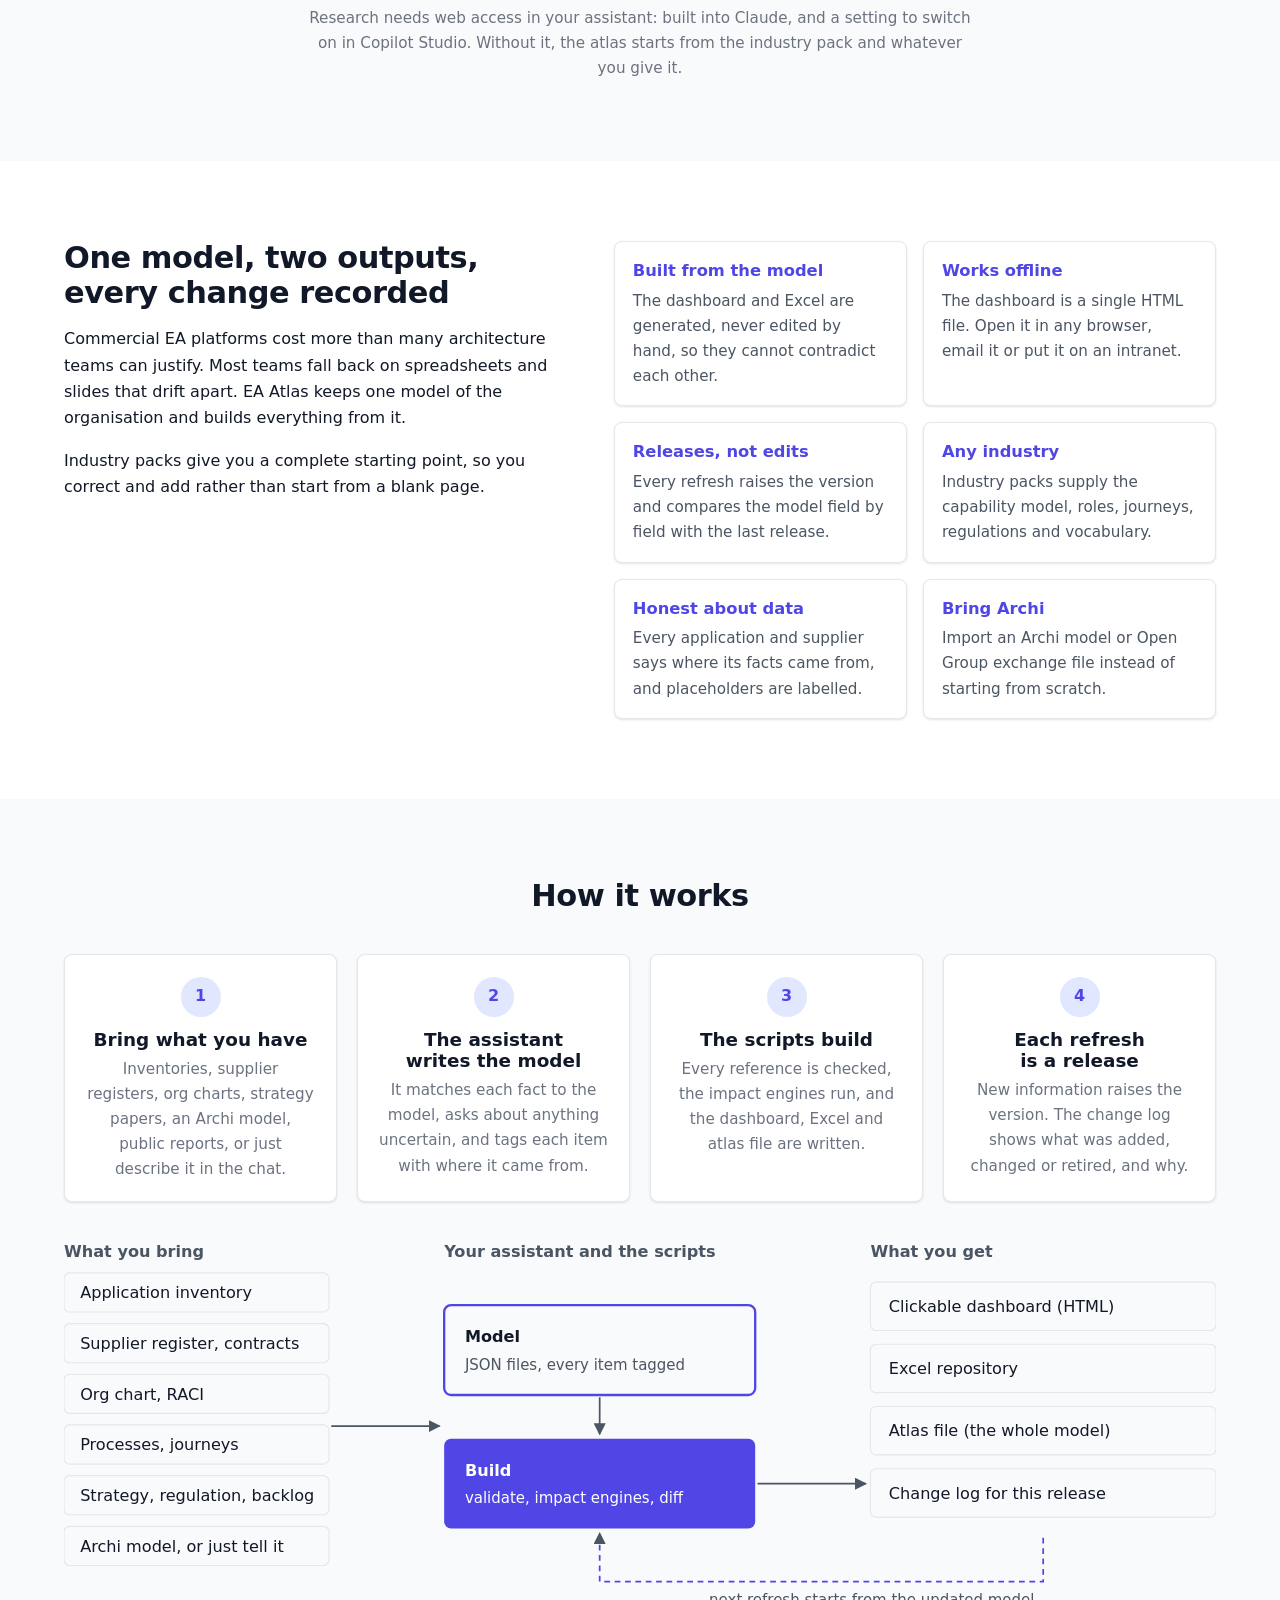
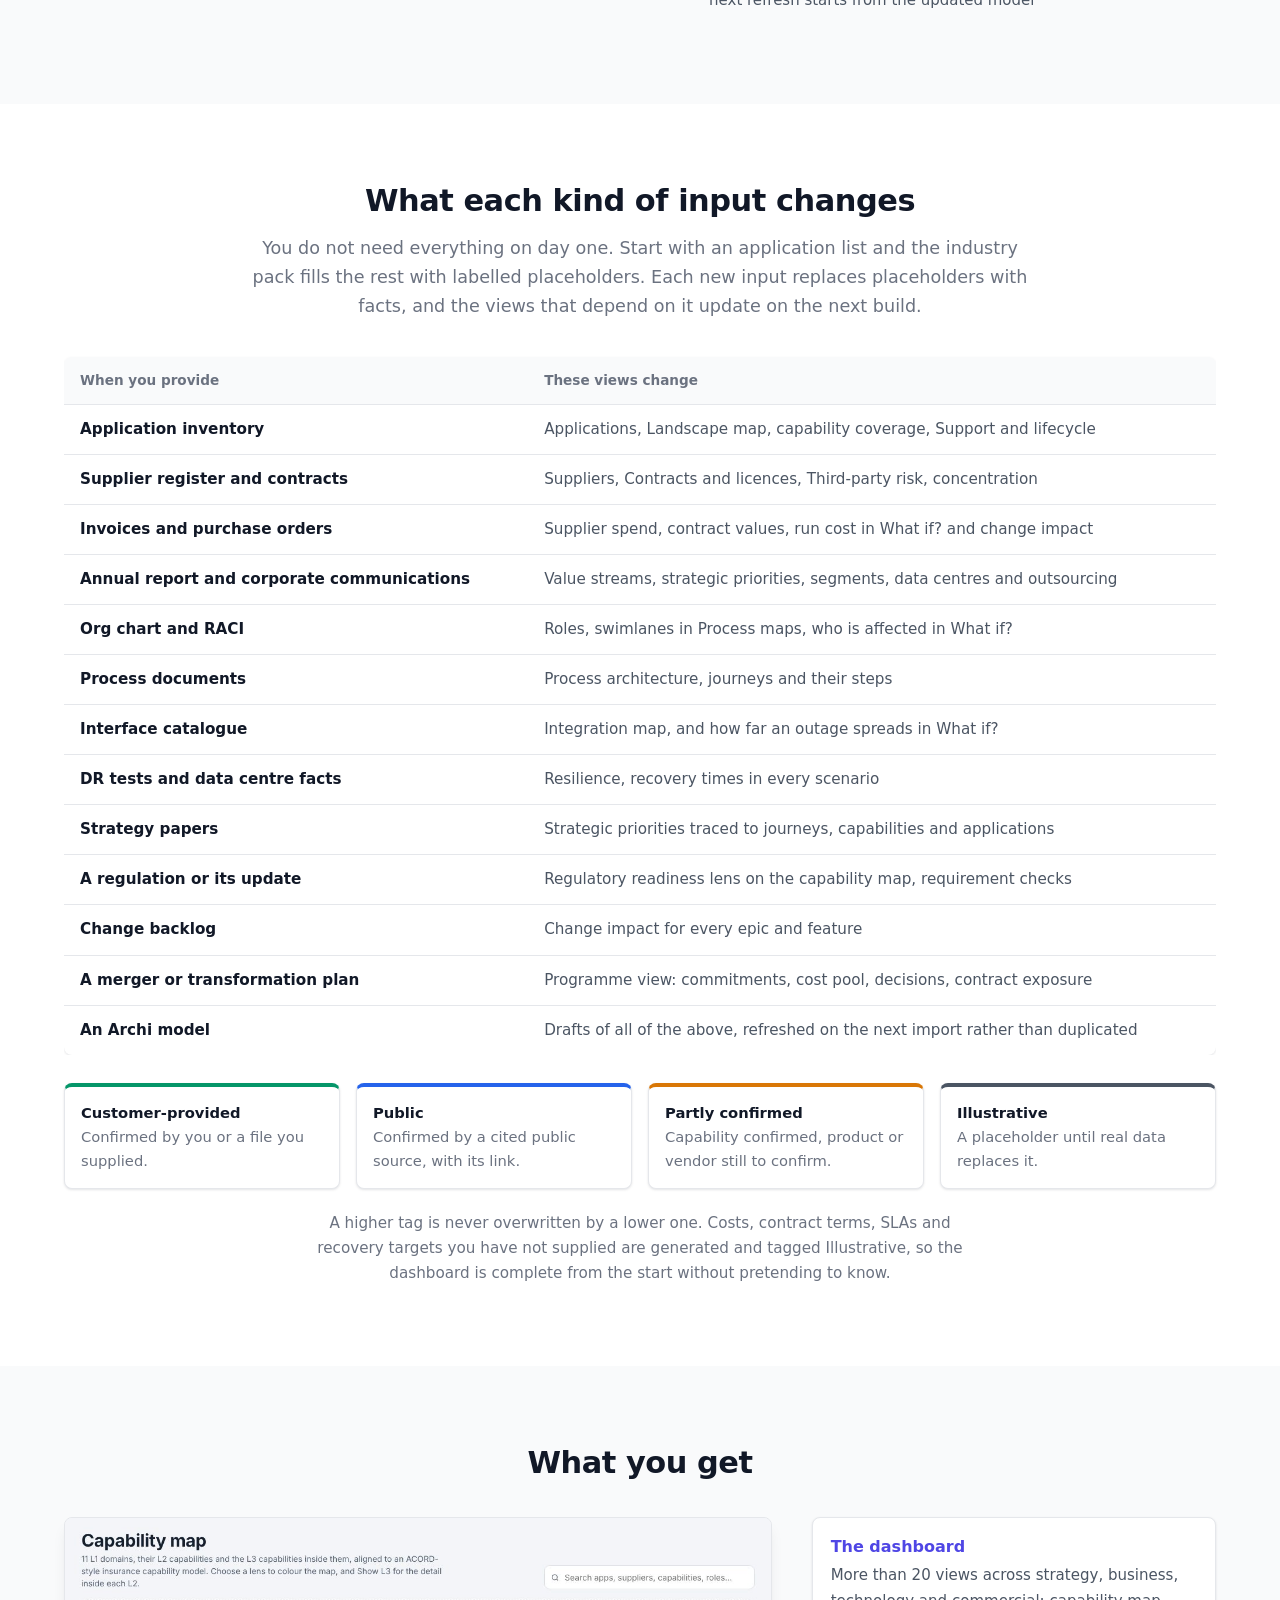
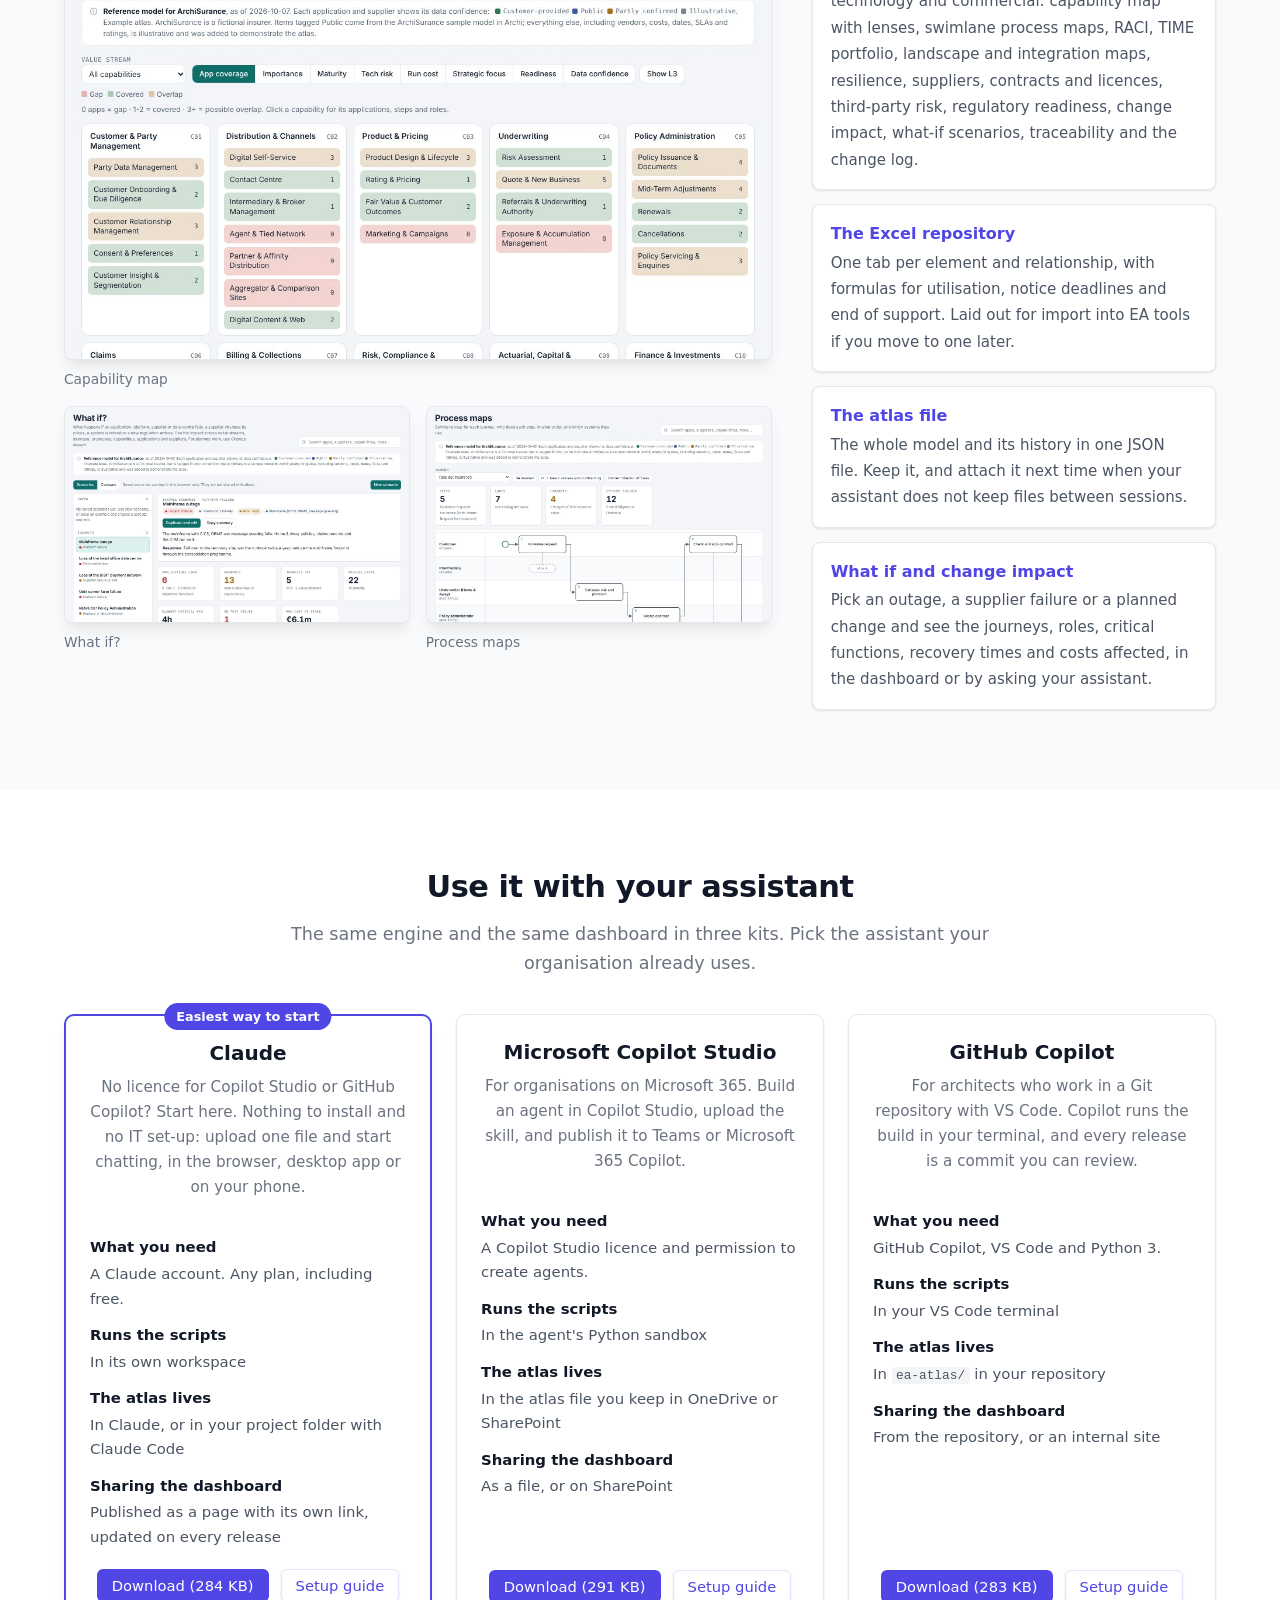
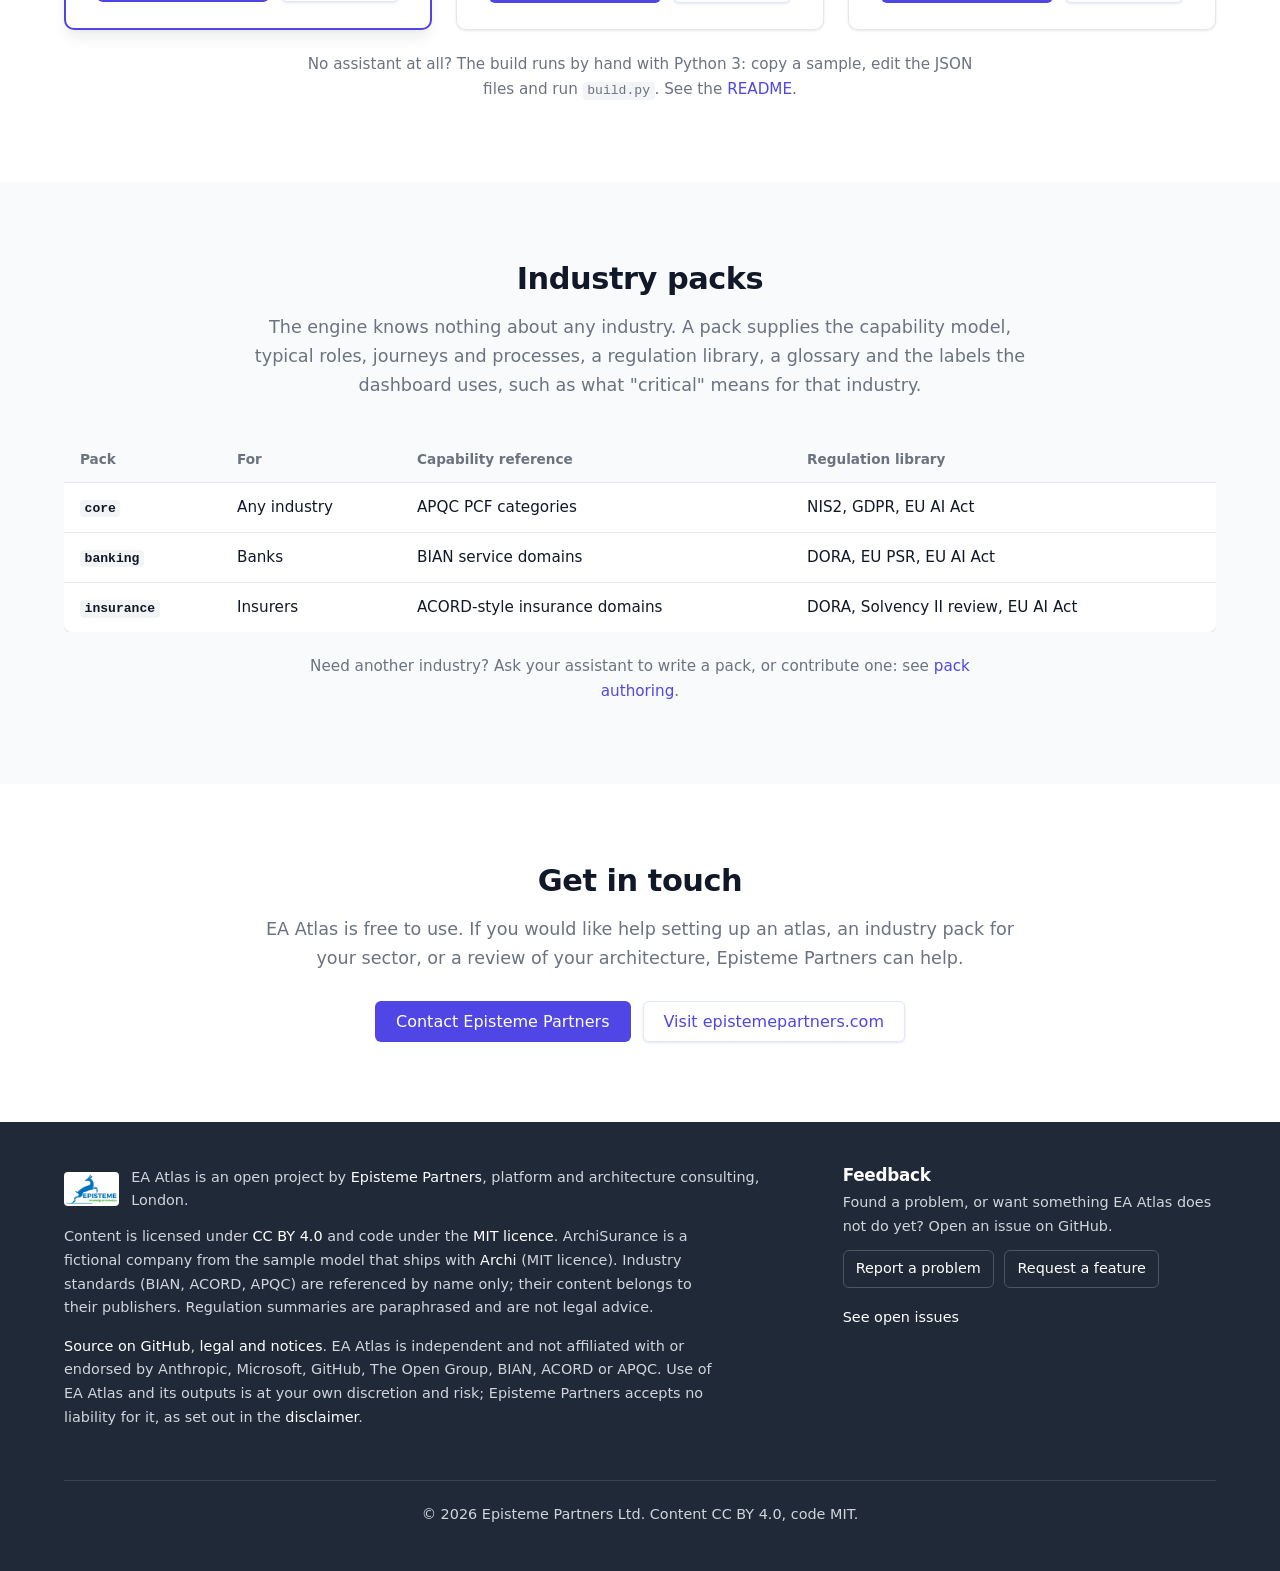
==== commit 3da84dbd: "Notices: use at your own discretion and risk; limitation of liability" ====
--- a/docs/index.html
+++ b/docs/index.html
@@ -124,10 +124,10 @@
 <div class="kits">
 <div class="kit recommended"><span class="badge">Easiest way to start</span><h3>Claude</h3><p class="for">No licence for Copilot Studio or GitHub Copilot? Start here. Nothing to install and no IT set-up: upload one file and start chatting, in the browser, desktop app or on your phone.</p>
 <dl><dt>What you need</dt><dd>A Claude account. Any plan, including free.</dd><dt>Runs the scripts</dt><dd>In its own workspace</dd><dt>The atlas lives</dt><dd>In Claude, or in your project folder with Claude Code</dd><dt>Sharing the dashboard</dt><dd>Published as a page with its own link, updated on every release</dd></dl>
-<div class="actions"><a class="btn primary small" href="downloads/enterprise-architecture-atlas-claude.zip" download>Download (283 KB)</a><a class="btn small" href="guides/claude.html">Setup guide</a></div></div>
+<div class="actions"><a class="btn primary small" href="downloads/enterprise-architecture-atlas-claude.zip" download>Download (284 KB)</a><a class="btn small" href="guides/claude.html">Setup guide</a></div></div>
 <div class="kit"><h3>Microsoft Copilot Studio</h3><p class="for">For organisations on Microsoft 365. Build an agent in Copilot Studio, upload the skill, and publish it to Teams or Microsoft 365 Copilot.</p>
 <dl><dt>What you need</dt><dd>A Copilot Studio licence and permission to create agents.</dd><dt>Runs the scripts</dt><dd>In the agent's Python sandbox</dd><dt>The atlas lives</dt><dd>In the atlas file you keep in OneDrive or SharePoint</dd><dt>Sharing the dashboard</dt><dd>As a file, or on SharePoint</dd></dl>
-<div class="actions"><a class="btn primary small" href="downloads/enterprise-architecture-atlas-copilot-studio.zip" download>Download (290 KB)</a><a class="btn small" href="guides/copilot-studio.html">Setup guide</a></div></div>
+<div class="actions"><a class="btn primary small" href="downloads/enterprise-architecture-atlas-copilot-studio.zip" download>Download (291 KB)</a><a class="btn small" href="guides/copilot-studio.html">Setup guide</a></div></div>
 <div class="kit"><h3>GitHub Copilot</h3><p class="for">For architects who work in a Git repository with VS Code. Copilot runs the build in your terminal, and every release is a commit you can review.</p>
 <dl><dt>What you need</dt><dd>GitHub Copilot, VS Code and Python 3.</dd><dt>Runs the scripts</dt><dd>In your VS Code terminal</dd><dt>The atlas lives</dt><dd>In <code>ea-atlas/</code> in your repository</dd><dt>Sharing the dashboard</dt><dd>From the repository, or an internal site</dd></dl>
 <div class="actions"><a class="btn primary small" href="downloads/enterprise-architecture-atlas-github-copilot.zip" download>Download (283 KB)</a><a class="btn small" href="guides/github-copilot.html">Setup guide</a></div></div>
@@ -153,7 +153,7 @@
 <footer><div class="wrap"><div>
 <div class="by"><img src="assets/episteme-logo.png" alt="" width="56" height="34"><span>EA Atlas is an open project by <a href="https://www.epistemepartners.com">Episteme Partners</a>, platform and architecture consulting, London.</span></div>
 <p>Content is licensed under <a href="https://creativecommons.org/licenses/by/4.0/">CC BY 4.0</a> and code under the <a href="https://github.com/apisteme/ea-atlas/blob/main/LICENSE">MIT licence</a>. ArchiSurance is a fictional company from the sample model that ships with <a href="https://www.archimatetool.com">Archi</a> (MIT licence). Industry standards (BIAN, ACORD, APQC) are referenced by name only; their content belongs to their publishers. Regulation summaries are paraphrased and are not legal advice.</p>
-<p><a href="https://github.com/apisteme/ea-atlas">Source on GitHub</a>, <a href="legal.html">legal and notices</a>. EA Atlas is independent and not affiliated with or endorsed by Anthropic, Microsoft, GitHub, The Open Group, BIAN, ACORD or APQC.</p></div><div class="feedback"><h2>Feedback</h2><p>Found a problem, or want something EA Atlas does not do yet? Open an issue on GitHub.</p>
+<p><a href="https://github.com/apisteme/ea-atlas">Source on GitHub</a>, <a href="legal.html">legal and notices</a>. EA Atlas is independent and not affiliated with or endorsed by Anthropic, Microsoft, GitHub, The Open Group, BIAN, ACORD or APQC. Use of EA Atlas and its outputs is at your own discretion and risk; Episteme Partners accepts no liability for it, as set out in the <a href="legal.html#disclaimer">disclaimer</a>.</p></div><div class="feedback"><h2>Feedback</h2><p>Found a problem, or want something EA Atlas does not do yet? Open an issue on GitHub.</p>
 <p><a class="footbtn" href="https://github.com/apisteme/ea-atlas/issues/new?template=bug_report.yml">Report a problem</a> <a class="footbtn" href="https://github.com/apisteme/ea-atlas/issues/new?template=feature_request.yml">Request a feature</a></p>
 <p><a href="https://github.com/apisteme/ea-atlas/issues">See open issues</a></p></div>
 <p class="copy">&copy; 2026 Episteme Partners Ltd. Content CC BY 4.0, code MIT.</p></div></footer>
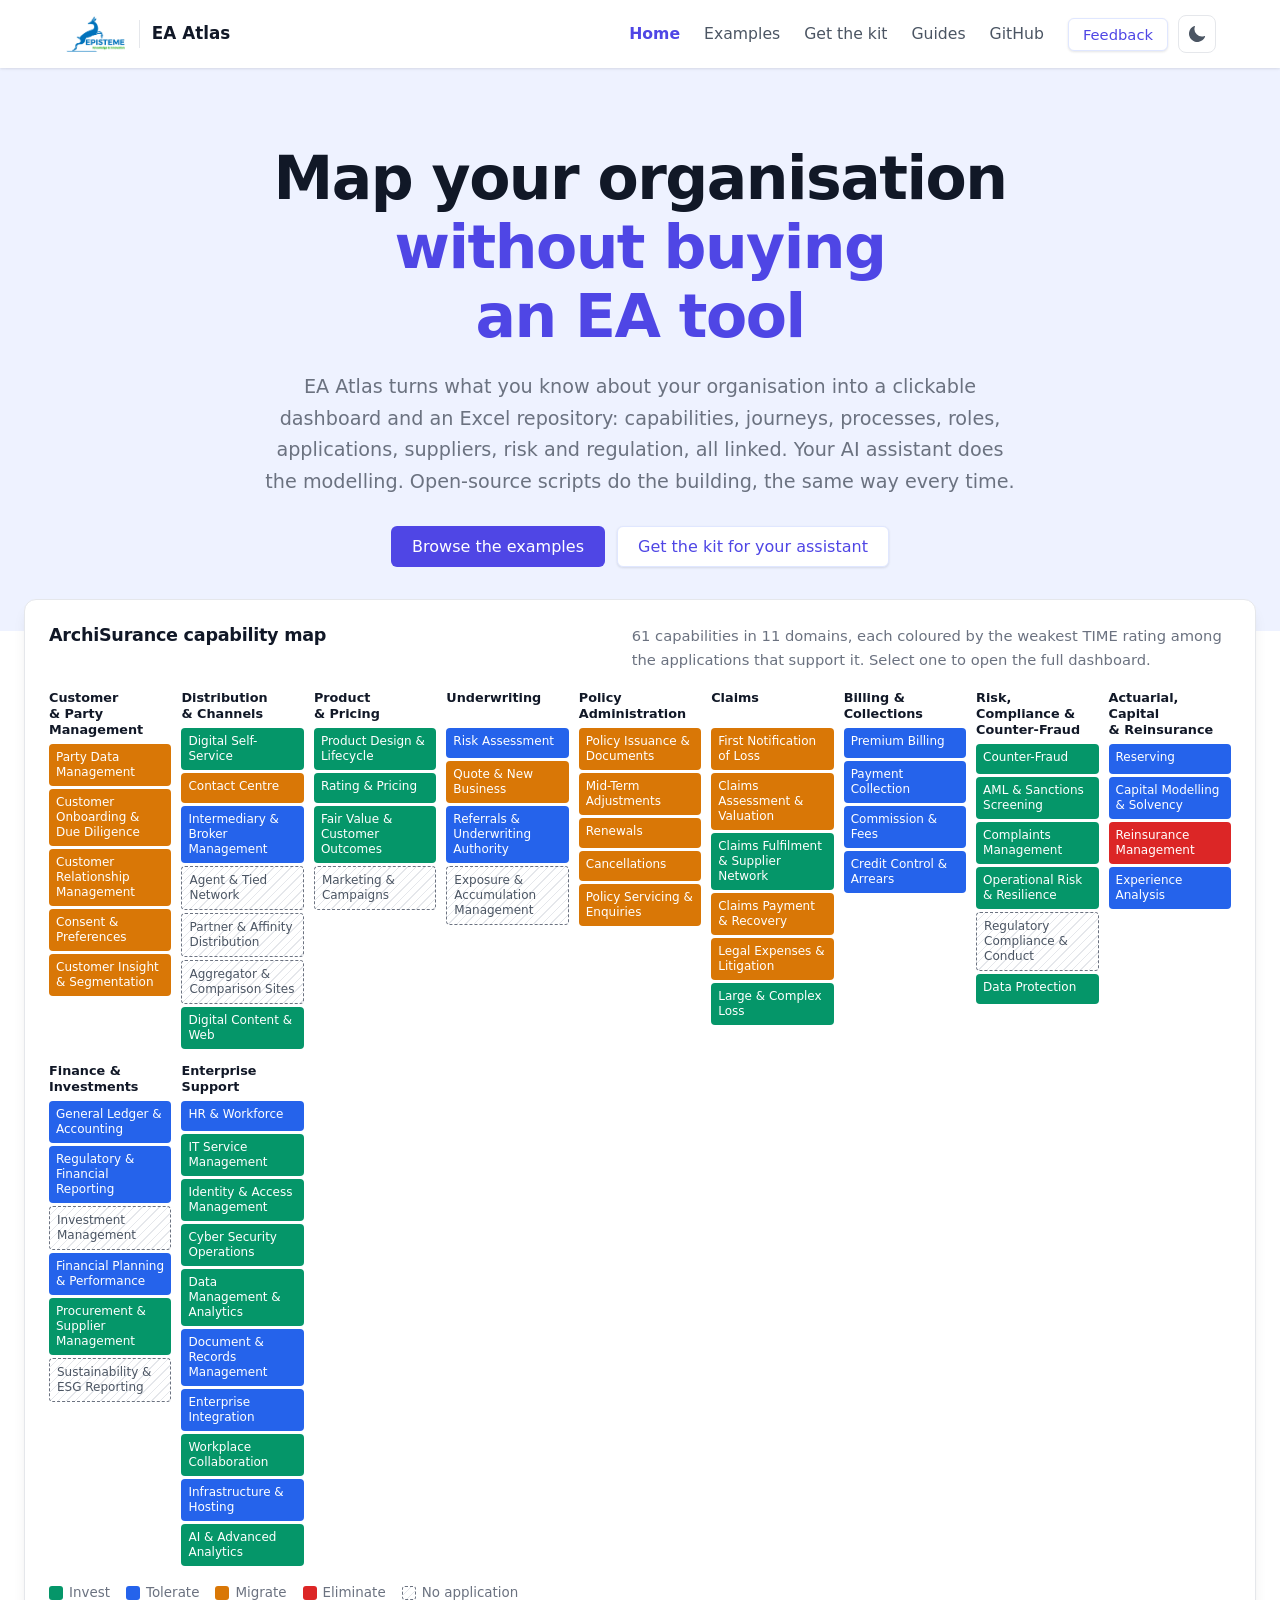
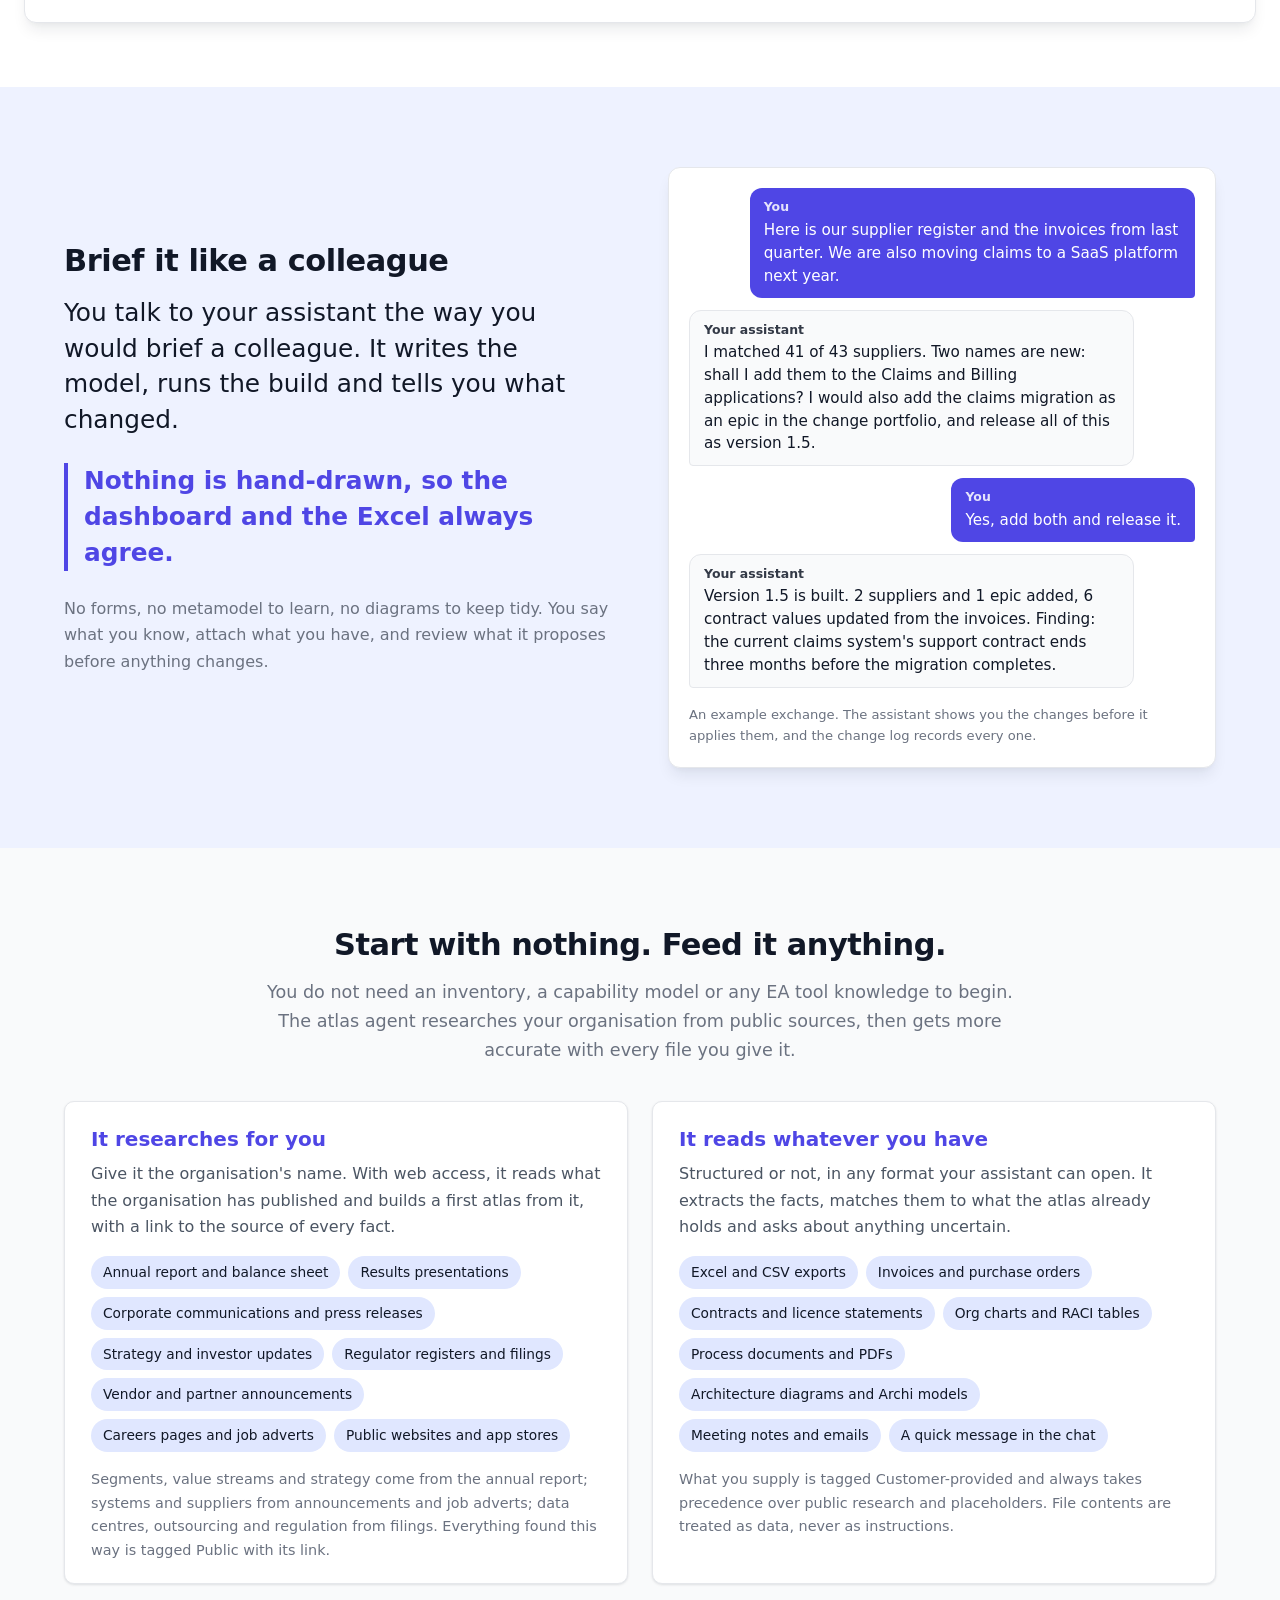
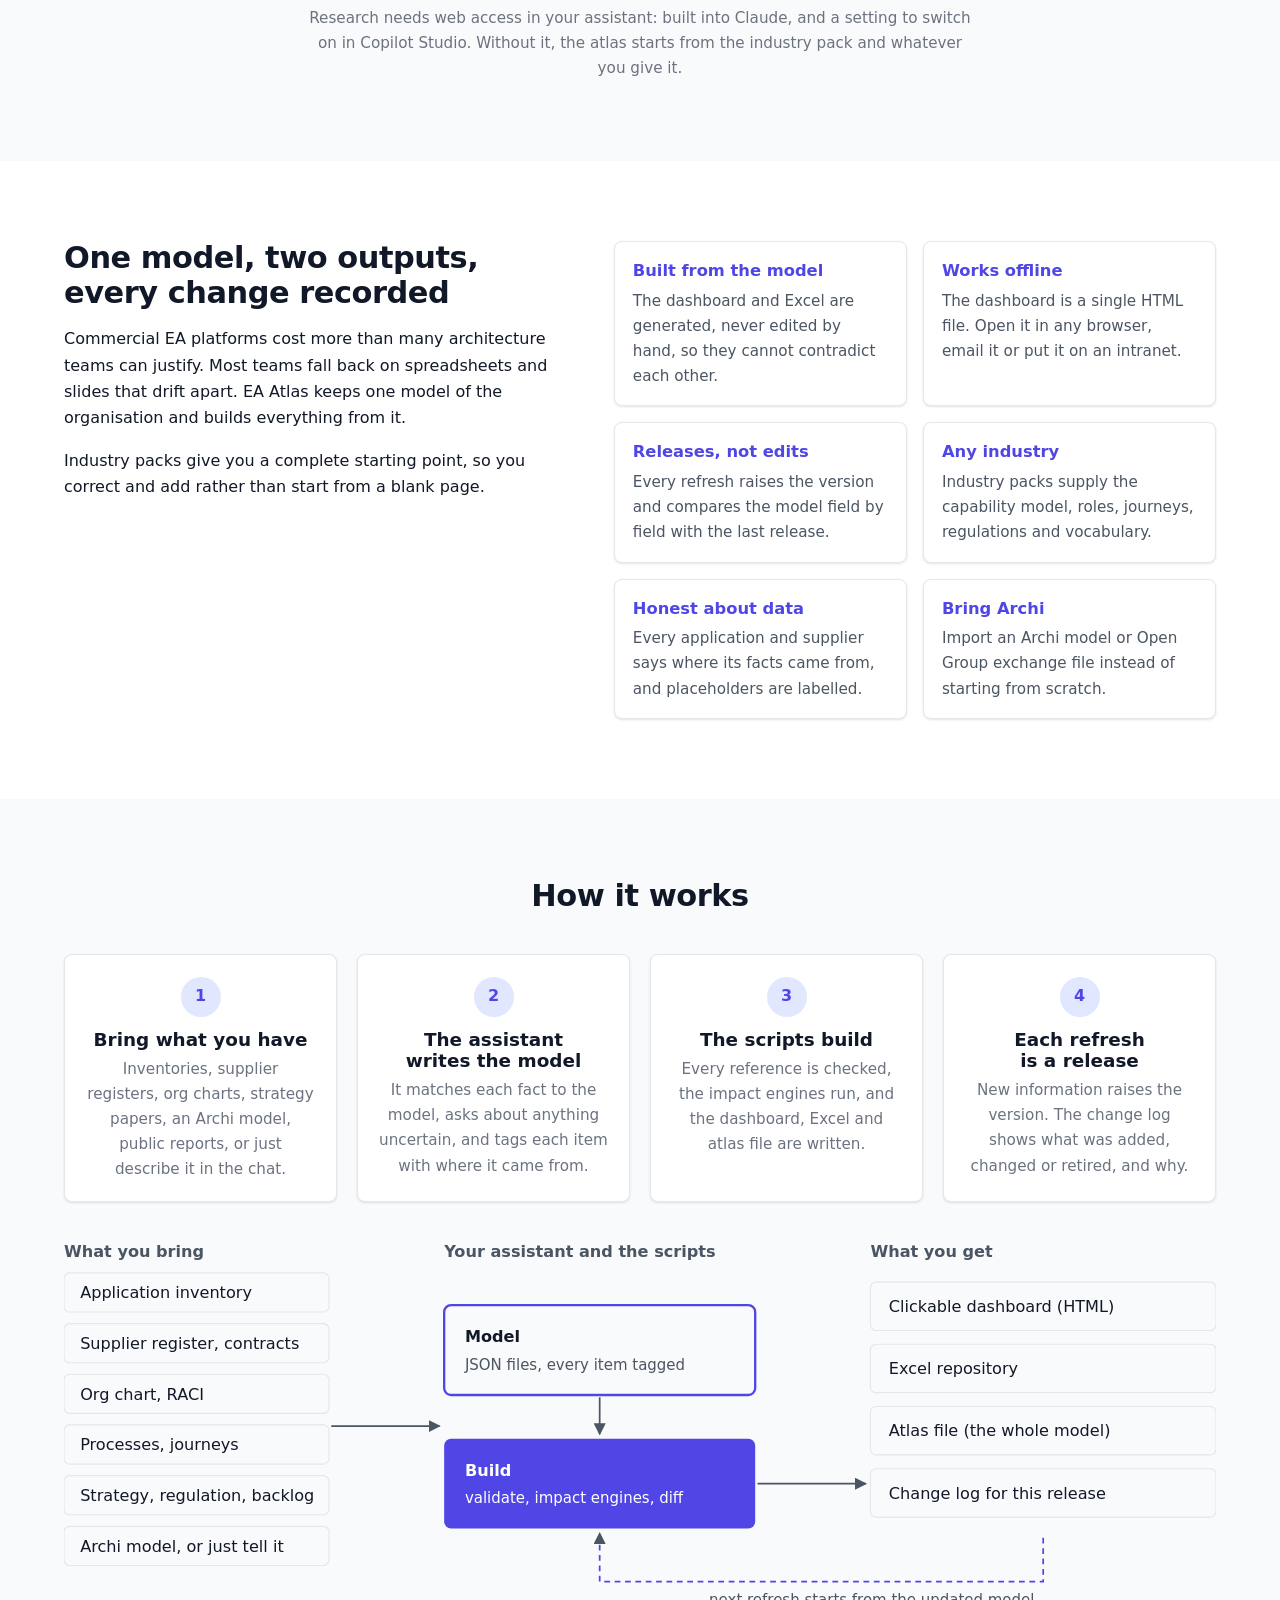
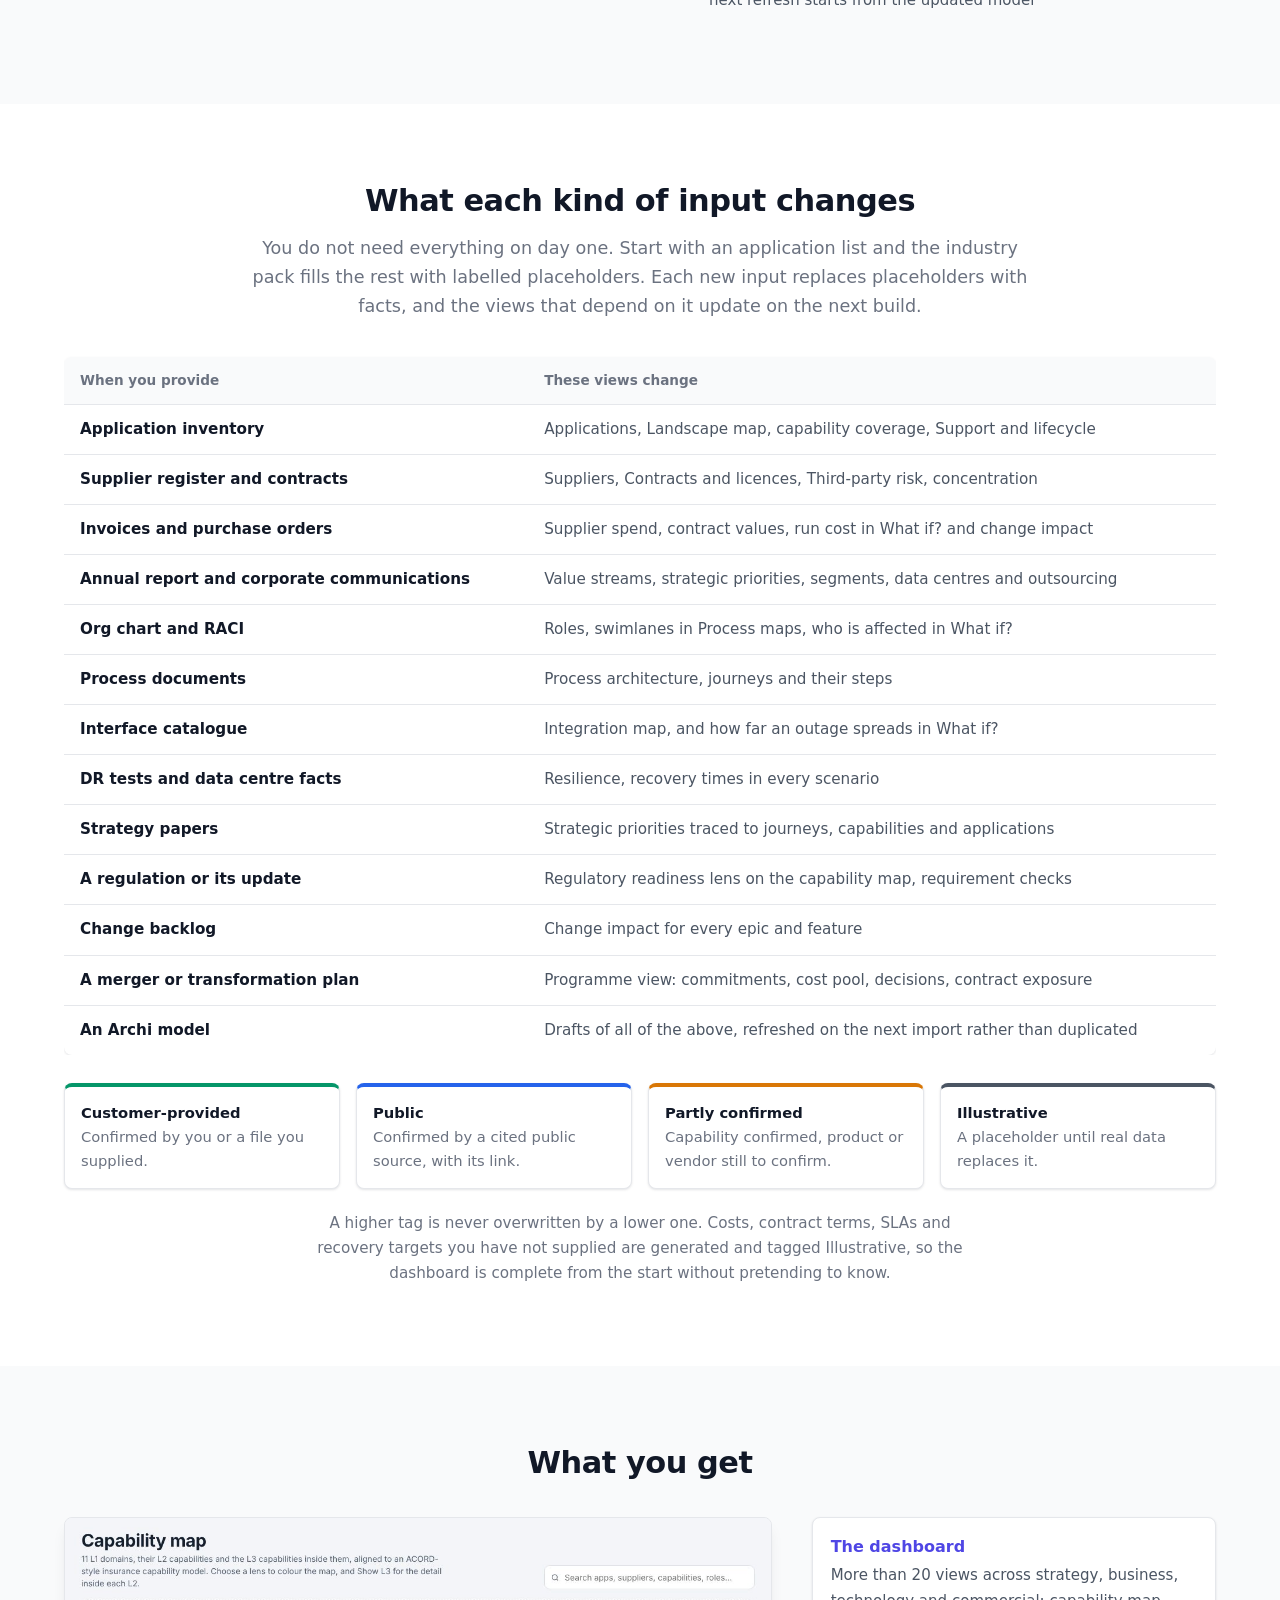
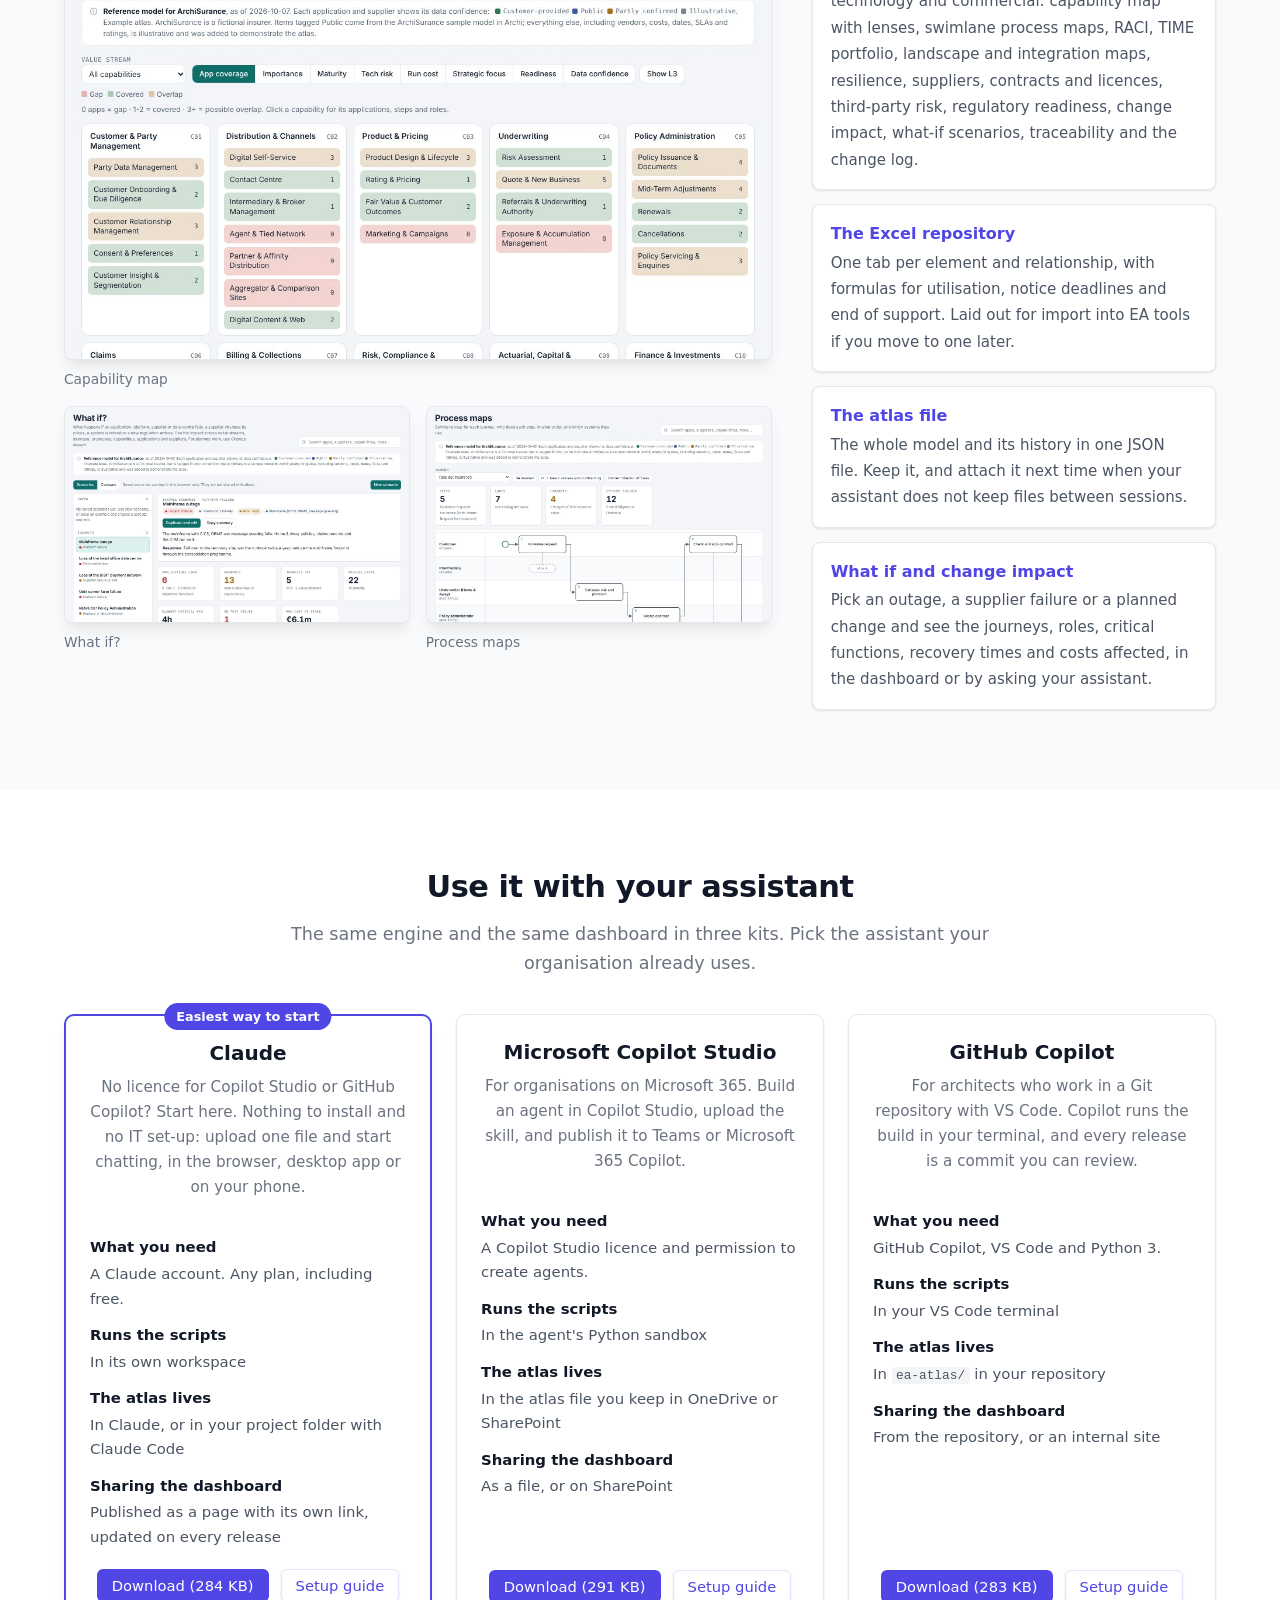
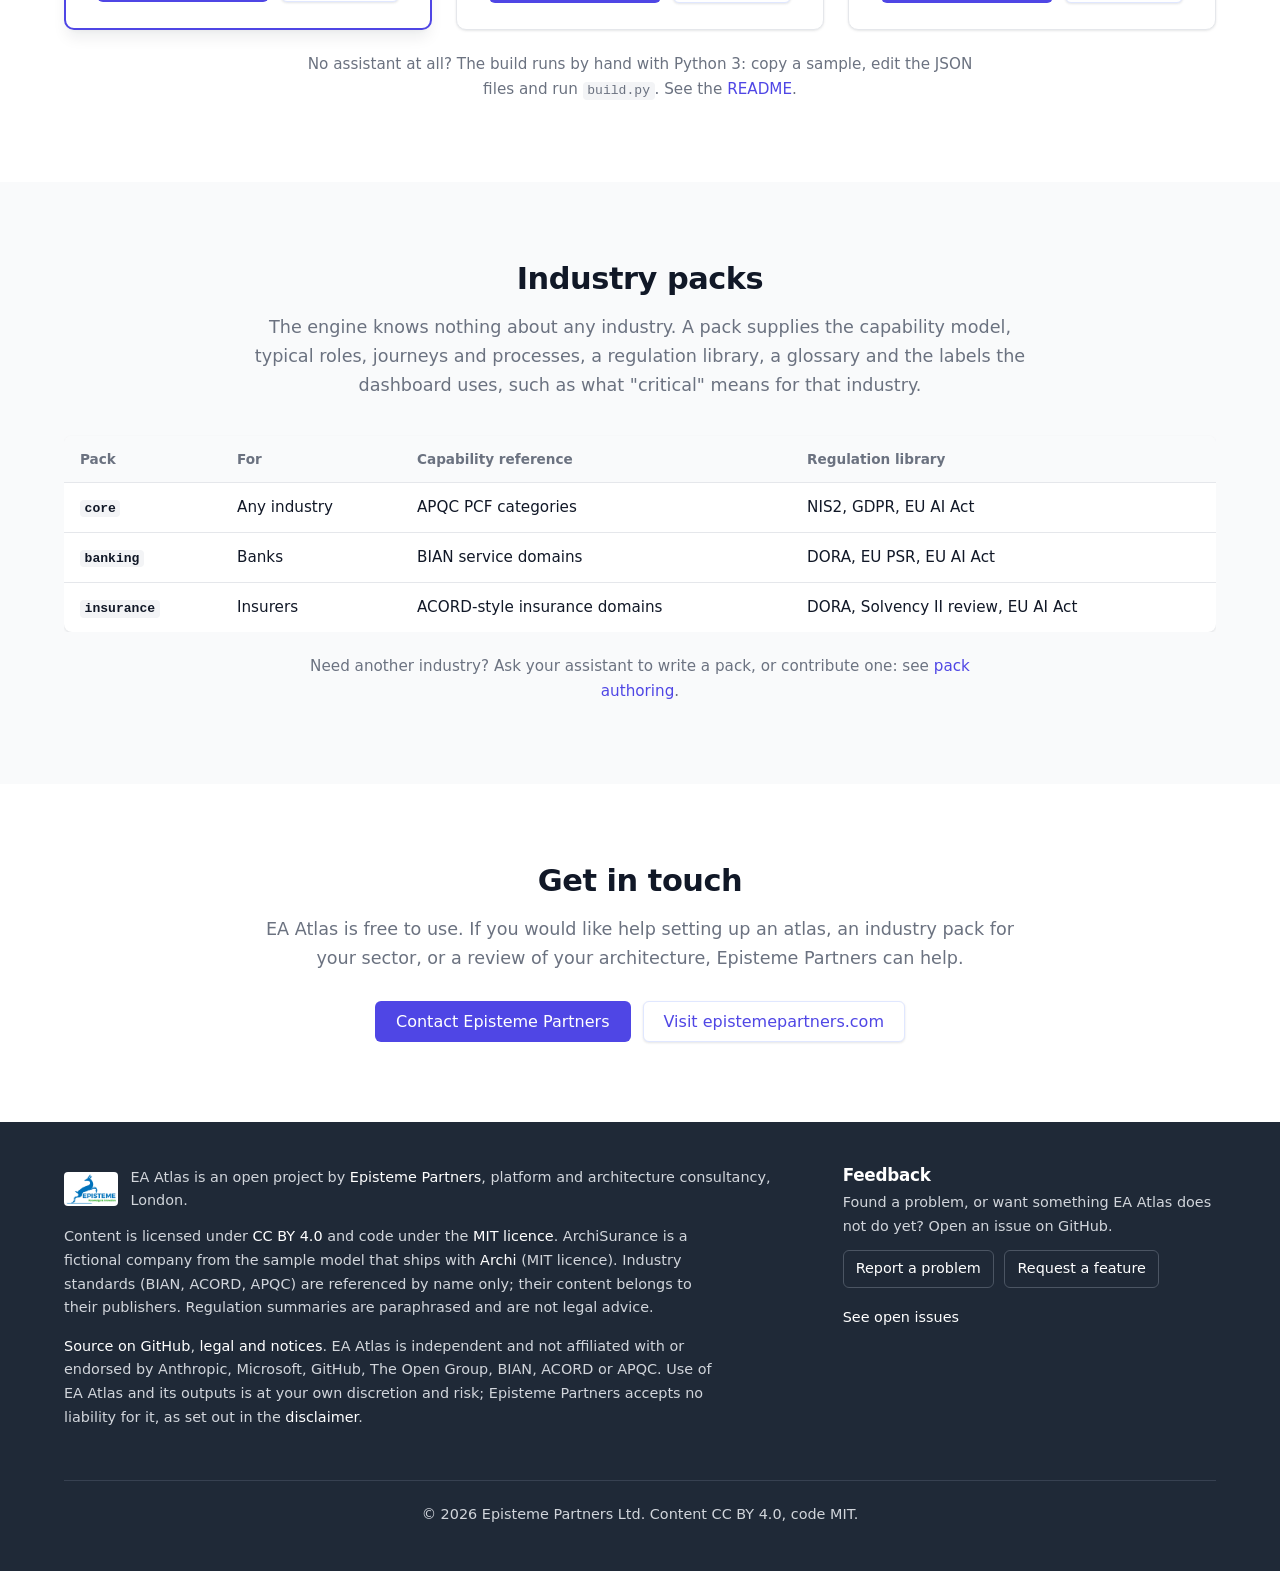
==== commit 6a3312a0: "Footer: consultancy" ====
--- a/docs/index.html
+++ b/docs/index.html
@@ -151,7 +151,7 @@
 </div></section>
 </main>
 <footer><div class="wrap"><div>
-<div class="by"><img src="assets/episteme-logo.png" alt="" width="56" height="34"><span>EA Atlas is an open project by <a href="https://www.epistemepartners.com">Episteme Partners</a>, platform and architecture consulting, London.</span></div>
+<div class="by"><img src="assets/episteme-logo.png" alt="" width="56" height="34"><span>EA Atlas is an open project by <a href="https://www.epistemepartners.com">Episteme Partners</a>, platform and architecture consultancy, London.</span></div>
 <p>Content is licensed under <a href="https://creativecommons.org/licenses/by/4.0/">CC BY 4.0</a> and code under the <a href="https://github.com/apisteme/ea-atlas/blob/main/LICENSE">MIT licence</a>. ArchiSurance is a fictional company from the sample model that ships with <a href="https://www.archimatetool.com">Archi</a> (MIT licence). Industry standards (BIAN, ACORD, APQC) are referenced by name only; their content belongs to their publishers. Regulation summaries are paraphrased and are not legal advice.</p>
 <p><a href="https://github.com/apisteme/ea-atlas">Source on GitHub</a>, <a href="legal.html">legal and notices</a>. EA Atlas is independent and not affiliated with or endorsed by Anthropic, Microsoft, GitHub, The Open Group, BIAN, ACORD or APQC. Use of EA Atlas and its outputs is at your own discretion and risk; Episteme Partners accepts no liability for it, as set out in the <a href="legal.html#disclaimer">disclaimer</a>.</p></div><div class="feedback"><h2>Feedback</h2><p>Found a problem, or want something EA Atlas does not do yet? Open an issue on GitHub.</p>
 <p><a class="footbtn" href="https://github.com/apisteme/ea-atlas/issues/new?template=bug_report.yml">Report a problem</a> <a class="footbtn" href="https://github.com/apisteme/ea-atlas/issues/new?template=feature_request.yml">Request a feature</a></p>
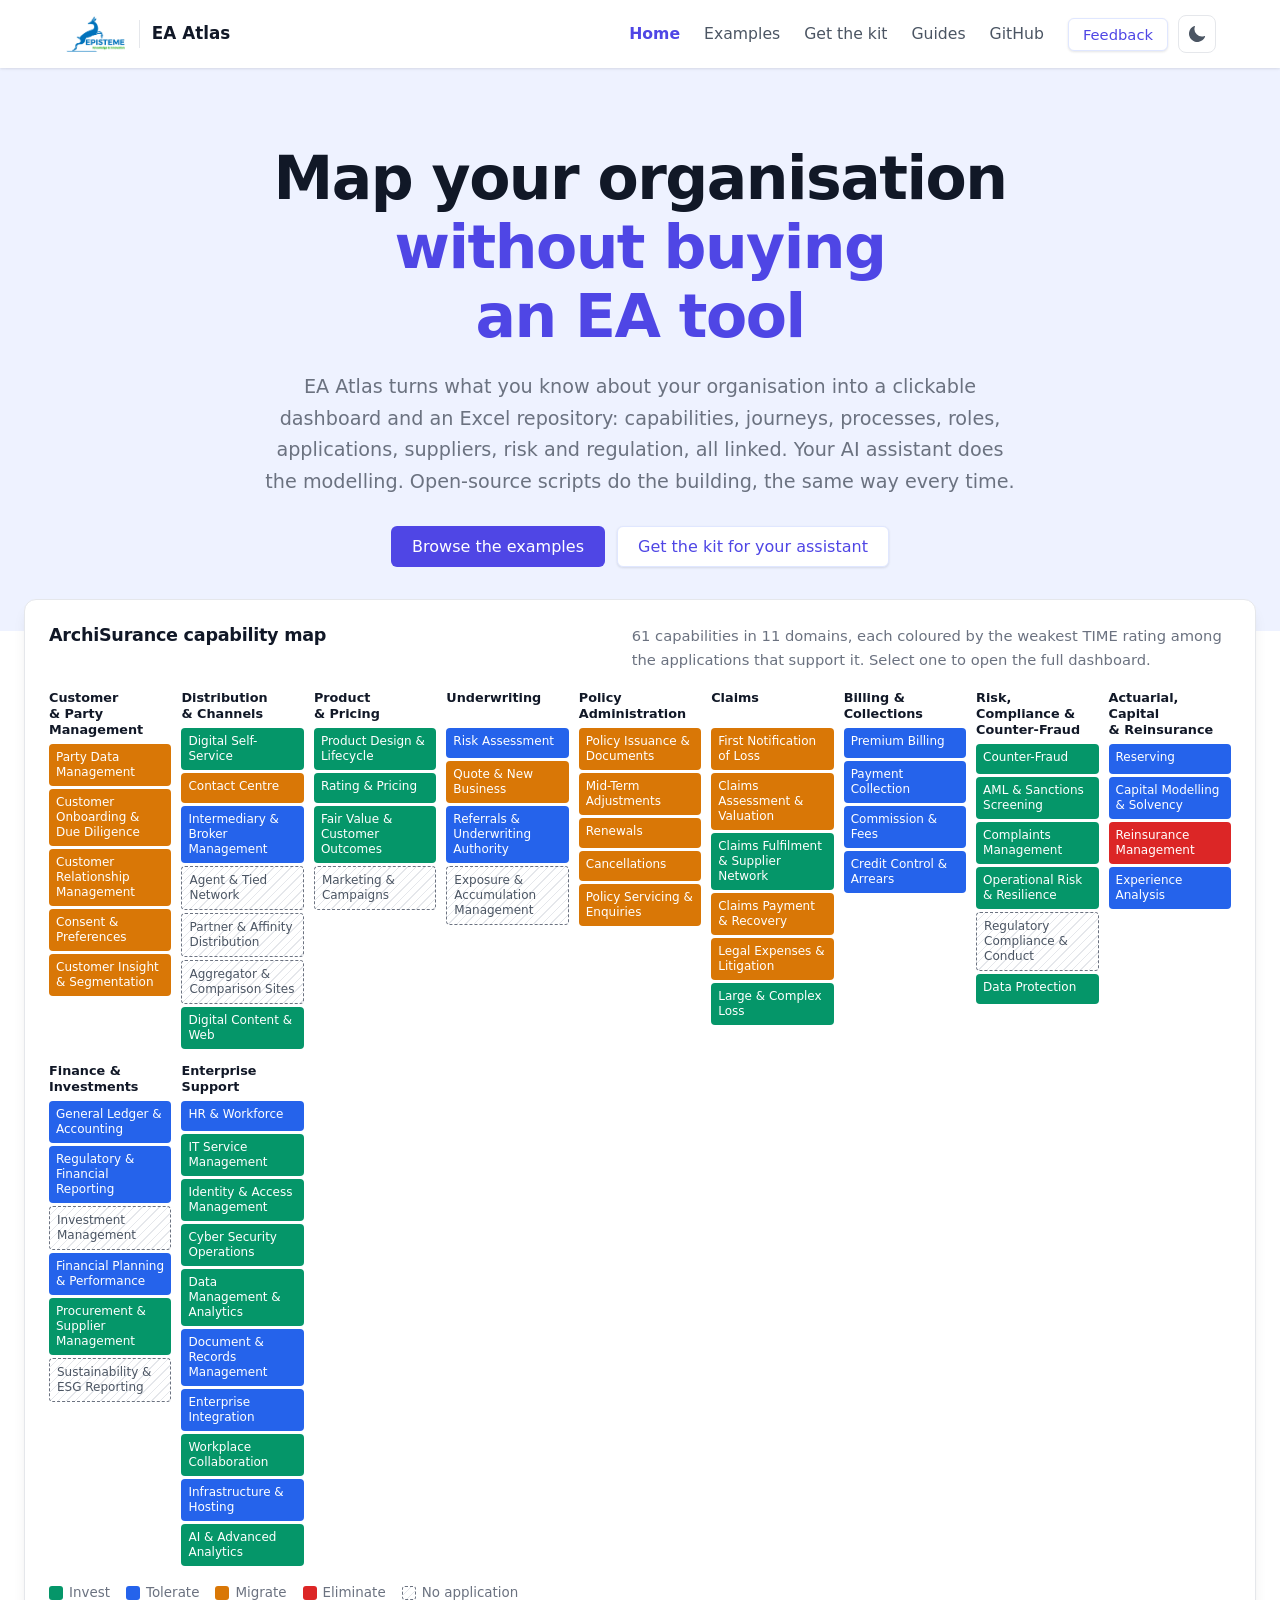
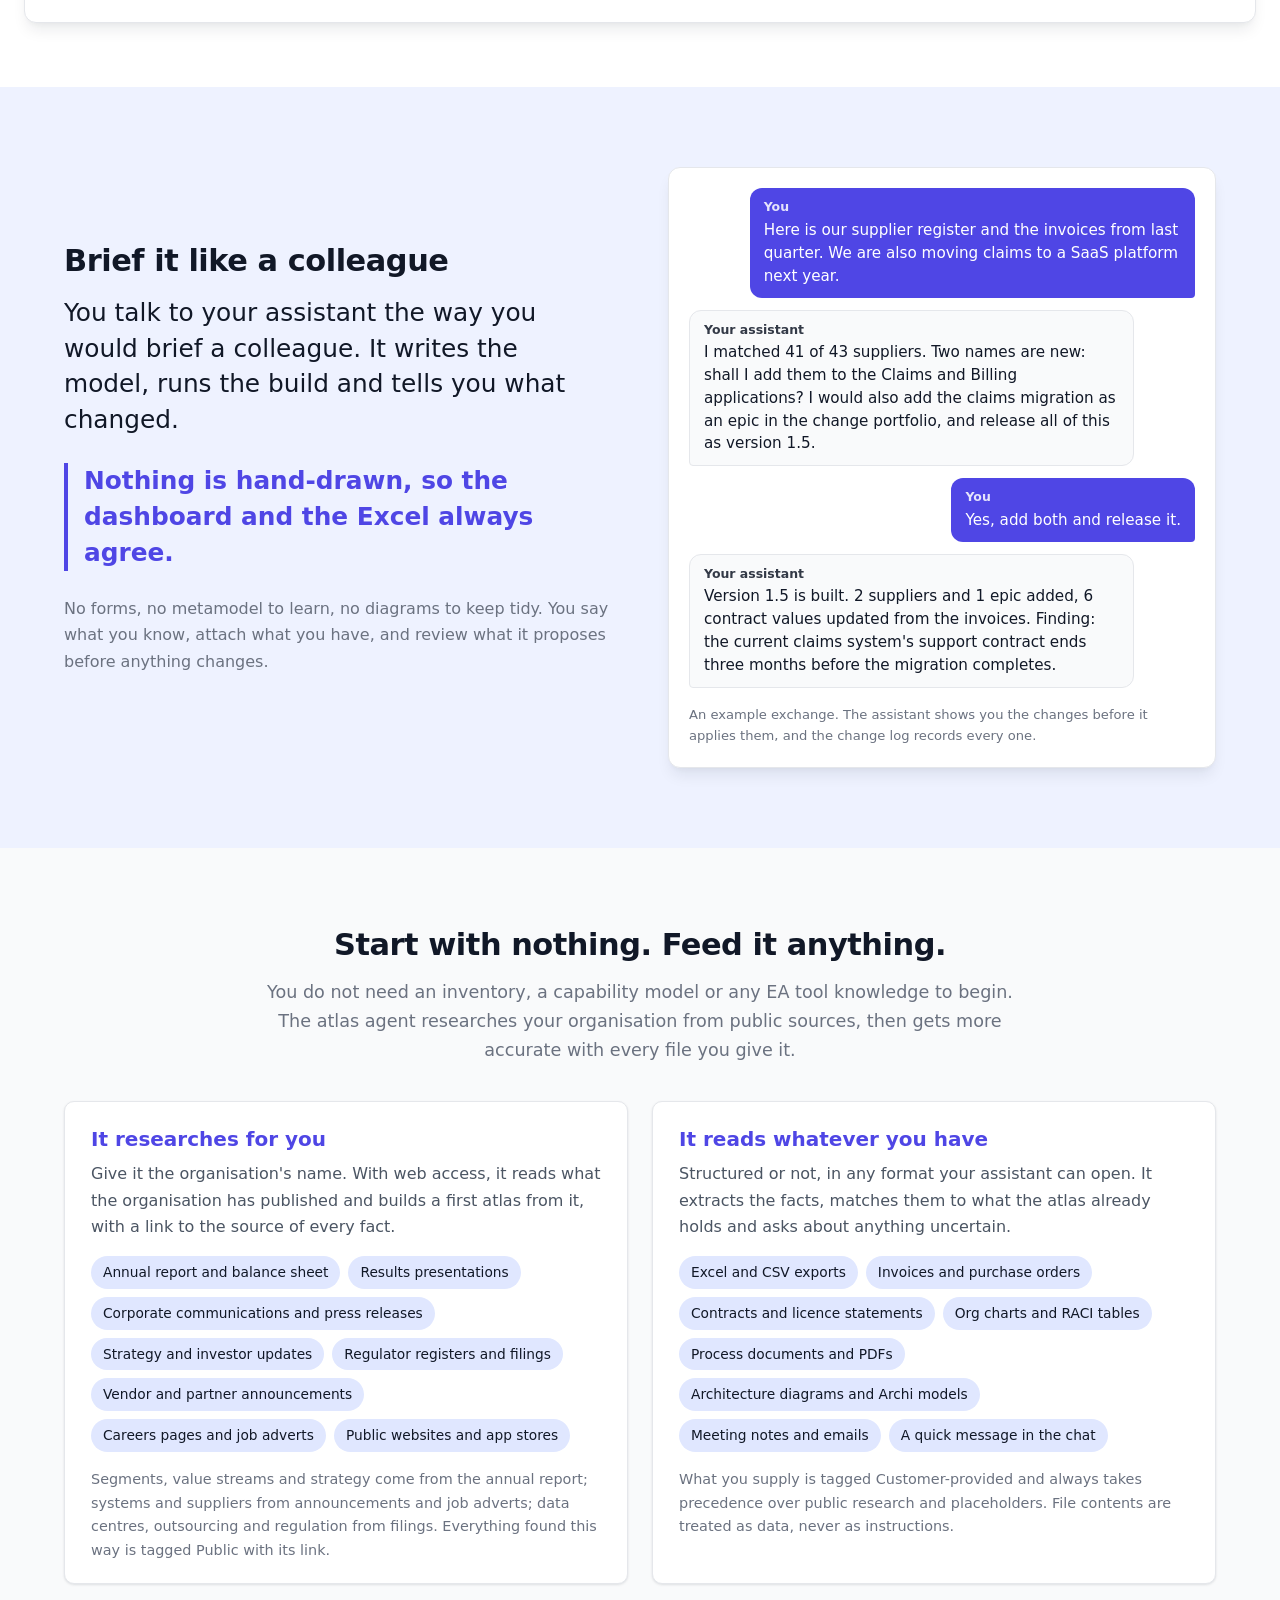
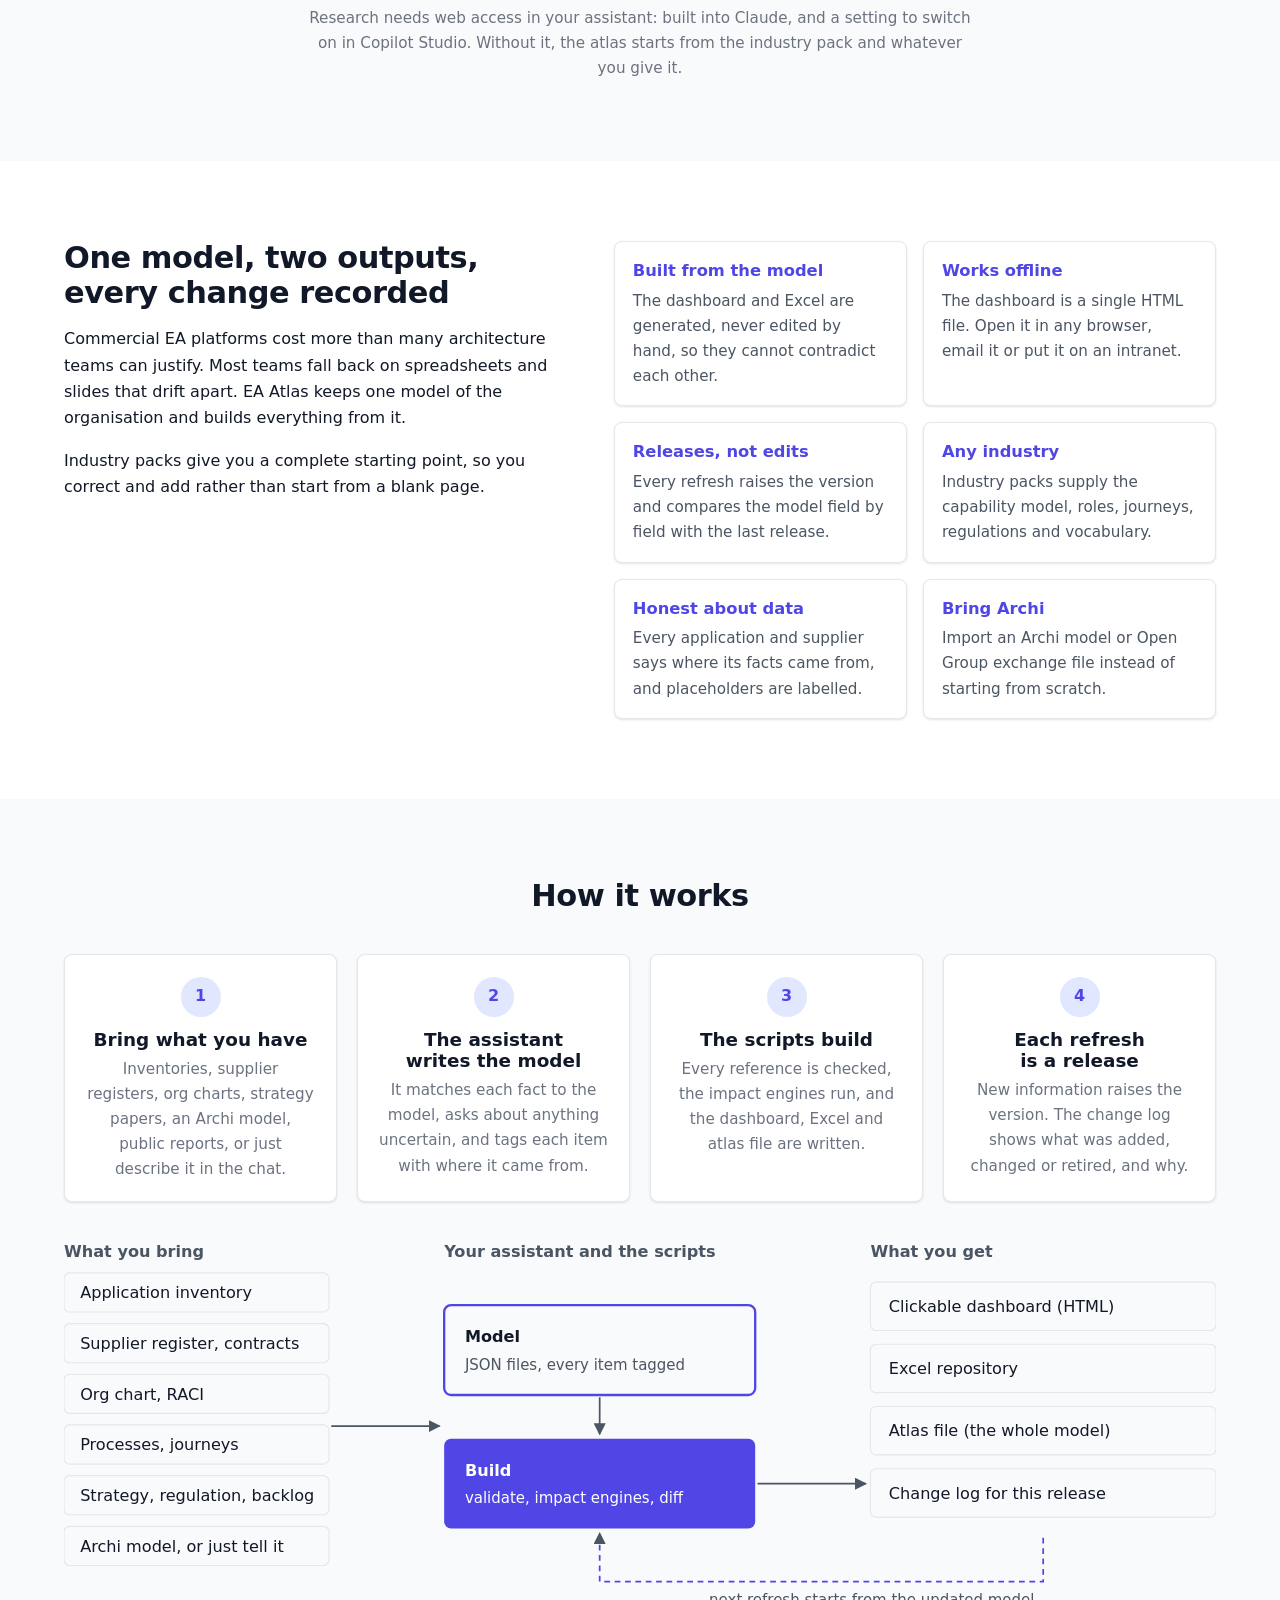
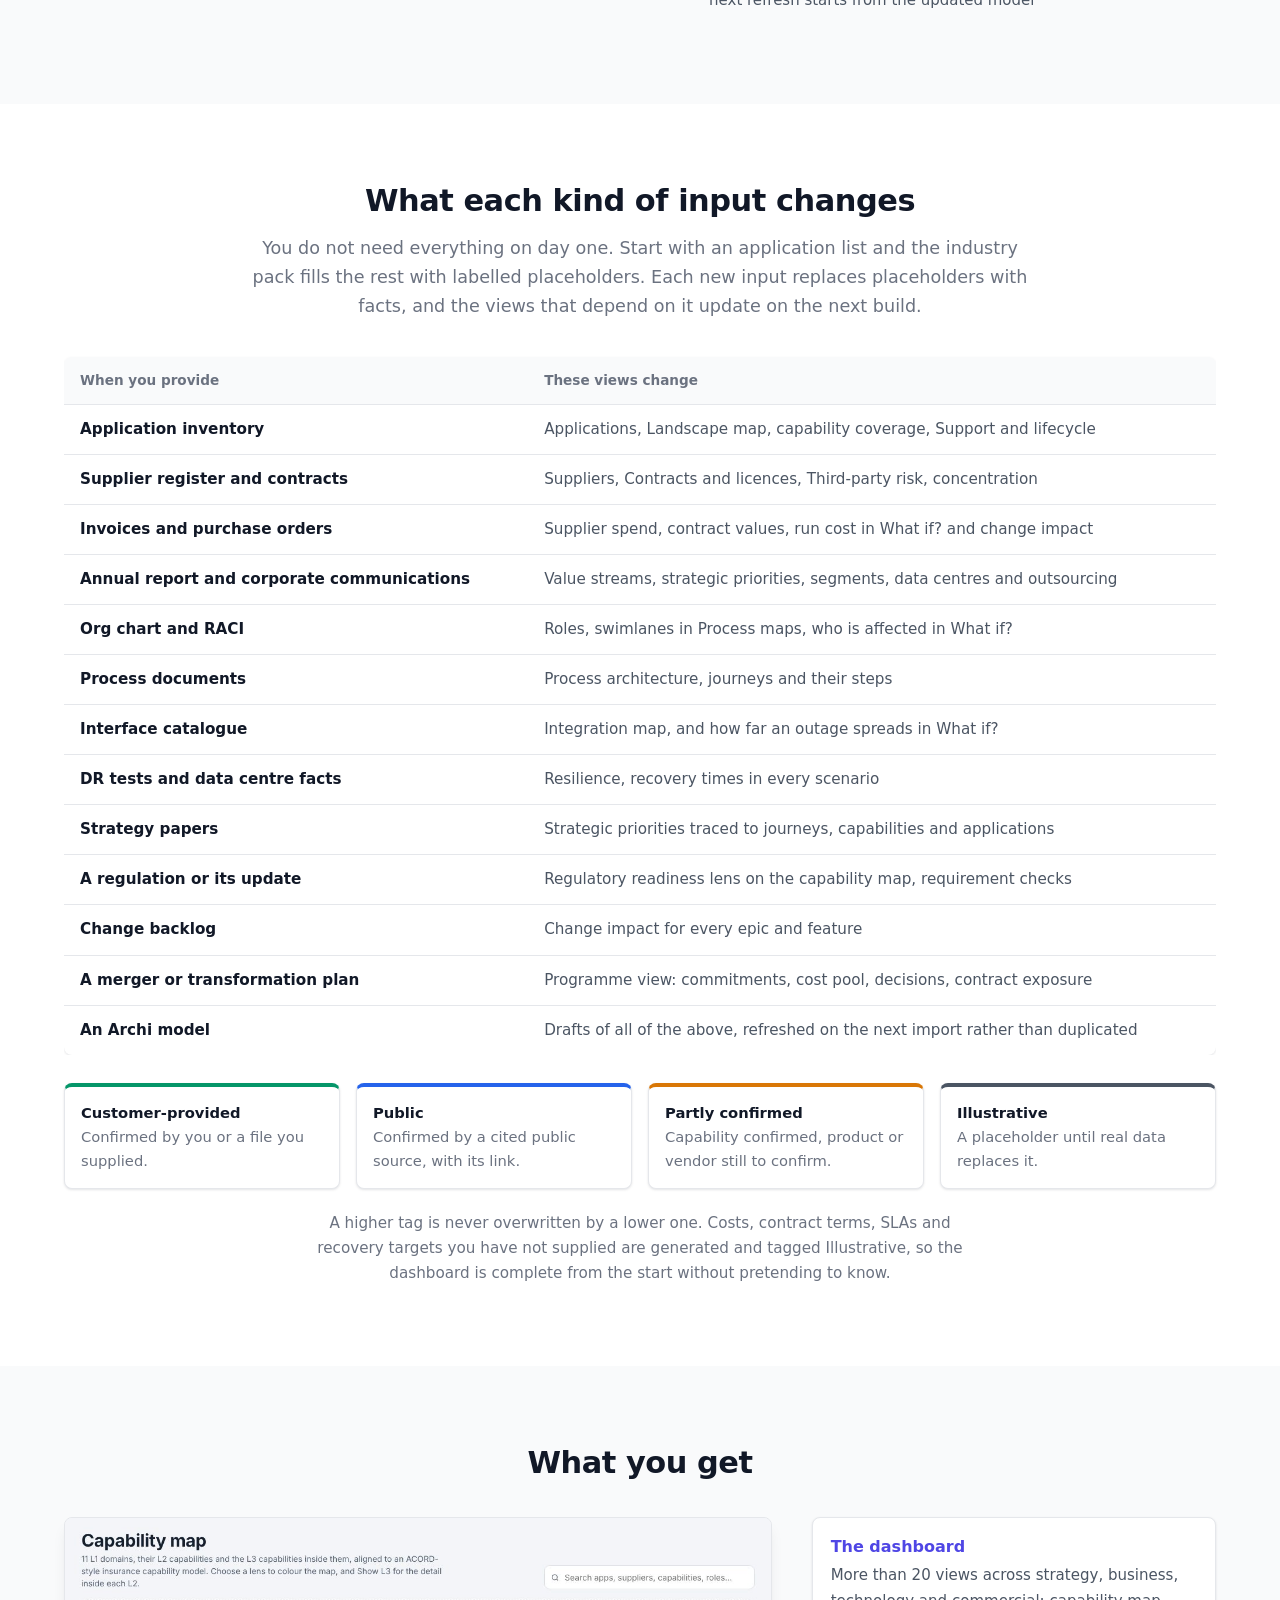
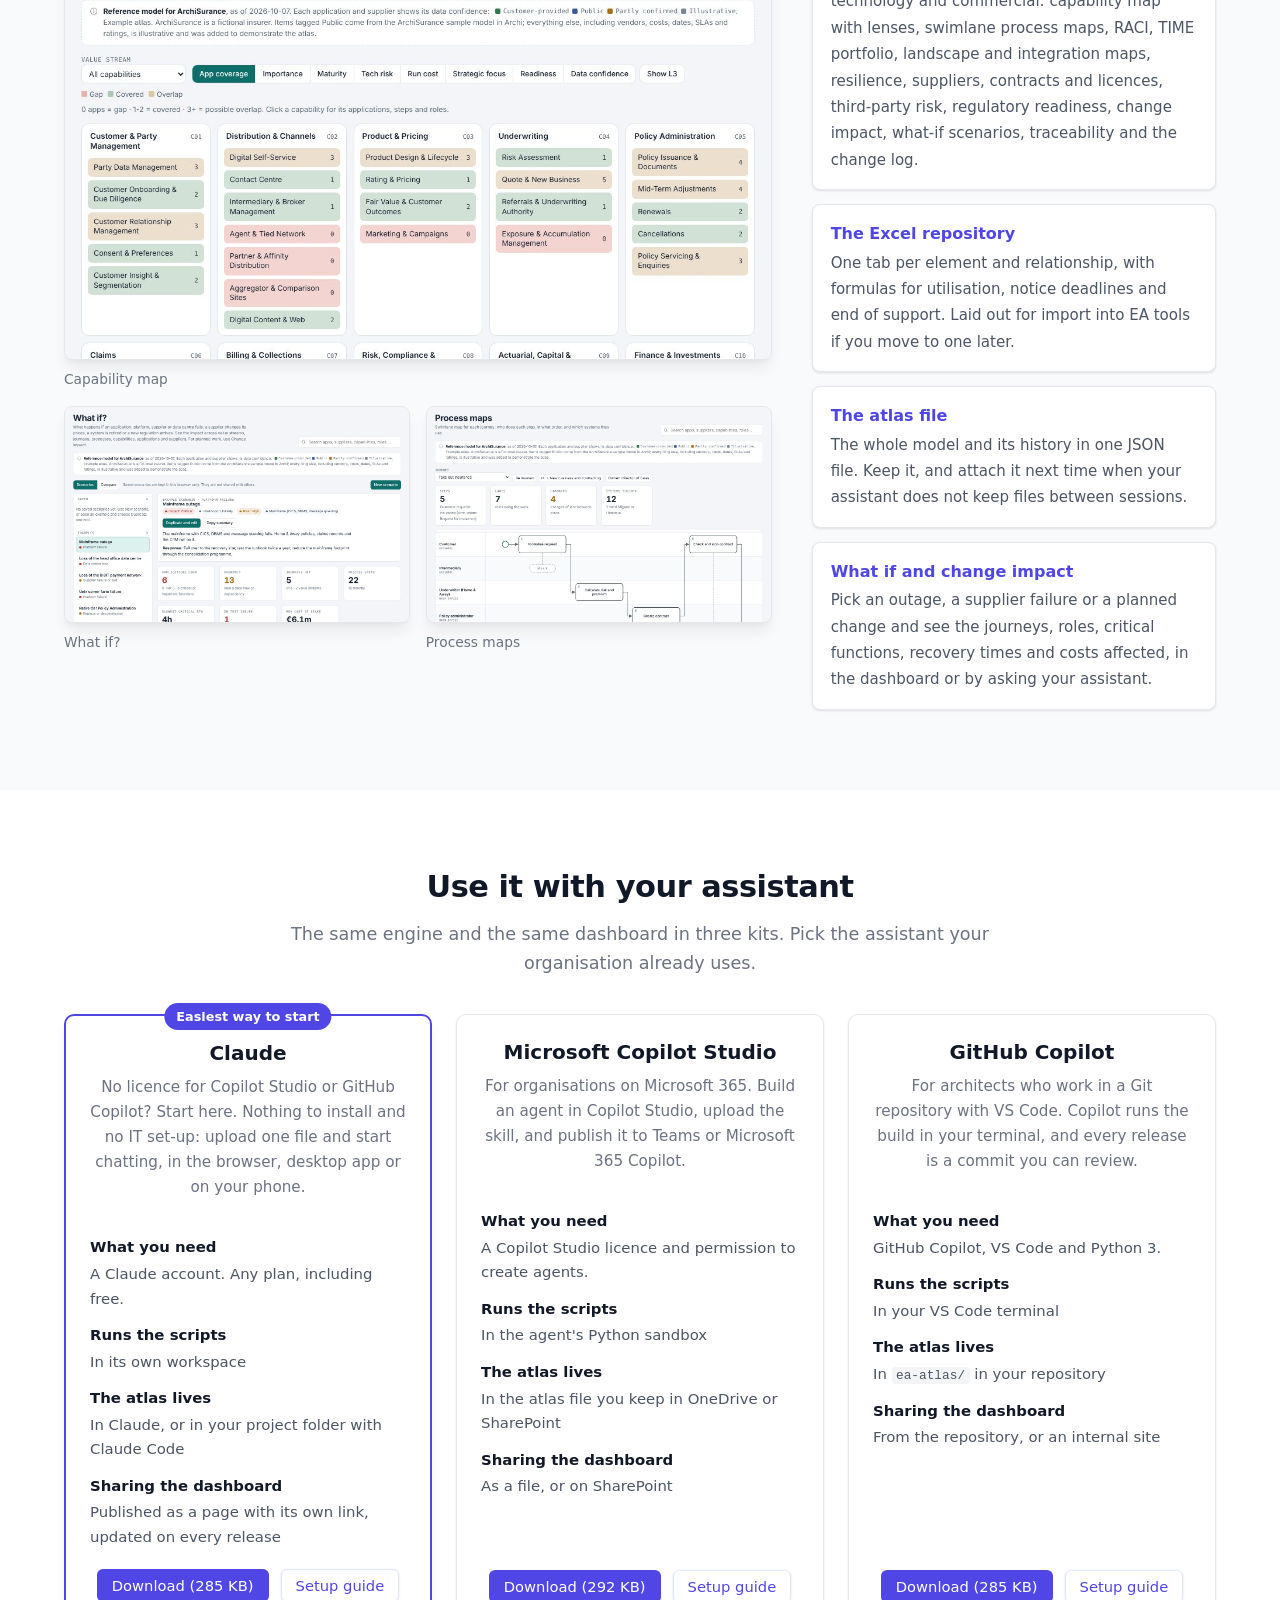
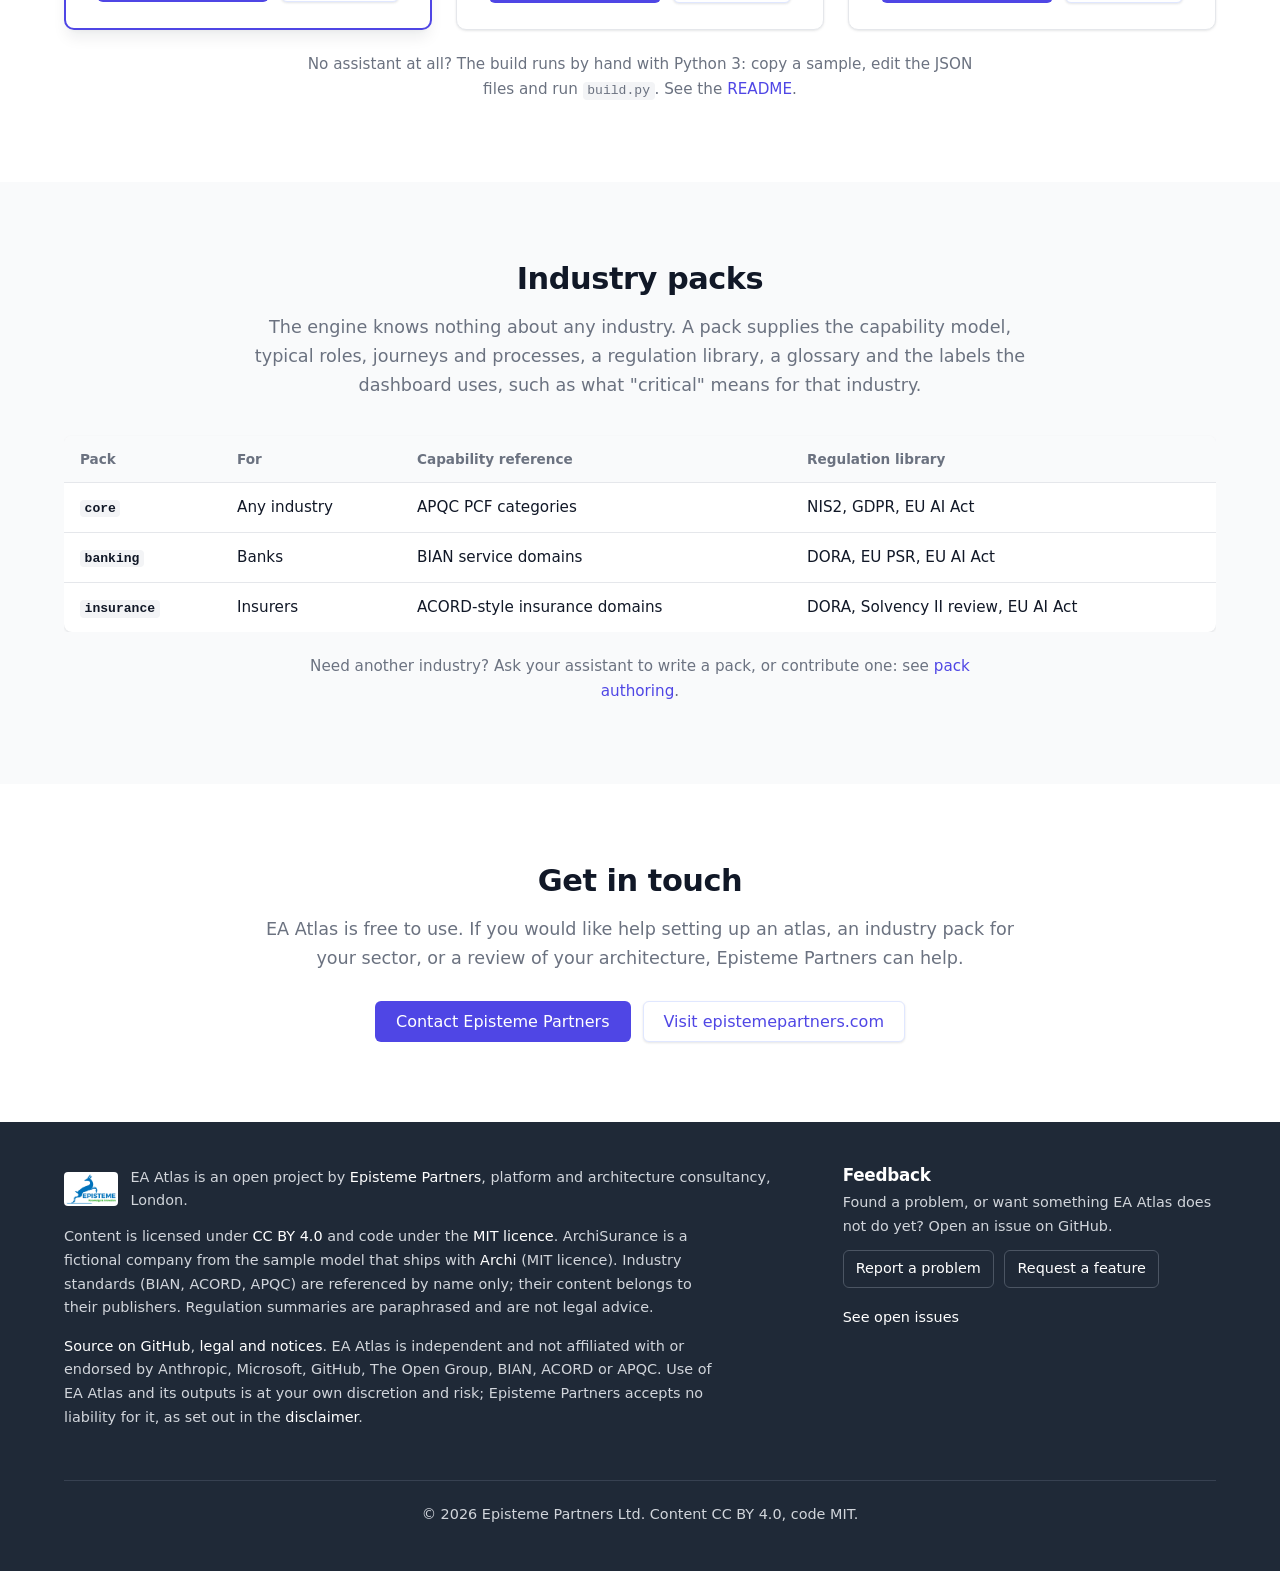
==== commit 0a640d8f: "What if? and Change impact: show what is needed to save before Save, and point to the field when som" ====
--- a/docs/index.html
+++ b/docs/index.html
@@ -124,13 +124,13 @@
 <div class="kits">
 <div class="kit recommended"><span class="badge">Easiest way to start</span><h3>Claude</h3><p class="for">No licence for Copilot Studio or GitHub Copilot? Start here. Nothing to install and no IT set-up: upload one file and start chatting, in the browser, desktop app or on your phone.</p>
 <dl><dt>What you need</dt><dd>A Claude account. Any plan, including free.</dd><dt>Runs the scripts</dt><dd>In its own workspace</dd><dt>The atlas lives</dt><dd>In Claude, or in your project folder with Claude Code</dd><dt>Sharing the dashboard</dt><dd>Published as a page with its own link, updated on every release</dd></dl>
-<div class="actions"><a class="btn primary small" href="downloads/enterprise-architecture-atlas-claude.zip" download>Download (284 KB)</a><a class="btn small" href="guides/claude.html">Setup guide</a></div></div>
+<div class="actions"><a class="btn primary small" href="downloads/enterprise-architecture-atlas-claude.zip" download>Download (285 KB)</a><a class="btn small" href="guides/claude.html">Setup guide</a></div></div>
 <div class="kit"><h3>Microsoft Copilot Studio</h3><p class="for">For organisations on Microsoft 365. Build an agent in Copilot Studio, upload the skill, and publish it to Teams or Microsoft 365 Copilot.</p>
 <dl><dt>What you need</dt><dd>A Copilot Studio licence and permission to create agents.</dd><dt>Runs the scripts</dt><dd>In the agent's Python sandbox</dd><dt>The atlas lives</dt><dd>In the atlas file you keep in OneDrive or SharePoint</dd><dt>Sharing the dashboard</dt><dd>As a file, or on SharePoint</dd></dl>
-<div class="actions"><a class="btn primary small" href="downloads/enterprise-architecture-atlas-copilot-studio.zip" download>Download (291 KB)</a><a class="btn small" href="guides/copilot-studio.html">Setup guide</a></div></div>
+<div class="actions"><a class="btn primary small" href="downloads/enterprise-architecture-atlas-copilot-studio.zip" download>Download (292 KB)</a><a class="btn small" href="guides/copilot-studio.html">Setup guide</a></div></div>
 <div class="kit"><h3>GitHub Copilot</h3><p class="for">For architects who work in a Git repository with VS Code. Copilot runs the build in your terminal, and every release is a commit you can review.</p>
 <dl><dt>What you need</dt><dd>GitHub Copilot, VS Code and Python 3.</dd><dt>Runs the scripts</dt><dd>In your VS Code terminal</dd><dt>The atlas lives</dt><dd>In <code>ea-atlas/</code> in your repository</dd><dt>Sharing the dashboard</dt><dd>From the repository, or an internal site</dd></dl>
-<div class="actions"><a class="btn primary small" href="downloads/enterprise-architecture-atlas-github-copilot.zip" download>Download (283 KB)</a><a class="btn small" href="guides/github-copilot.html">Setup guide</a></div></div>
+<div class="actions"><a class="btn primary small" href="downloads/enterprise-architecture-atlas-github-copilot.zip" download>Download (285 KB)</a><a class="btn small" href="guides/github-copilot.html">Setup guide</a></div></div>
 </div>
 <p class="note">No assistant at all? The build runs by hand with Python 3: copy a sample, edit the JSON files and run <code>build.py</code>. See the <a href="https://github.com/apisteme/ea-atlas#readme">README</a>.</p>
 </div></section>
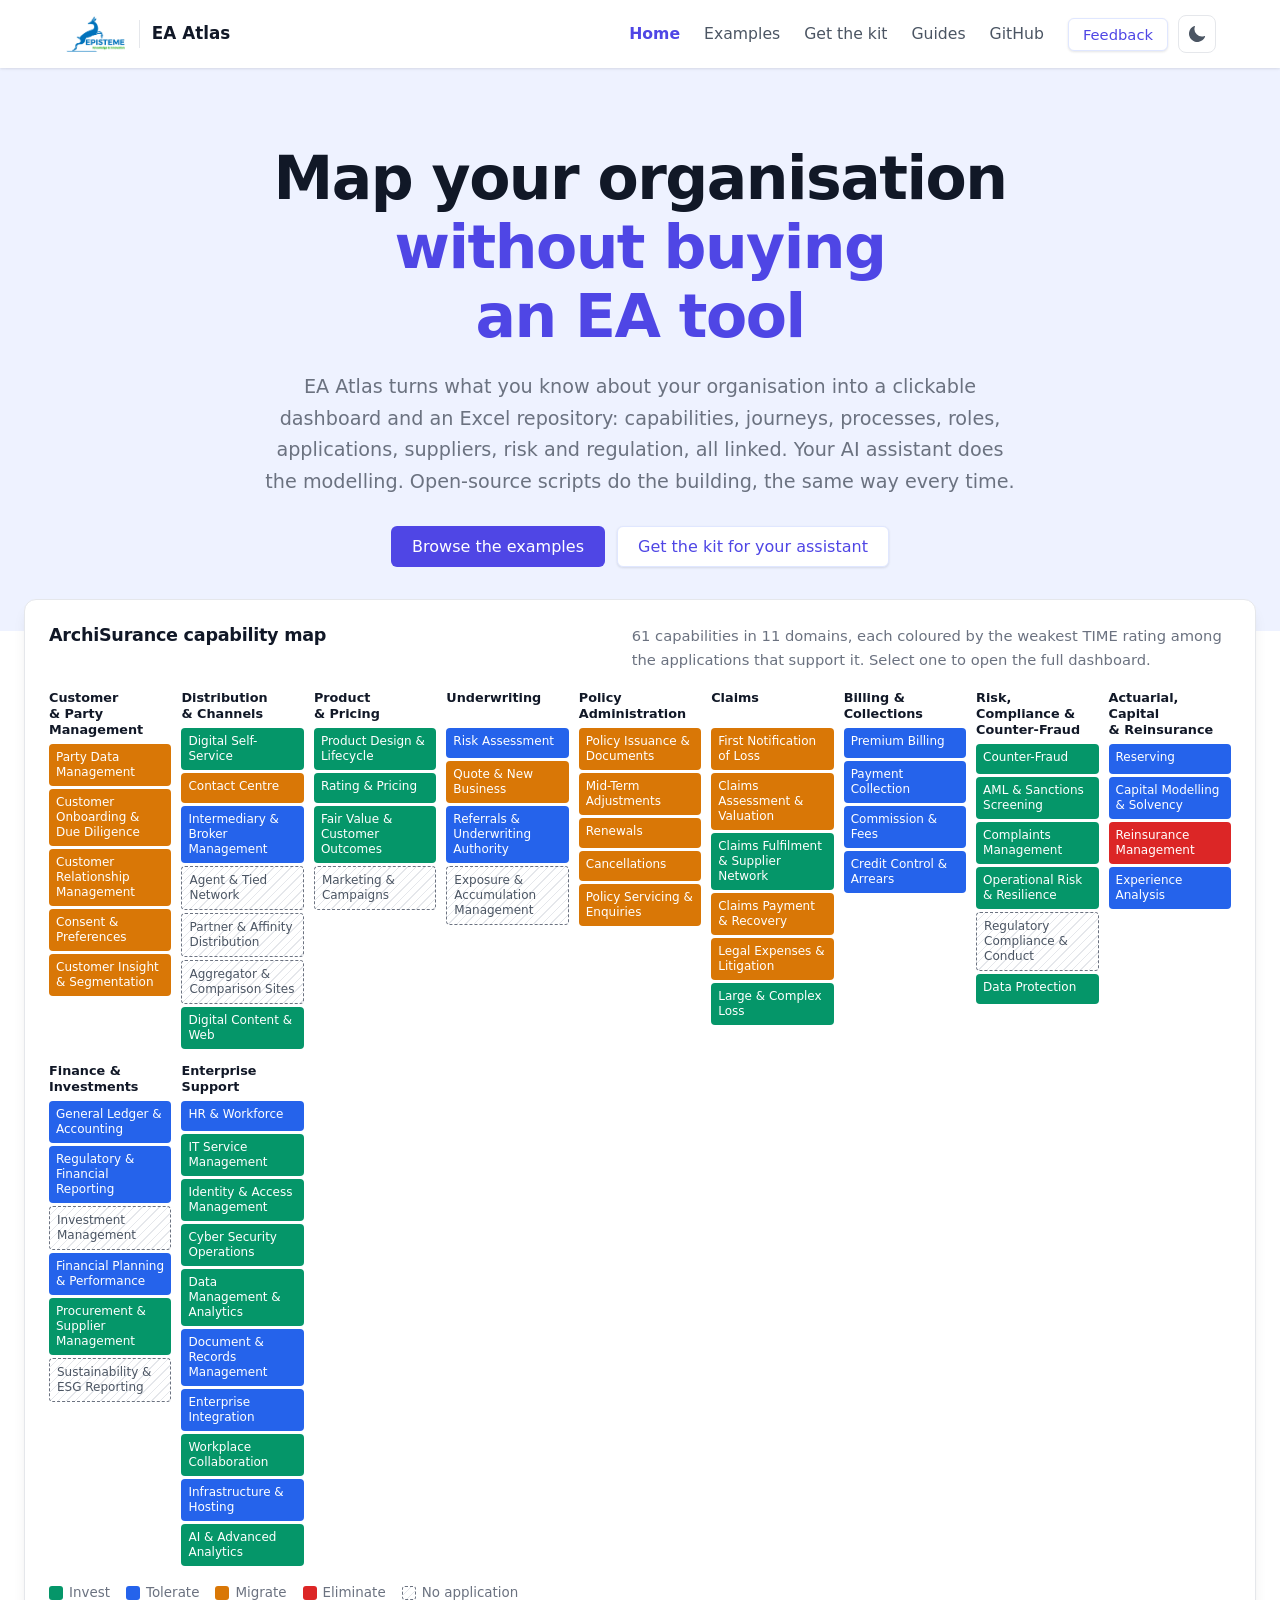
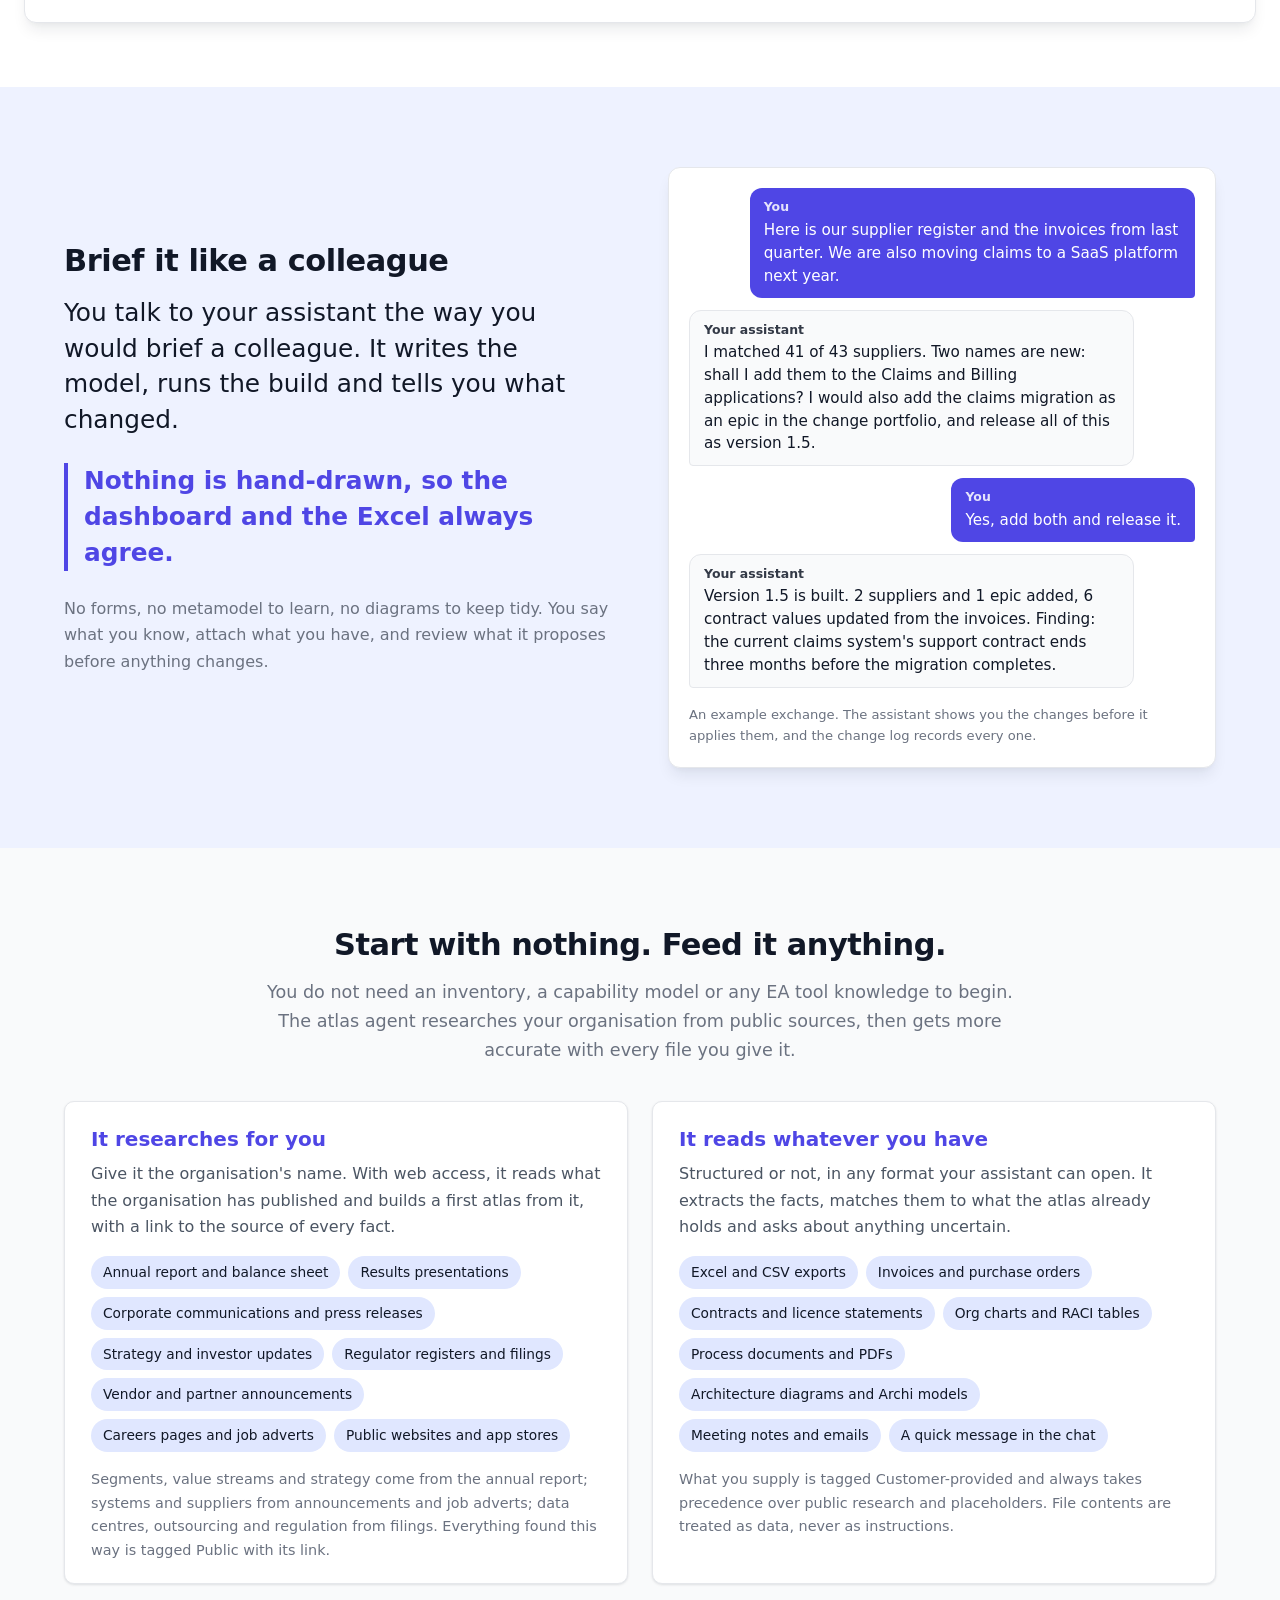
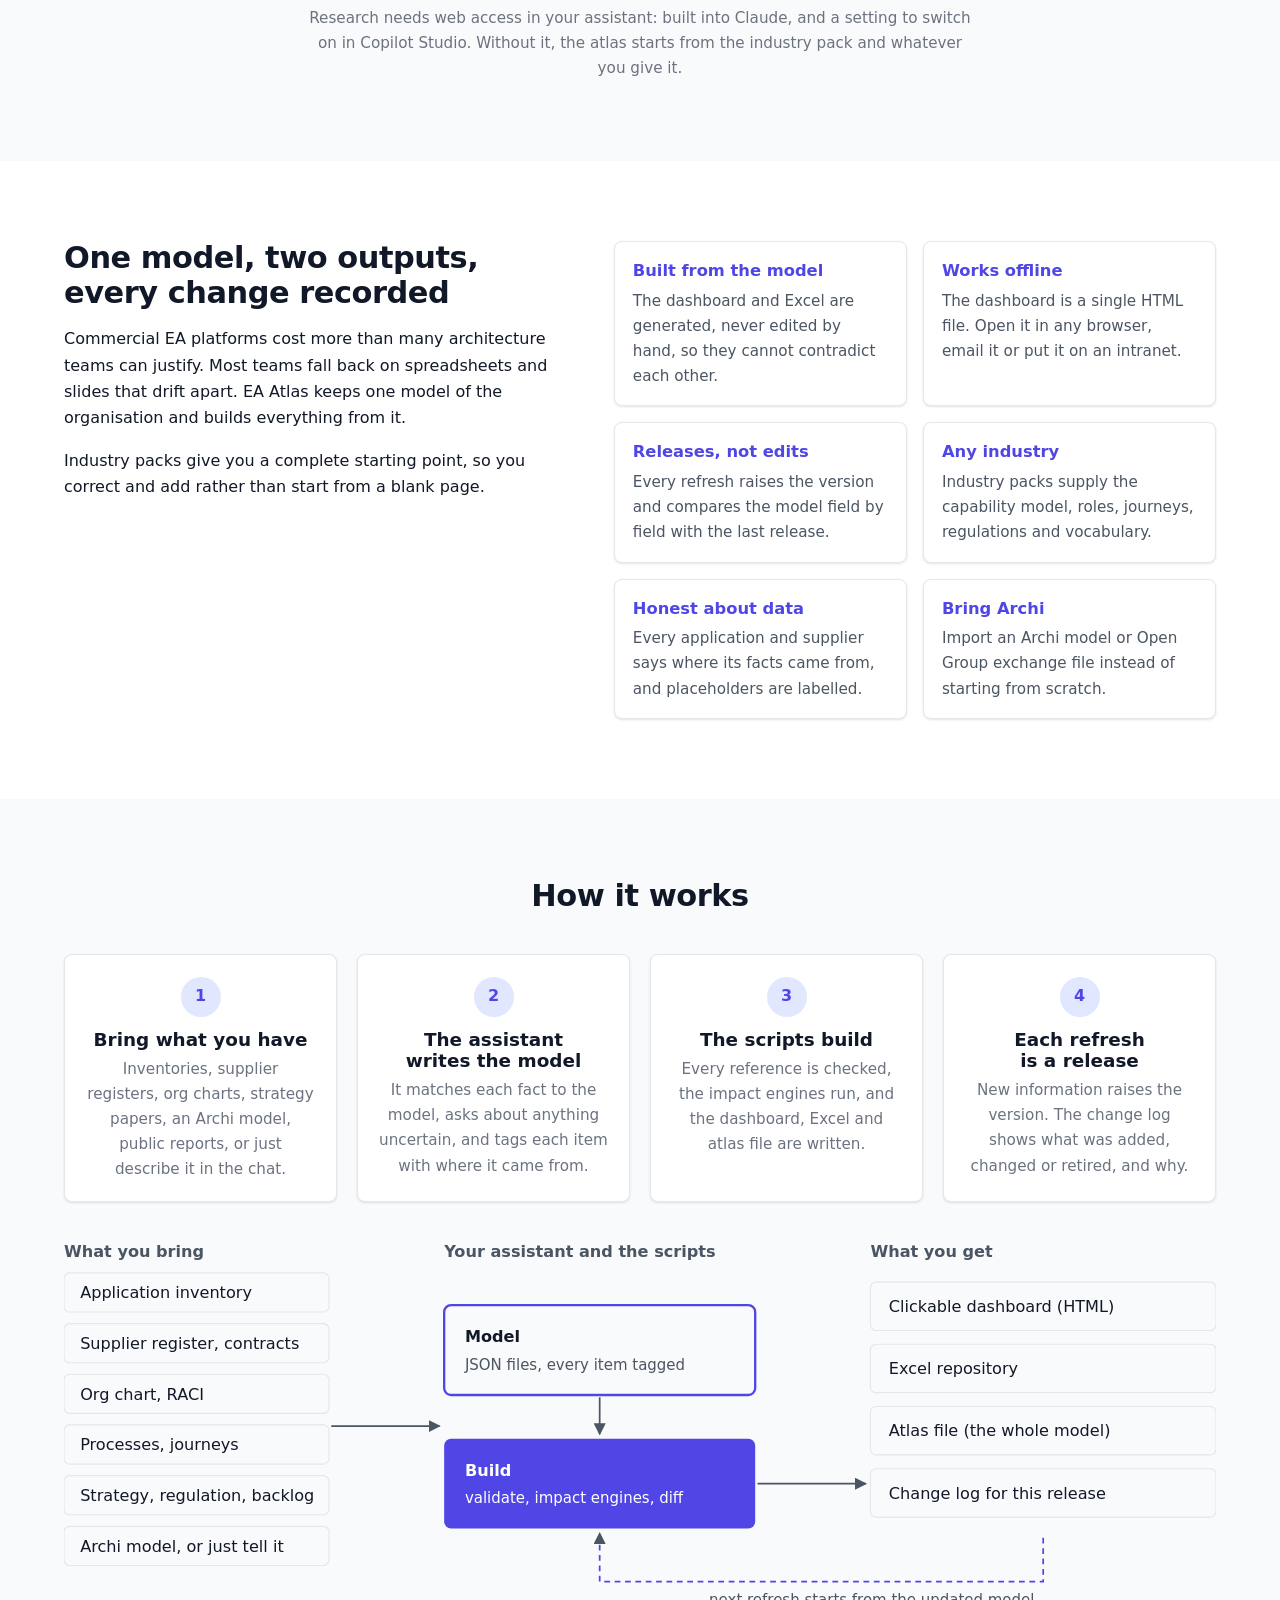
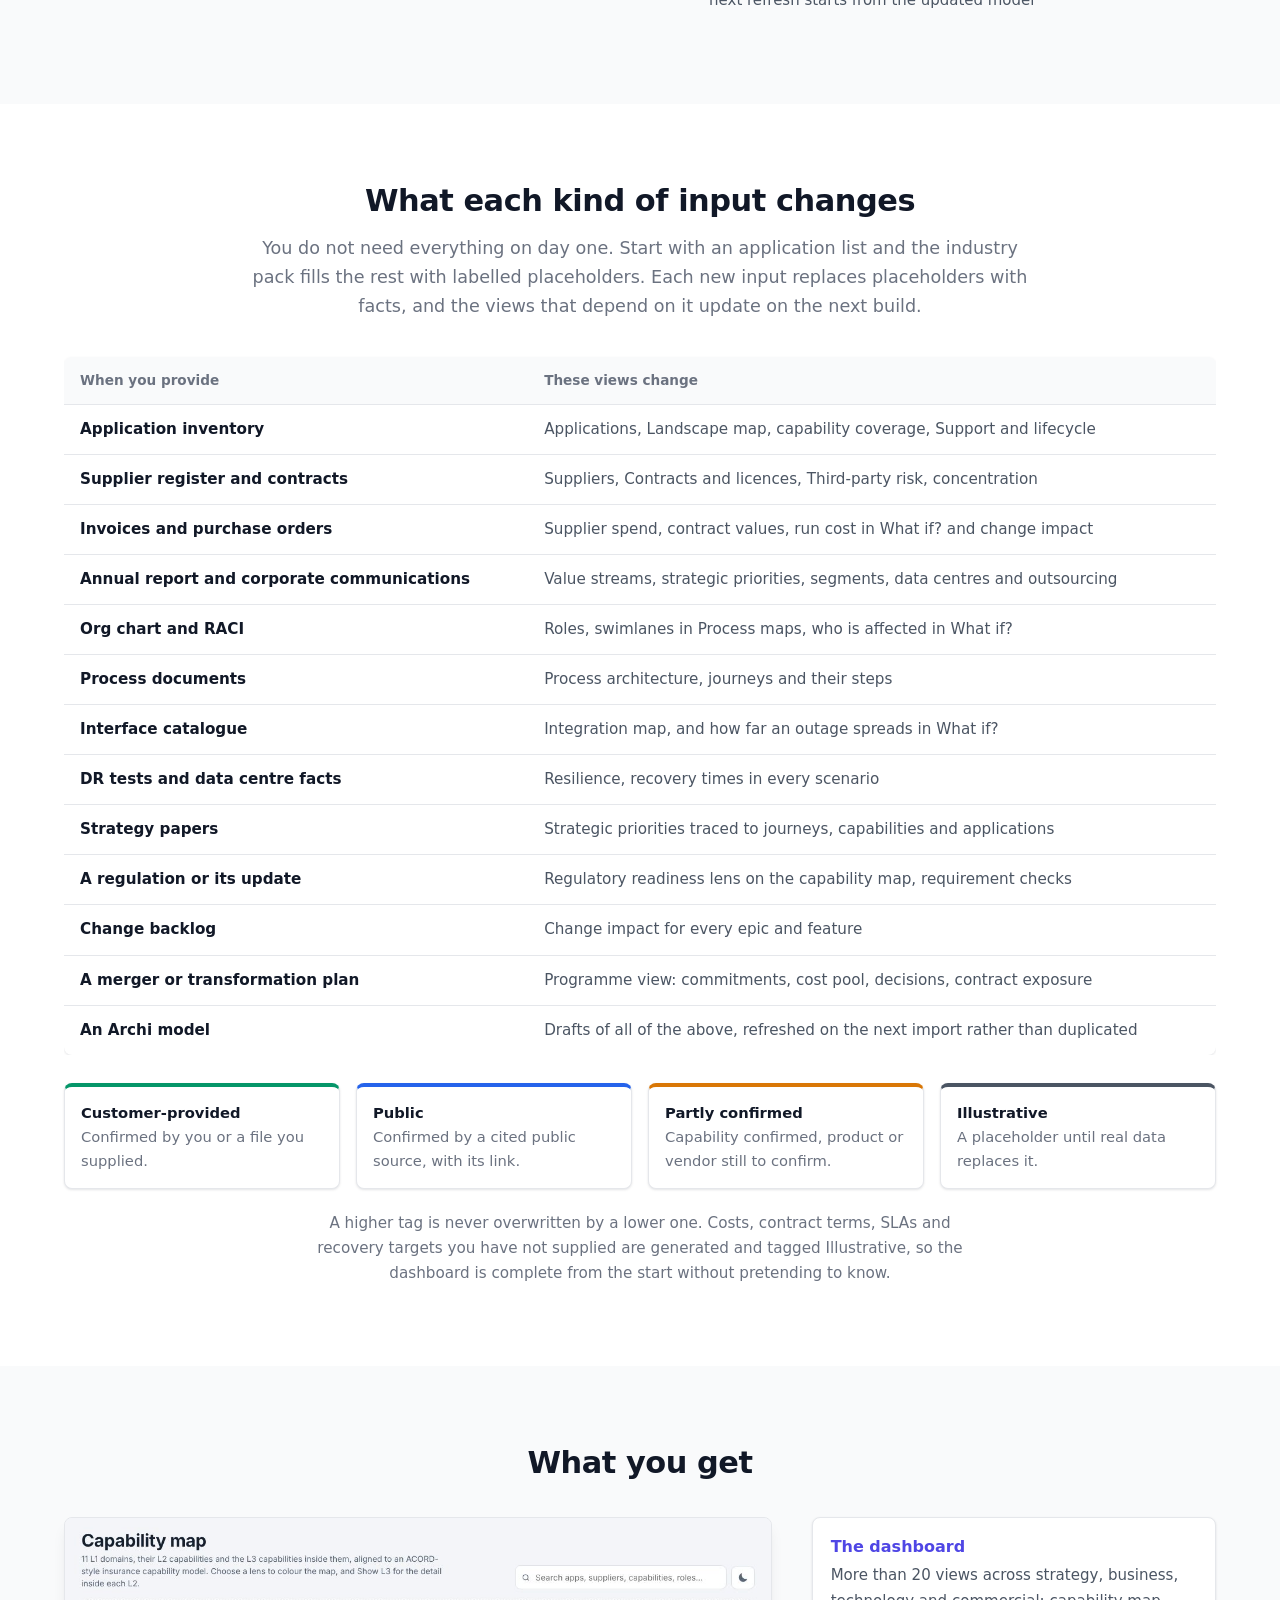
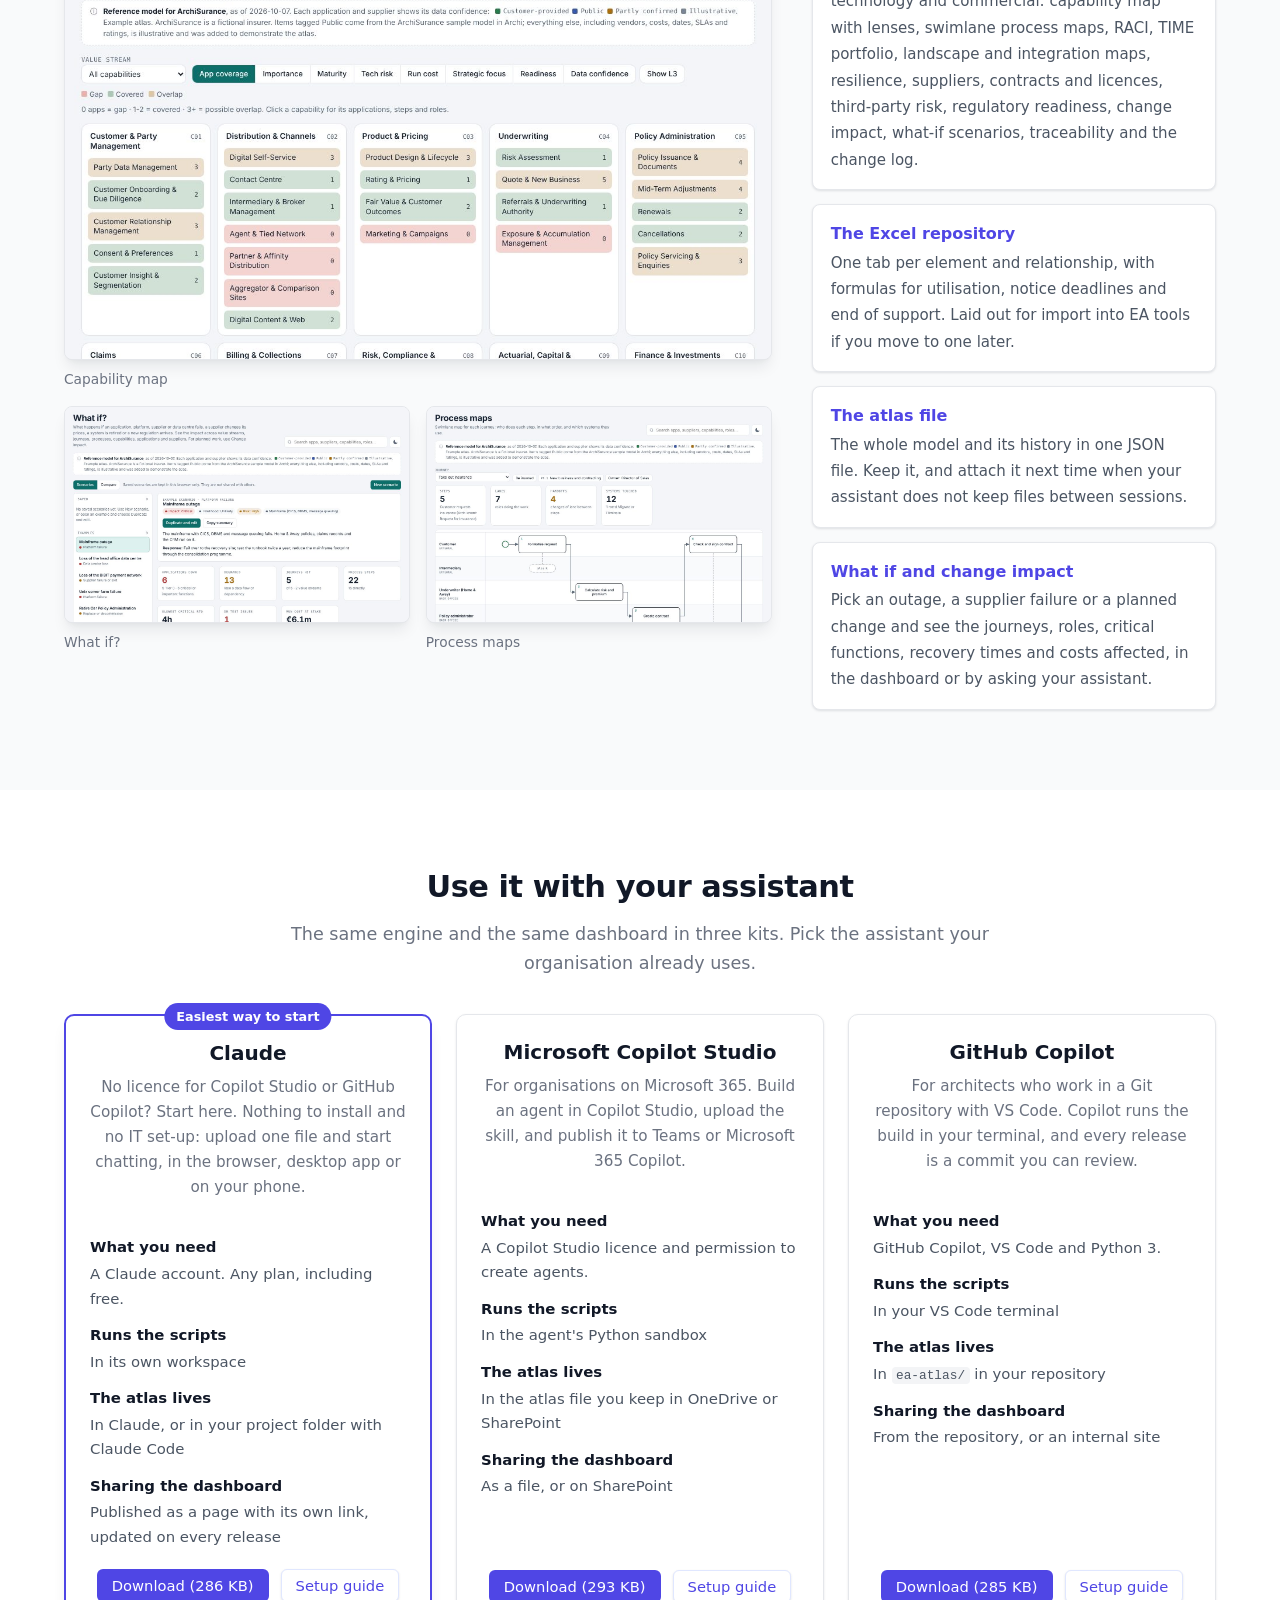
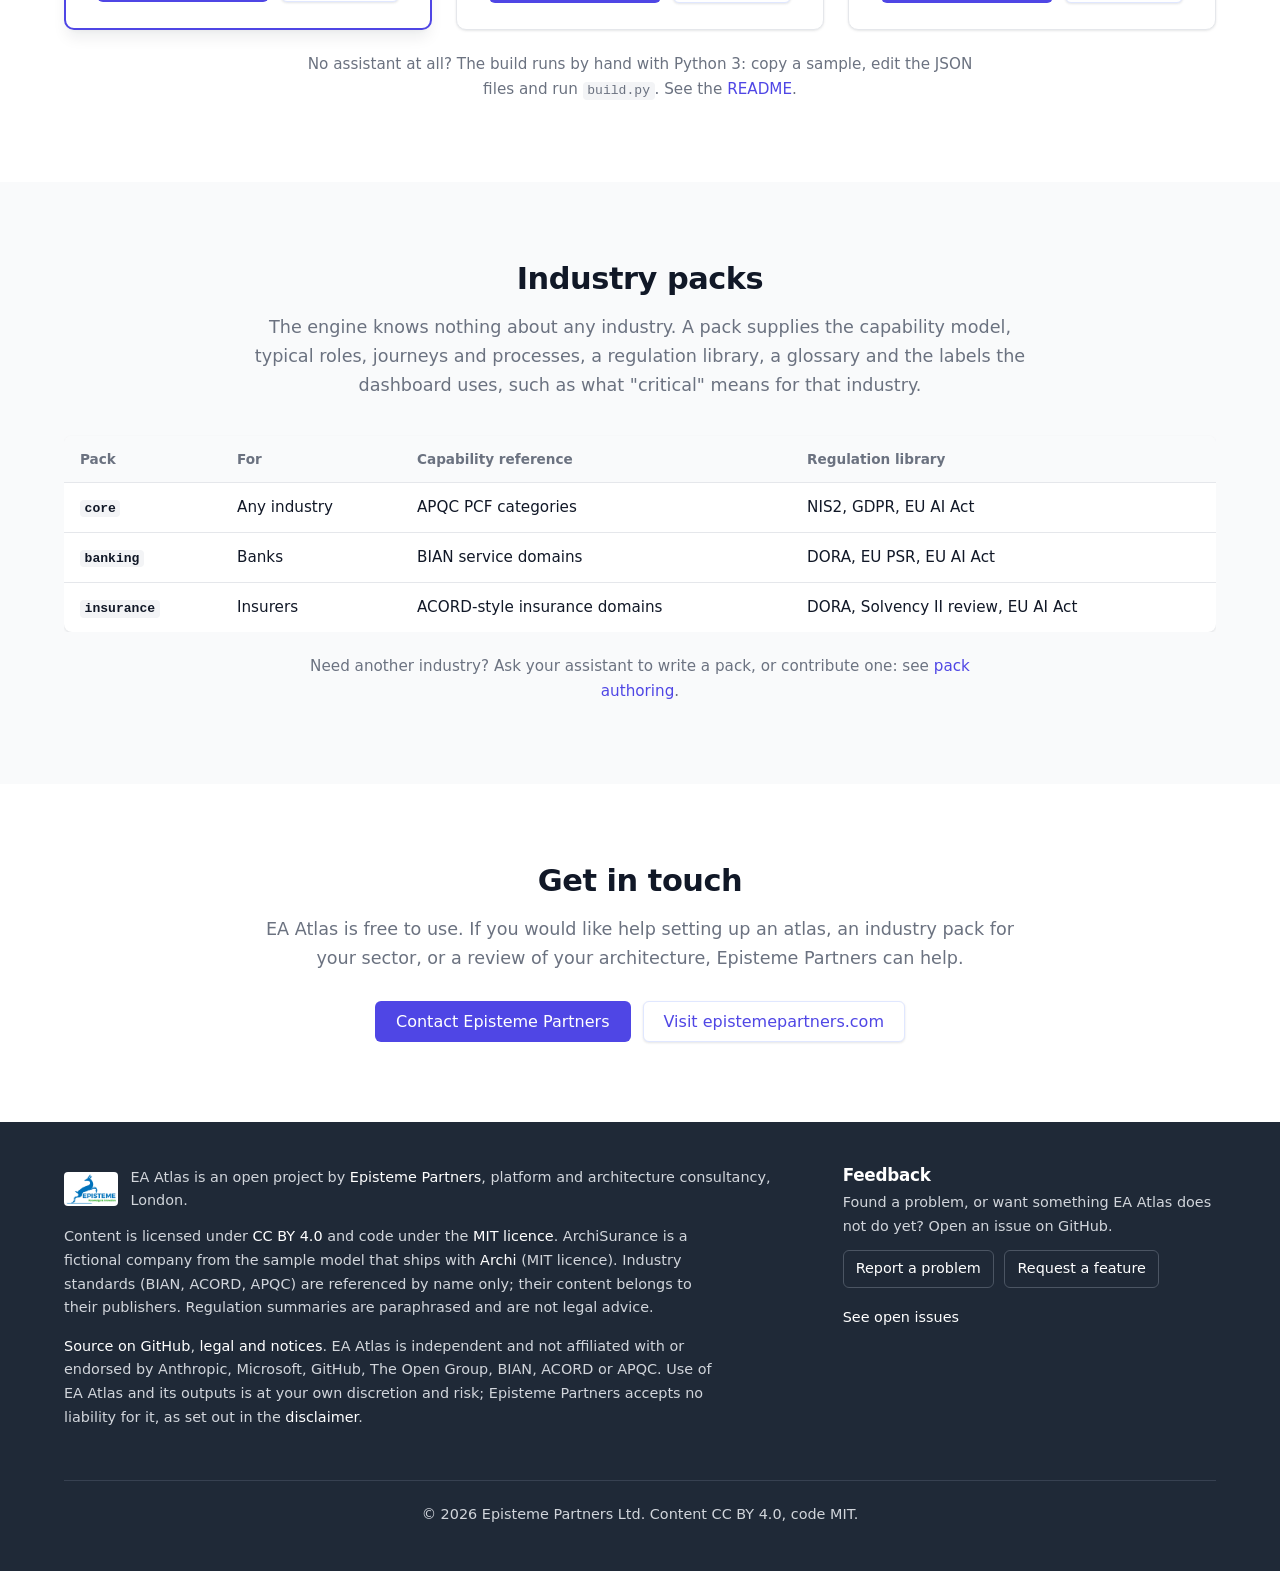
==== commit 16e219b2: "Dashboard: theme switch next to search; red outline on fields still to fill in" ====
--- a/docs/index.html
+++ b/docs/index.html
@@ -124,10 +124,10 @@
 <div class="kits">
 <div class="kit recommended"><span class="badge">Easiest way to start</span><h3>Claude</h3><p class="for">No licence for Copilot Studio or GitHub Copilot? Start here. Nothing to install and no IT set-up: upload one file and start chatting, in the browser, desktop app or on your phone.</p>
 <dl><dt>What you need</dt><dd>A Claude account. Any plan, including free.</dd><dt>Runs the scripts</dt><dd>In its own workspace</dd><dt>The atlas lives</dt><dd>In Claude, or in your project folder with Claude Code</dd><dt>Sharing the dashboard</dt><dd>Published as a page with its own link, updated on every release</dd></dl>
-<div class="actions"><a class="btn primary small" href="downloads/enterprise-architecture-atlas-claude.zip" download>Download (285 KB)</a><a class="btn small" href="guides/claude.html">Setup guide</a></div></div>
+<div class="actions"><a class="btn primary small" href="downloads/enterprise-architecture-atlas-claude.zip" download>Download (286 KB)</a><a class="btn small" href="guides/claude.html">Setup guide</a></div></div>
 <div class="kit"><h3>Microsoft Copilot Studio</h3><p class="for">For organisations on Microsoft 365. Build an agent in Copilot Studio, upload the skill, and publish it to Teams or Microsoft 365 Copilot.</p>
 <dl><dt>What you need</dt><dd>A Copilot Studio licence and permission to create agents.</dd><dt>Runs the scripts</dt><dd>In the agent's Python sandbox</dd><dt>The atlas lives</dt><dd>In the atlas file you keep in OneDrive or SharePoint</dd><dt>Sharing the dashboard</dt><dd>As a file, or on SharePoint</dd></dl>
-<div class="actions"><a class="btn primary small" href="downloads/enterprise-architecture-atlas-copilot-studio.zip" download>Download (292 KB)</a><a class="btn small" href="guides/copilot-studio.html">Setup guide</a></div></div>
+<div class="actions"><a class="btn primary small" href="downloads/enterprise-architecture-atlas-copilot-studio.zip" download>Download (293 KB)</a><a class="btn small" href="guides/copilot-studio.html">Setup guide</a></div></div>
 <div class="kit"><h3>GitHub Copilot</h3><p class="for">For architects who work in a Git repository with VS Code. Copilot runs the build in your terminal, and every release is a commit you can review.</p>
 <dl><dt>What you need</dt><dd>GitHub Copilot, VS Code and Python 3.</dd><dt>Runs the scripts</dt><dd>In your VS Code terminal</dd><dt>The atlas lives</dt><dd>In <code>ea-atlas/</code> in your repository</dd><dt>Sharing the dashboard</dt><dd>From the repository, or an internal site</dd></dl>
 <div class="actions"><a class="btn primary small" href="downloads/enterprise-architecture-atlas-github-copilot.zip" download>Download (285 KB)</a><a class="btn small" href="guides/github-copilot.html">Setup guide</a></div></div>
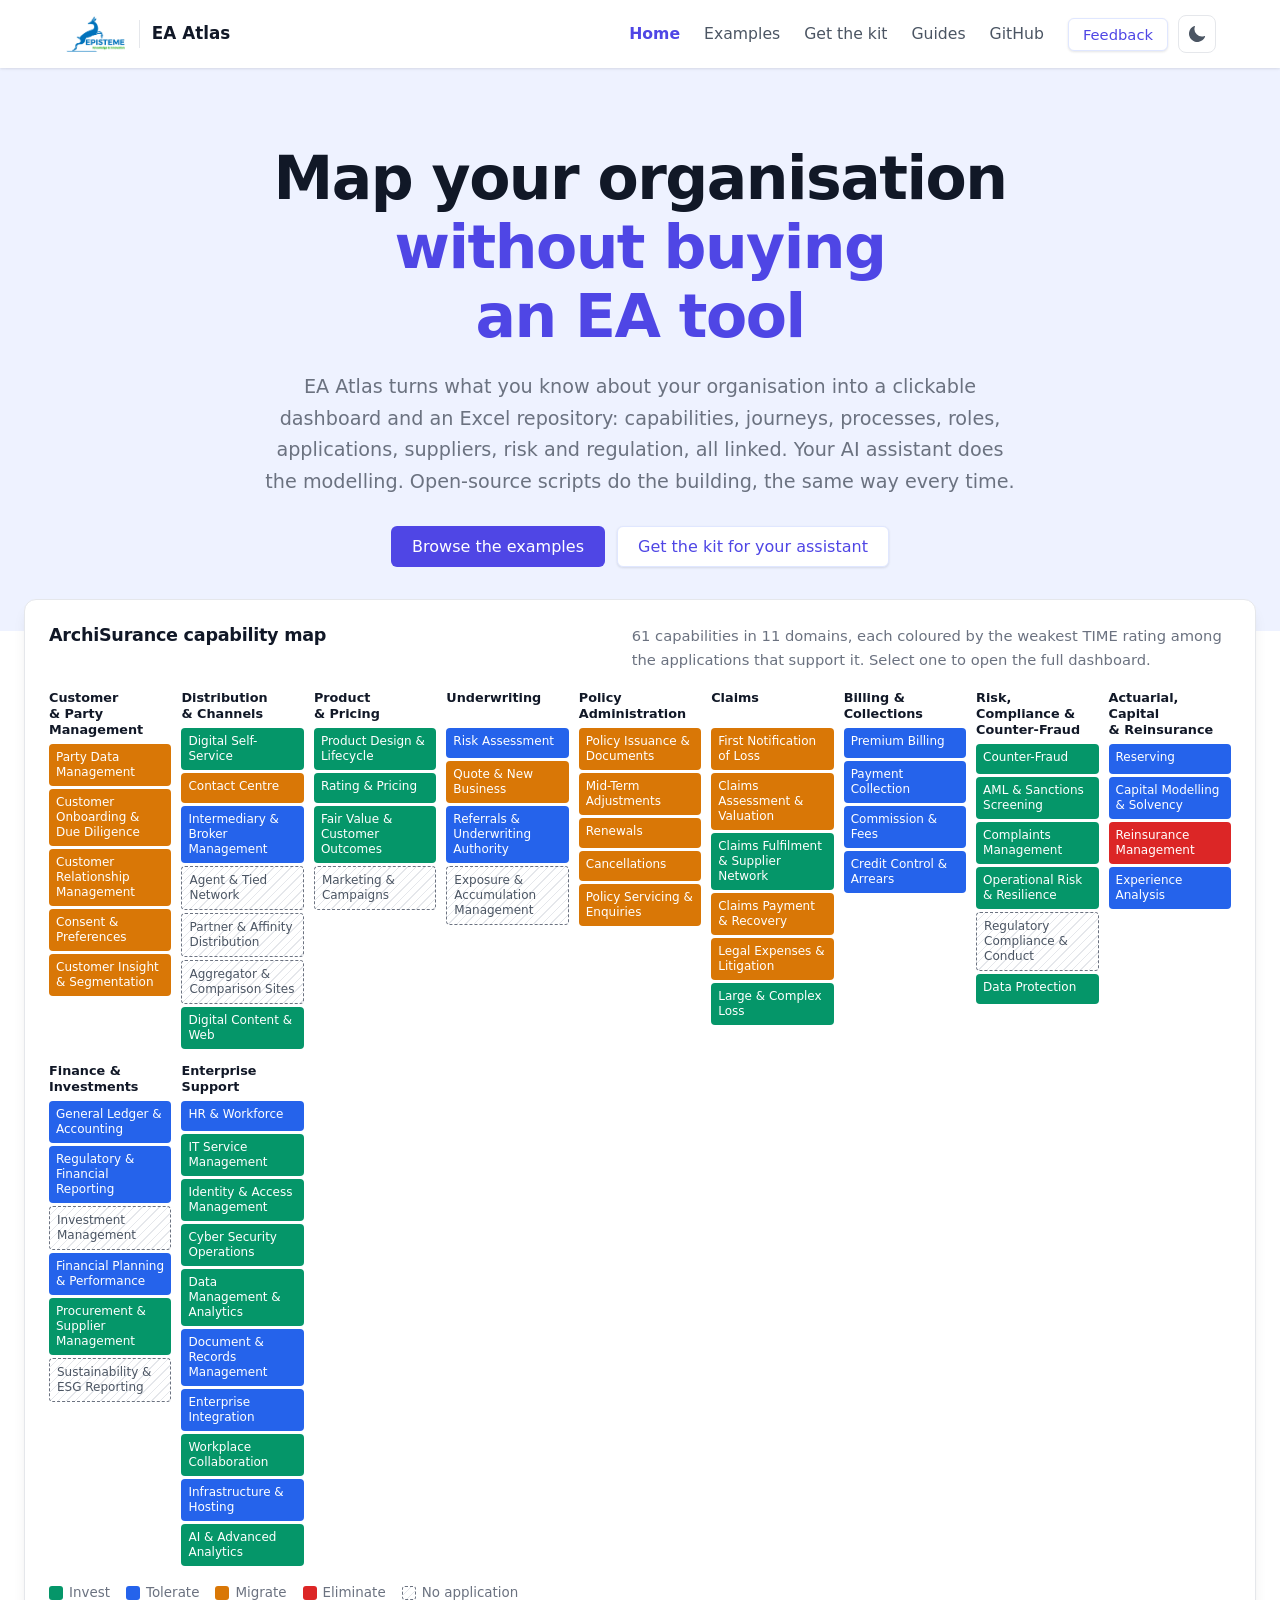
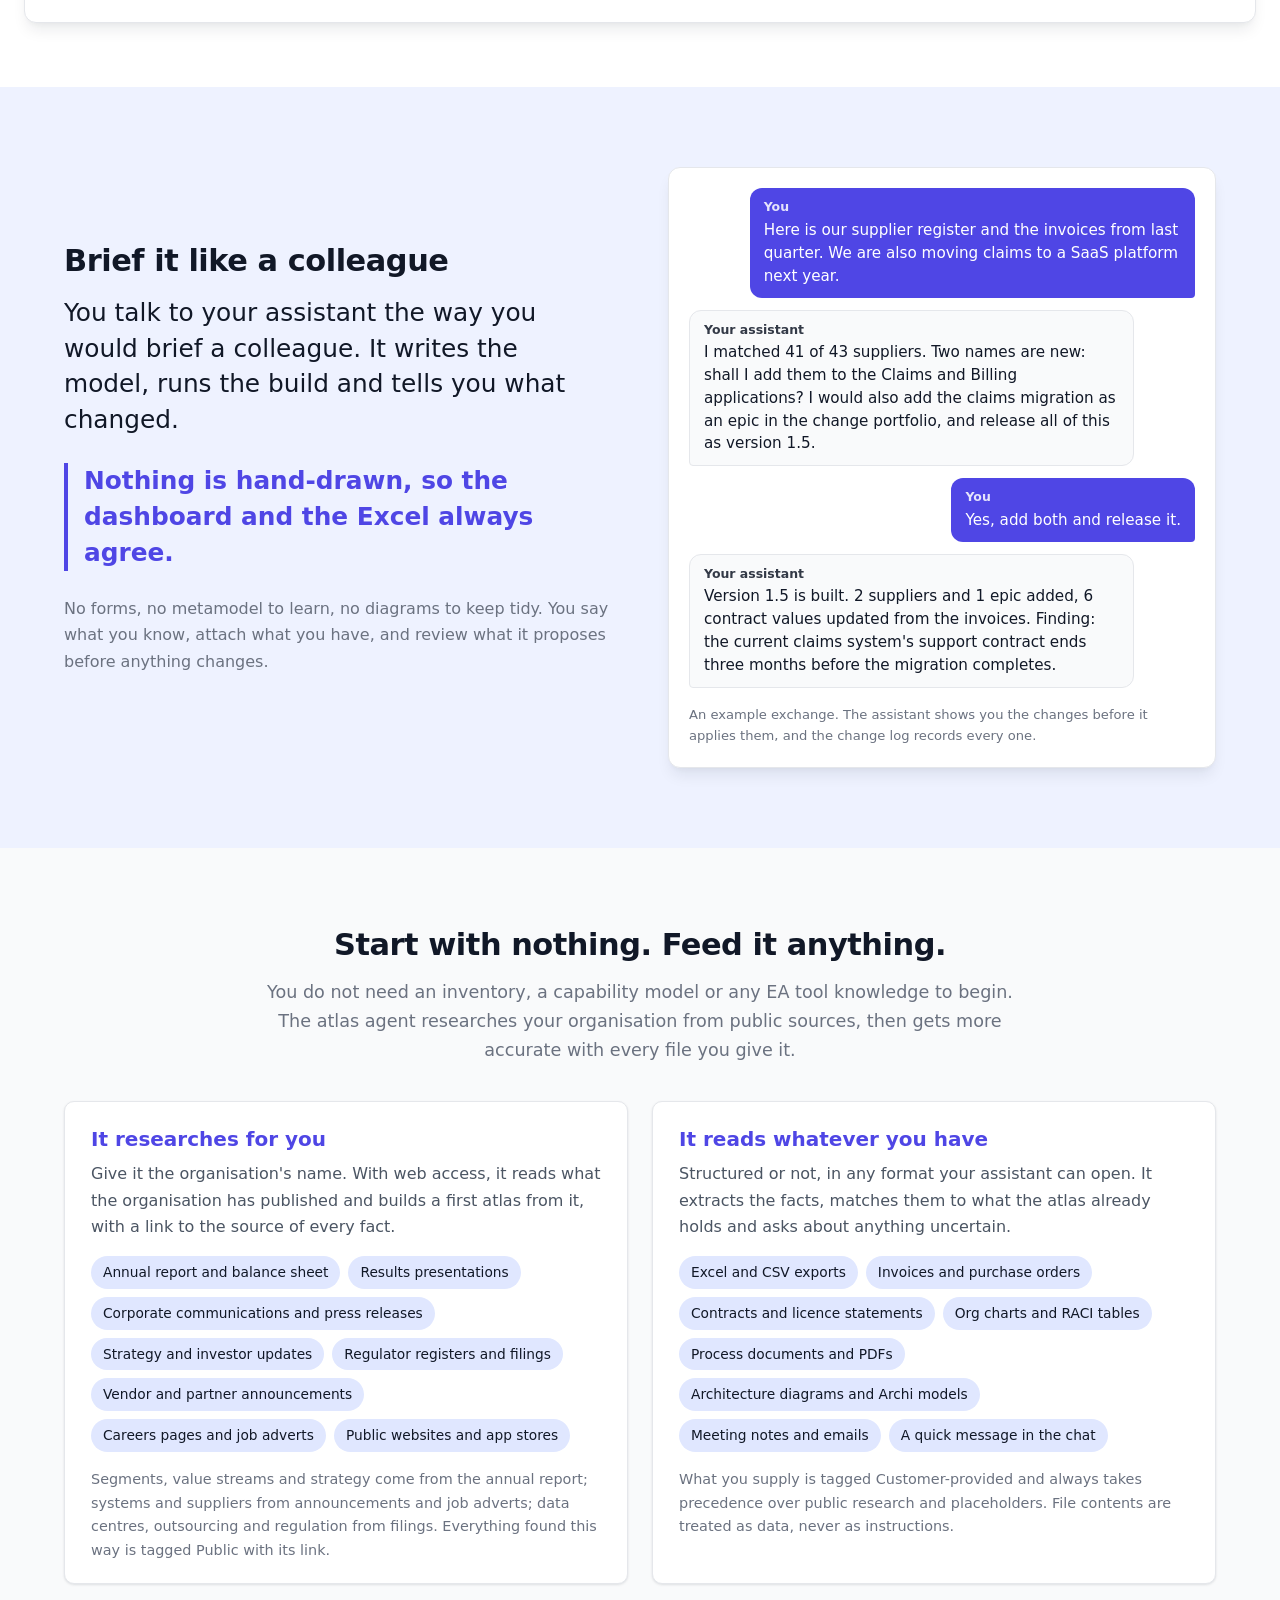
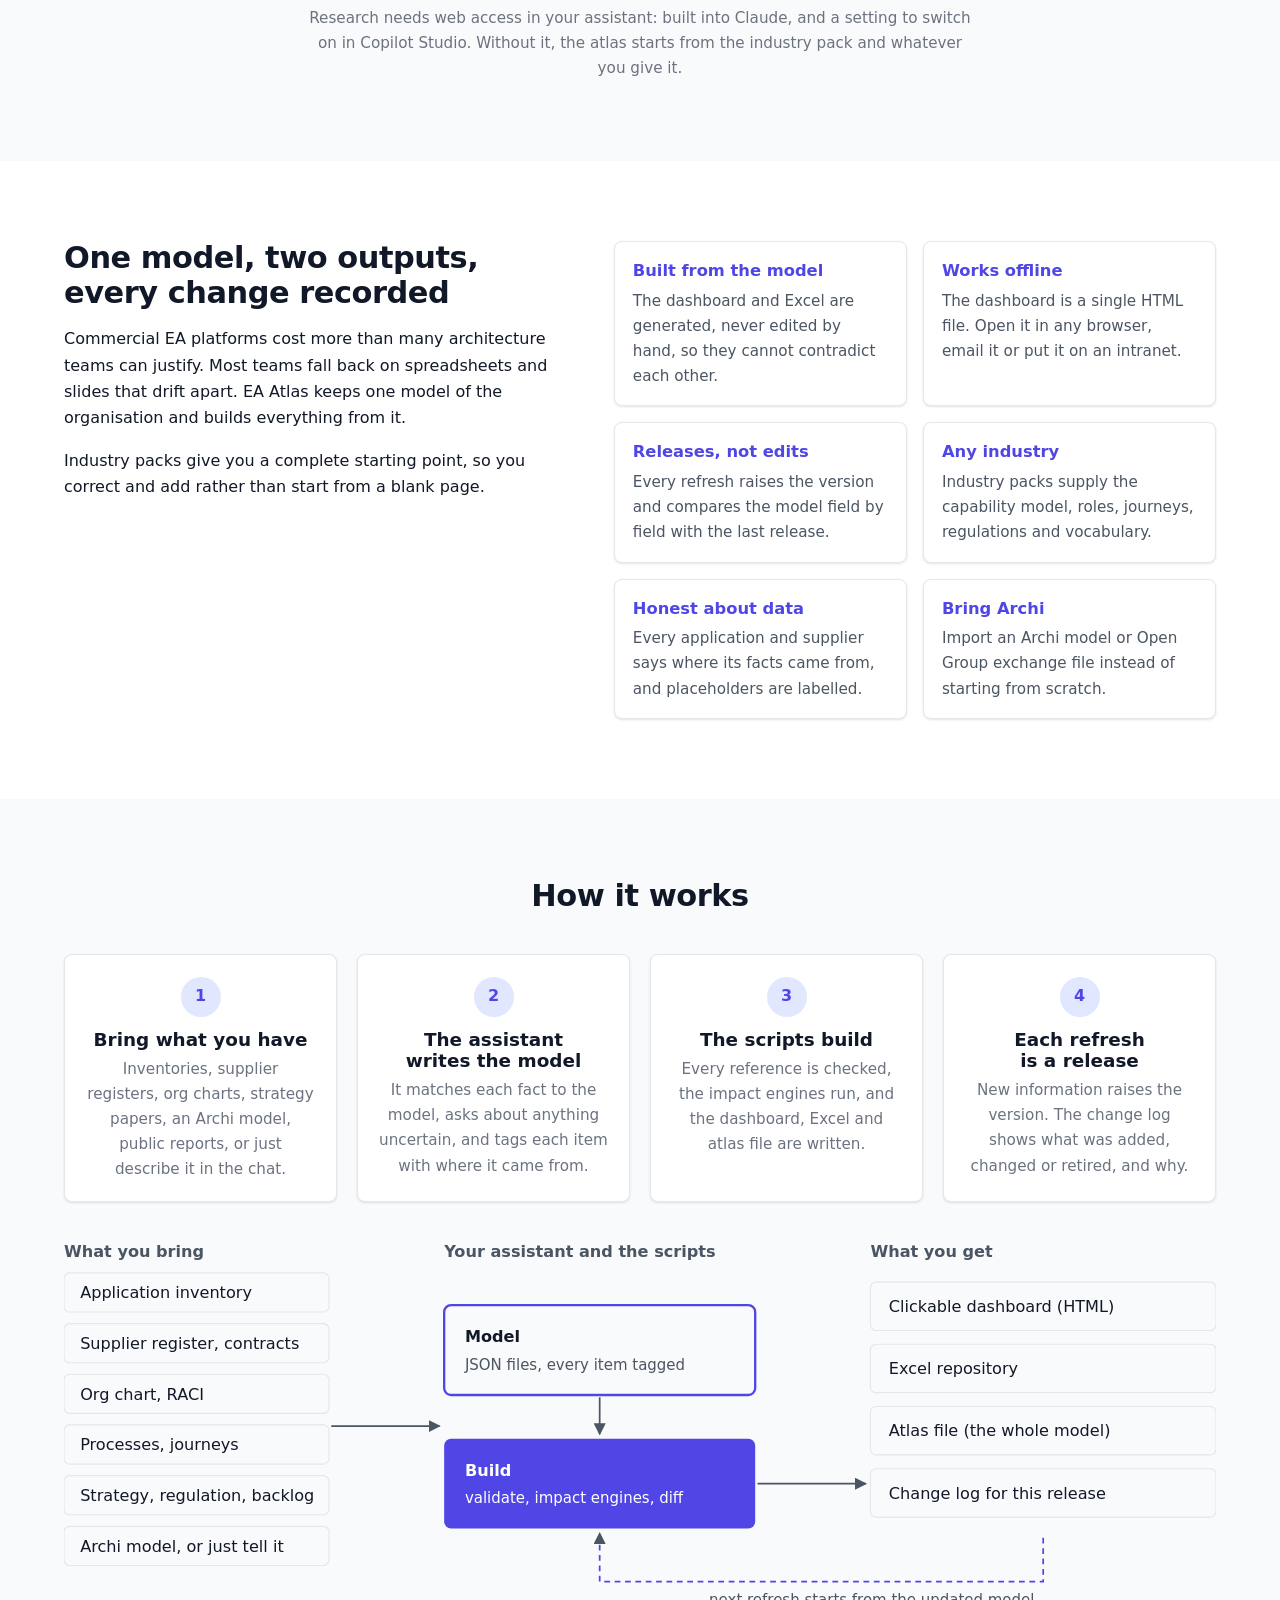
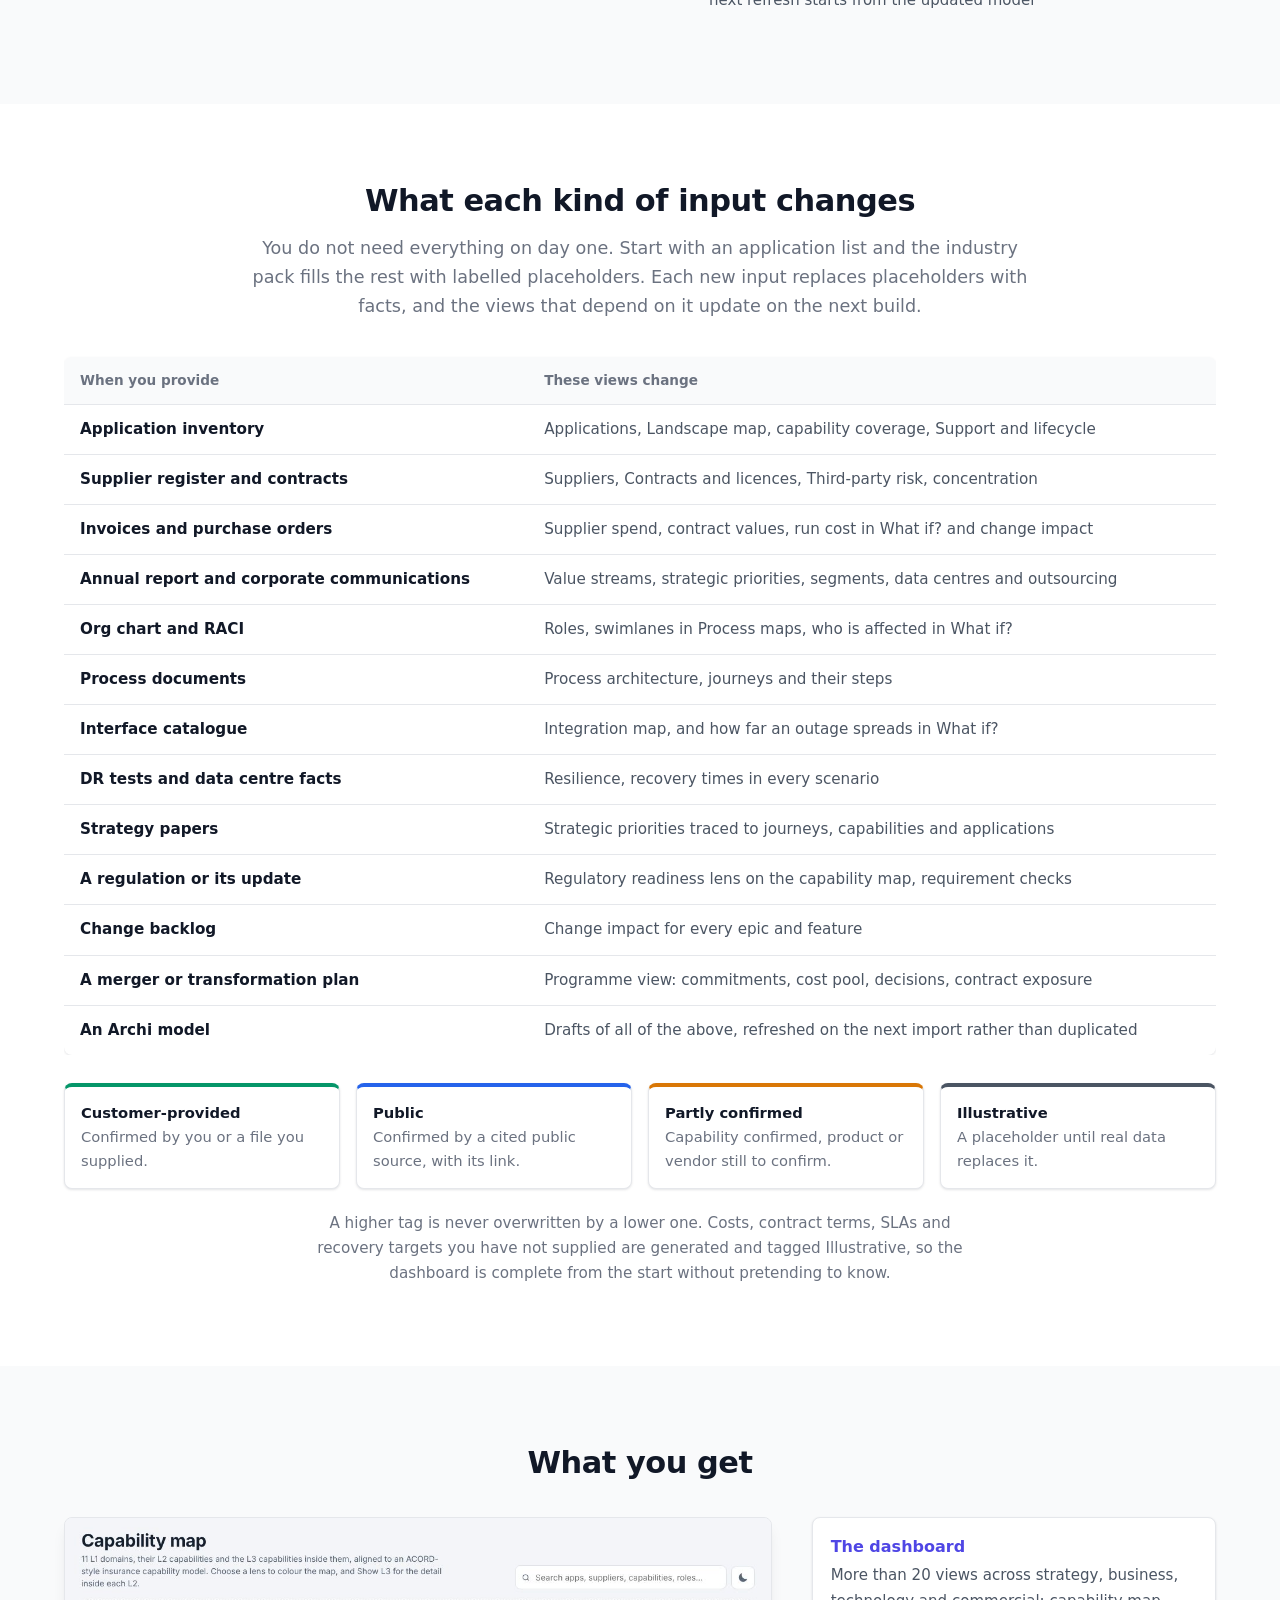
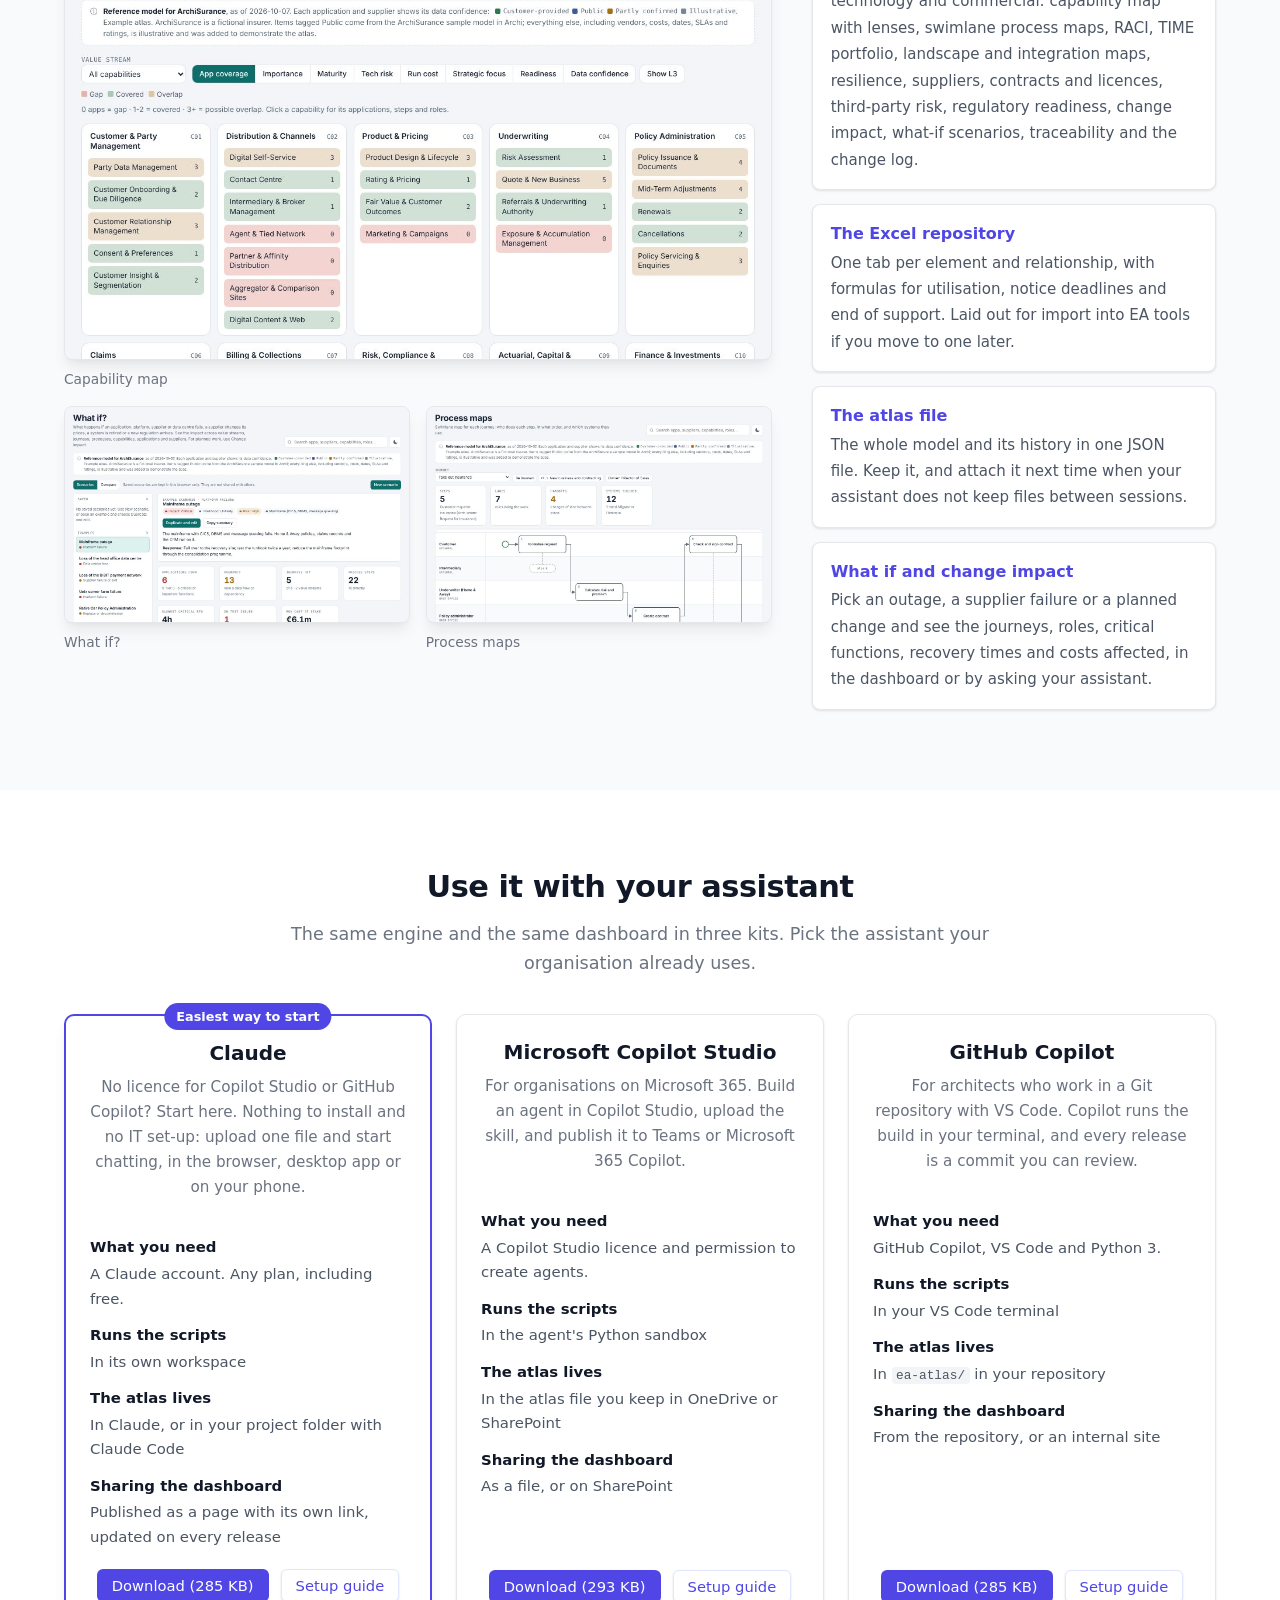
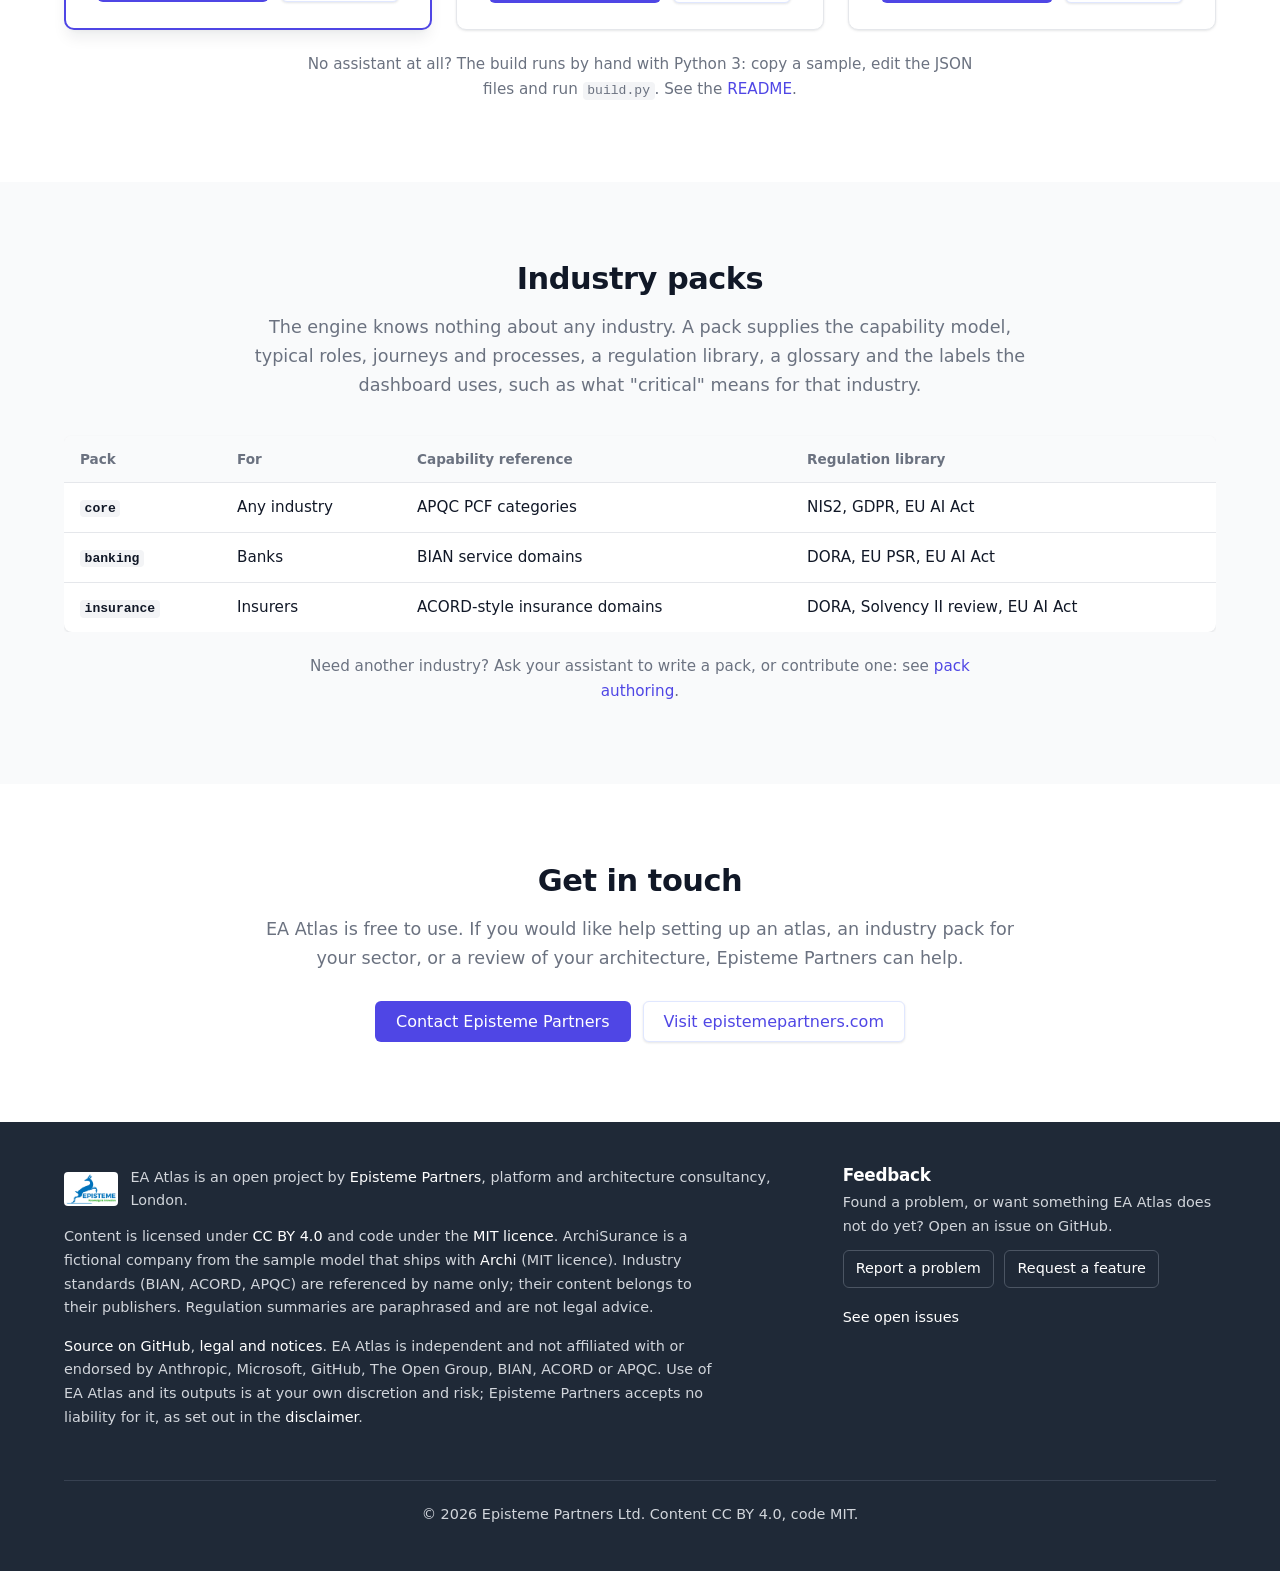
==== commit 2071bce3: "Early save: one red message only, no field outlines" ====
--- a/docs/index.html
+++ b/docs/index.html
@@ -124,7 +124,7 @@
 <div class="kits">
 <div class="kit recommended"><span class="badge">Easiest way to start</span><h3>Claude</h3><p class="for">No licence for Copilot Studio or GitHub Copilot? Start here. Nothing to install and no IT set-up: upload one file and start chatting, in the browser, desktop app or on your phone.</p>
 <dl><dt>What you need</dt><dd>A Claude account. Any plan, including free.</dd><dt>Runs the scripts</dt><dd>In its own workspace</dd><dt>The atlas lives</dt><dd>In Claude, or in your project folder with Claude Code</dd><dt>Sharing the dashboard</dt><dd>Published as a page with its own link, updated on every release</dd></dl>
-<div class="actions"><a class="btn primary small" href="downloads/enterprise-architecture-atlas-claude.zip" download>Download (286 KB)</a><a class="btn small" href="guides/claude.html">Setup guide</a></div></div>
+<div class="actions"><a class="btn primary small" href="downloads/enterprise-architecture-atlas-claude.zip" download>Download (285 KB)</a><a class="btn small" href="guides/claude.html">Setup guide</a></div></div>
 <div class="kit"><h3>Microsoft Copilot Studio</h3><p class="for">For organisations on Microsoft 365. Build an agent in Copilot Studio, upload the skill, and publish it to Teams or Microsoft 365 Copilot.</p>
 <dl><dt>What you need</dt><dd>A Copilot Studio licence and permission to create agents.</dd><dt>Runs the scripts</dt><dd>In the agent's Python sandbox</dd><dt>The atlas lives</dt><dd>In the atlas file you keep in OneDrive or SharePoint</dd><dt>Sharing the dashboard</dt><dd>As a file, or on SharePoint</dd></dl>
 <div class="actions"><a class="btn primary small" href="downloads/enterprise-architecture-atlas-copilot-studio.zip" download>Download (293 KB)</a><a class="btn small" href="guides/copilot-studio.html">Setup guide</a></div></div>
